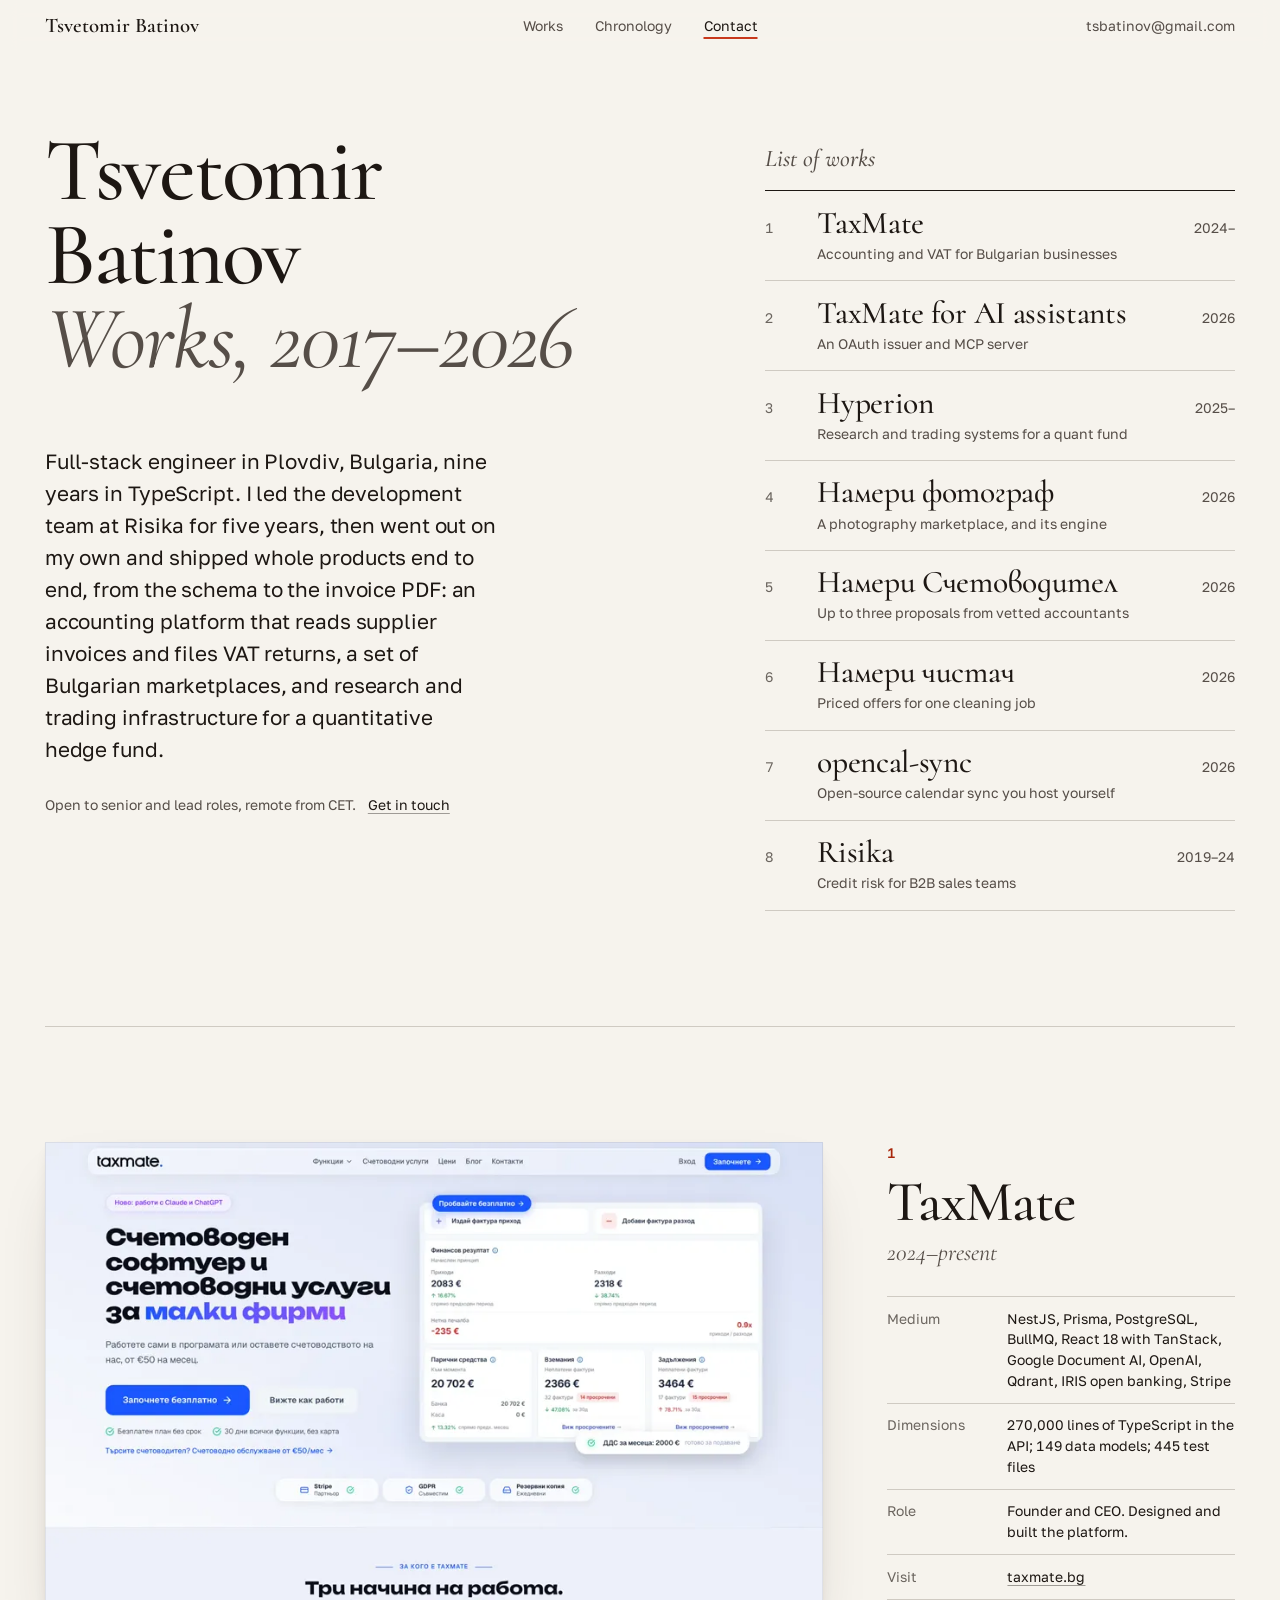
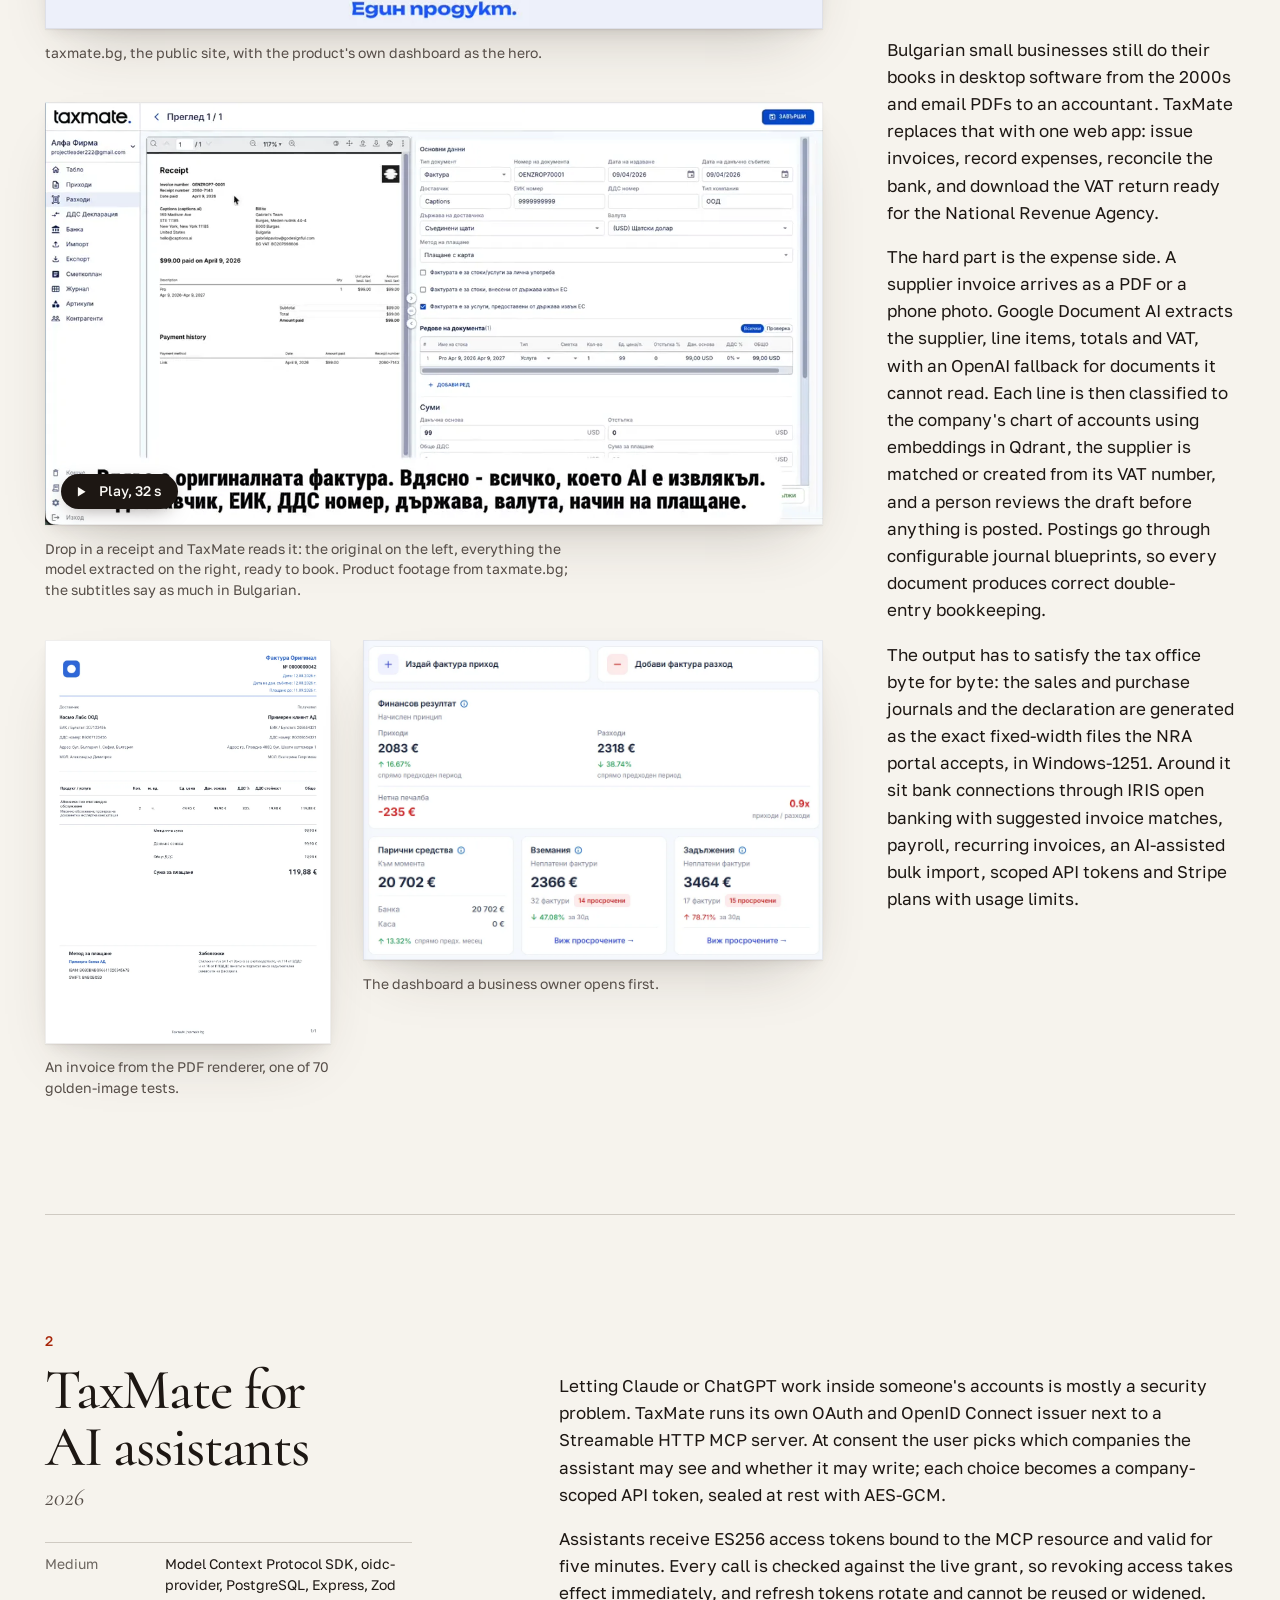
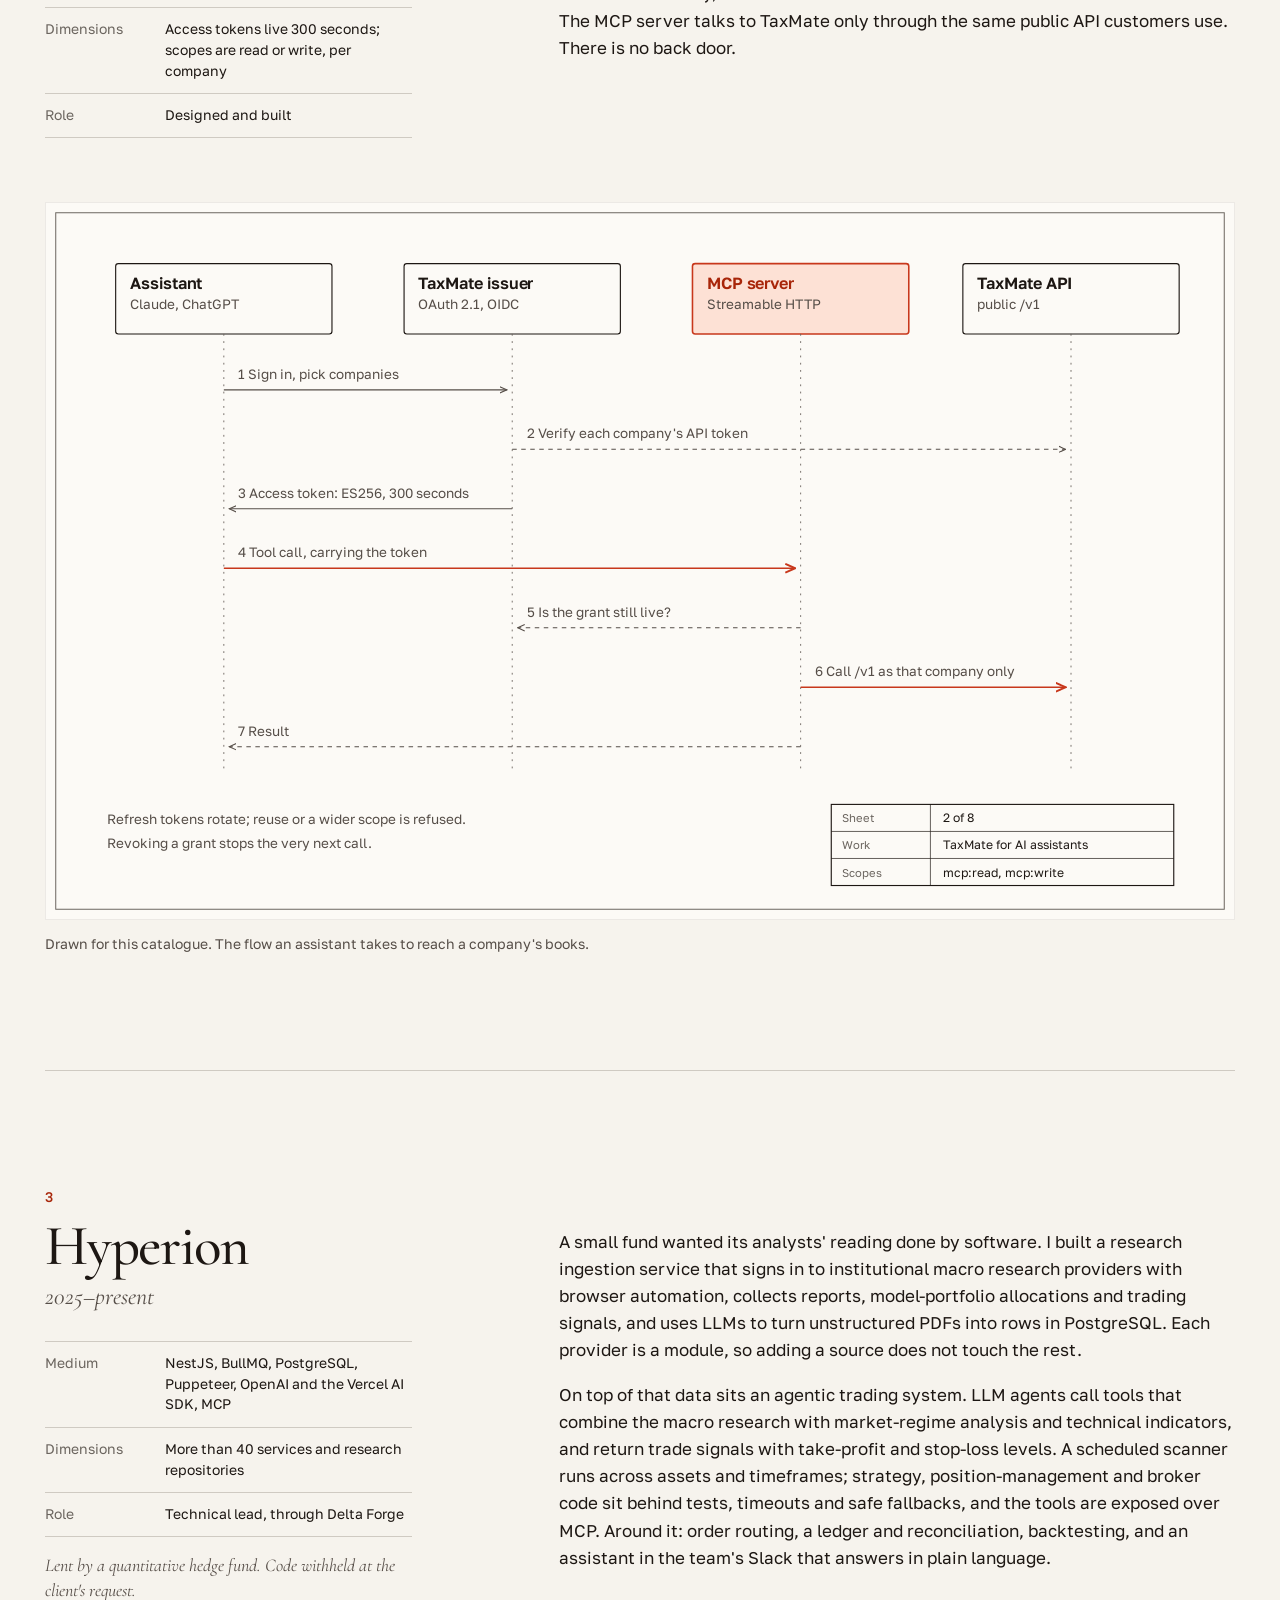
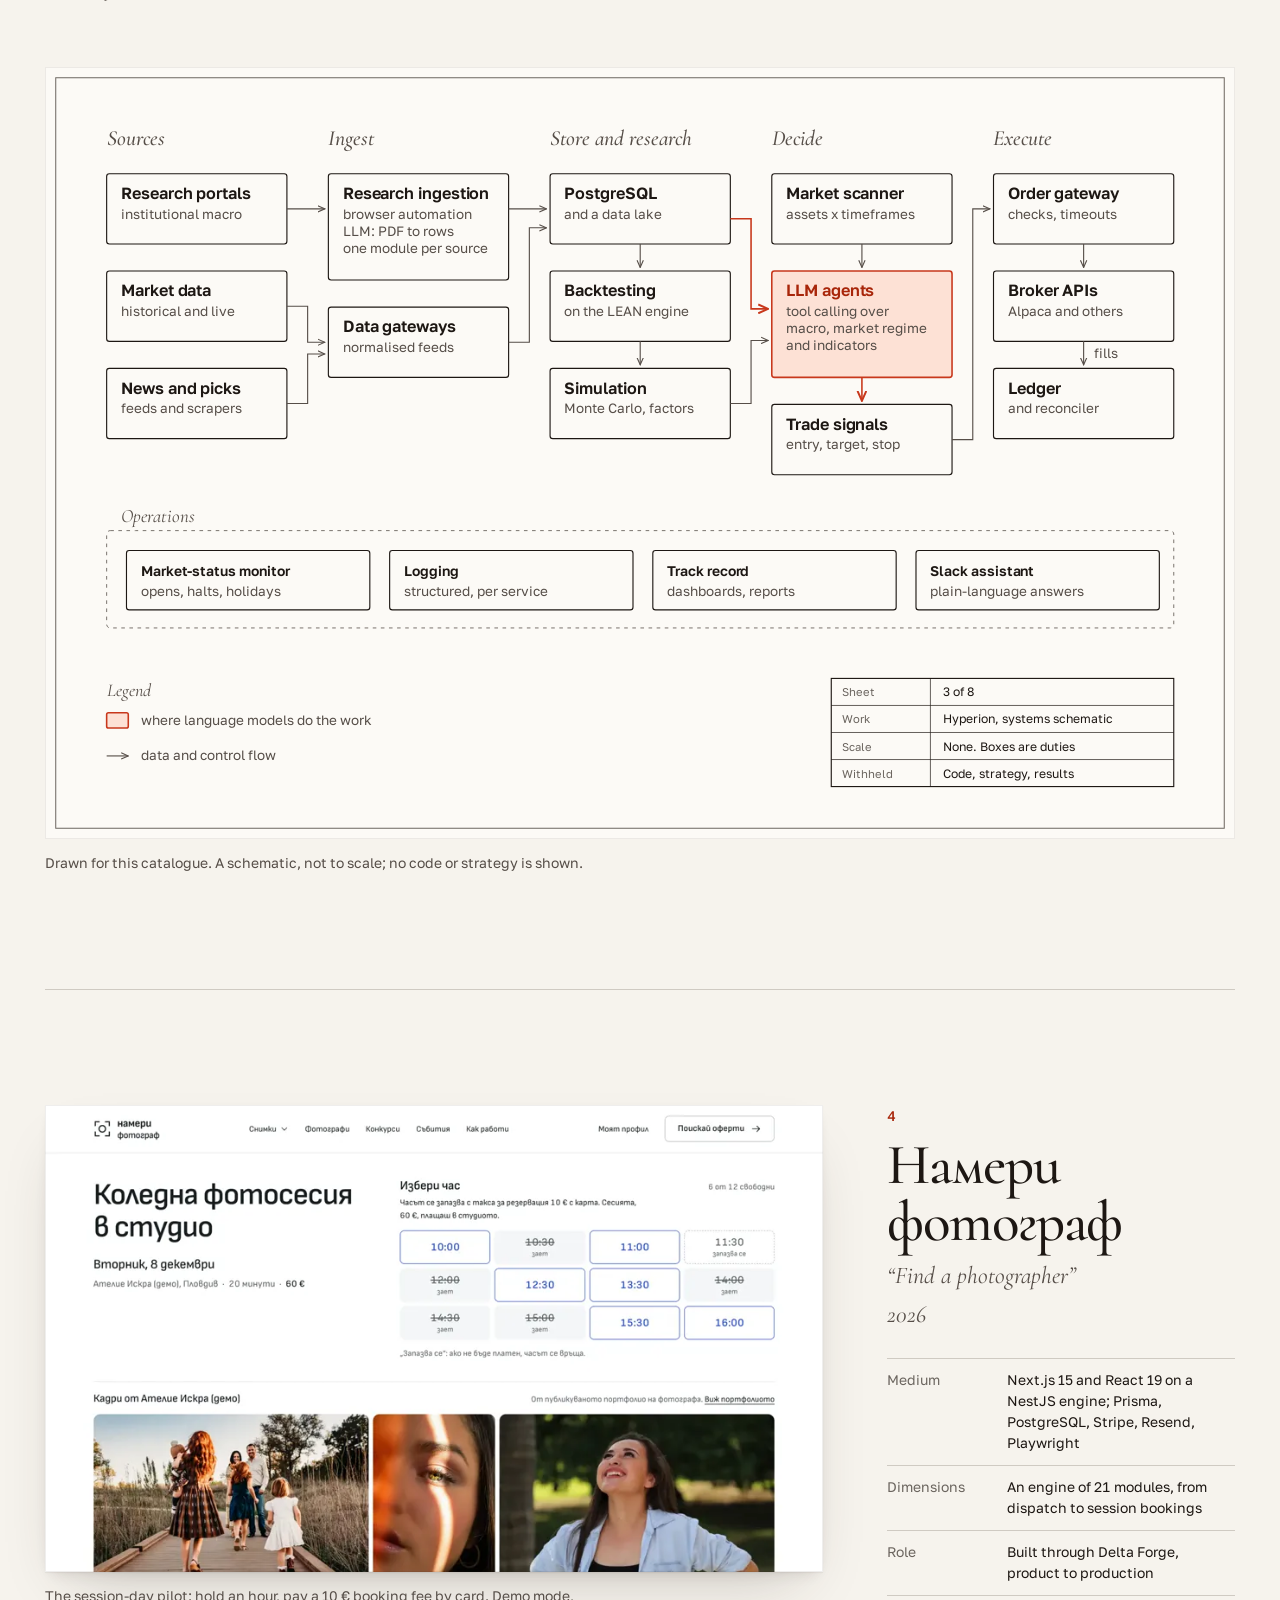
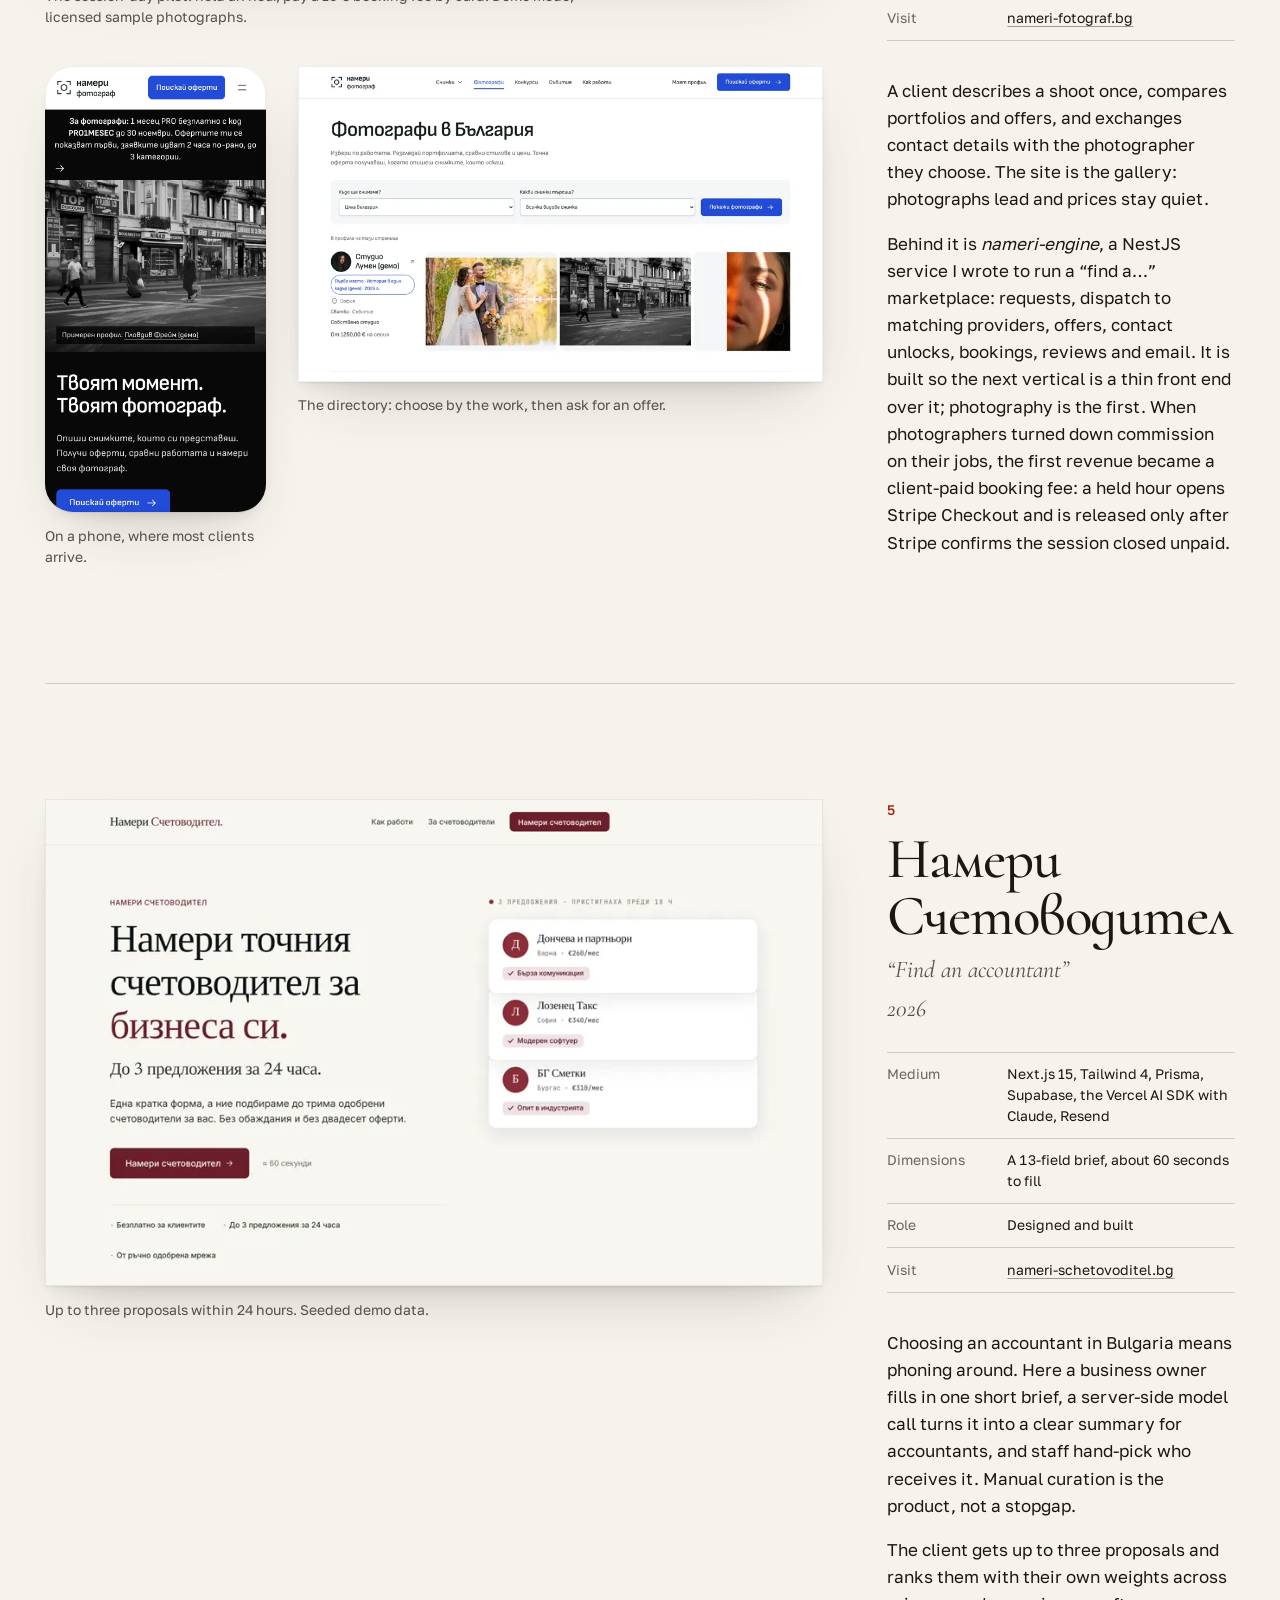
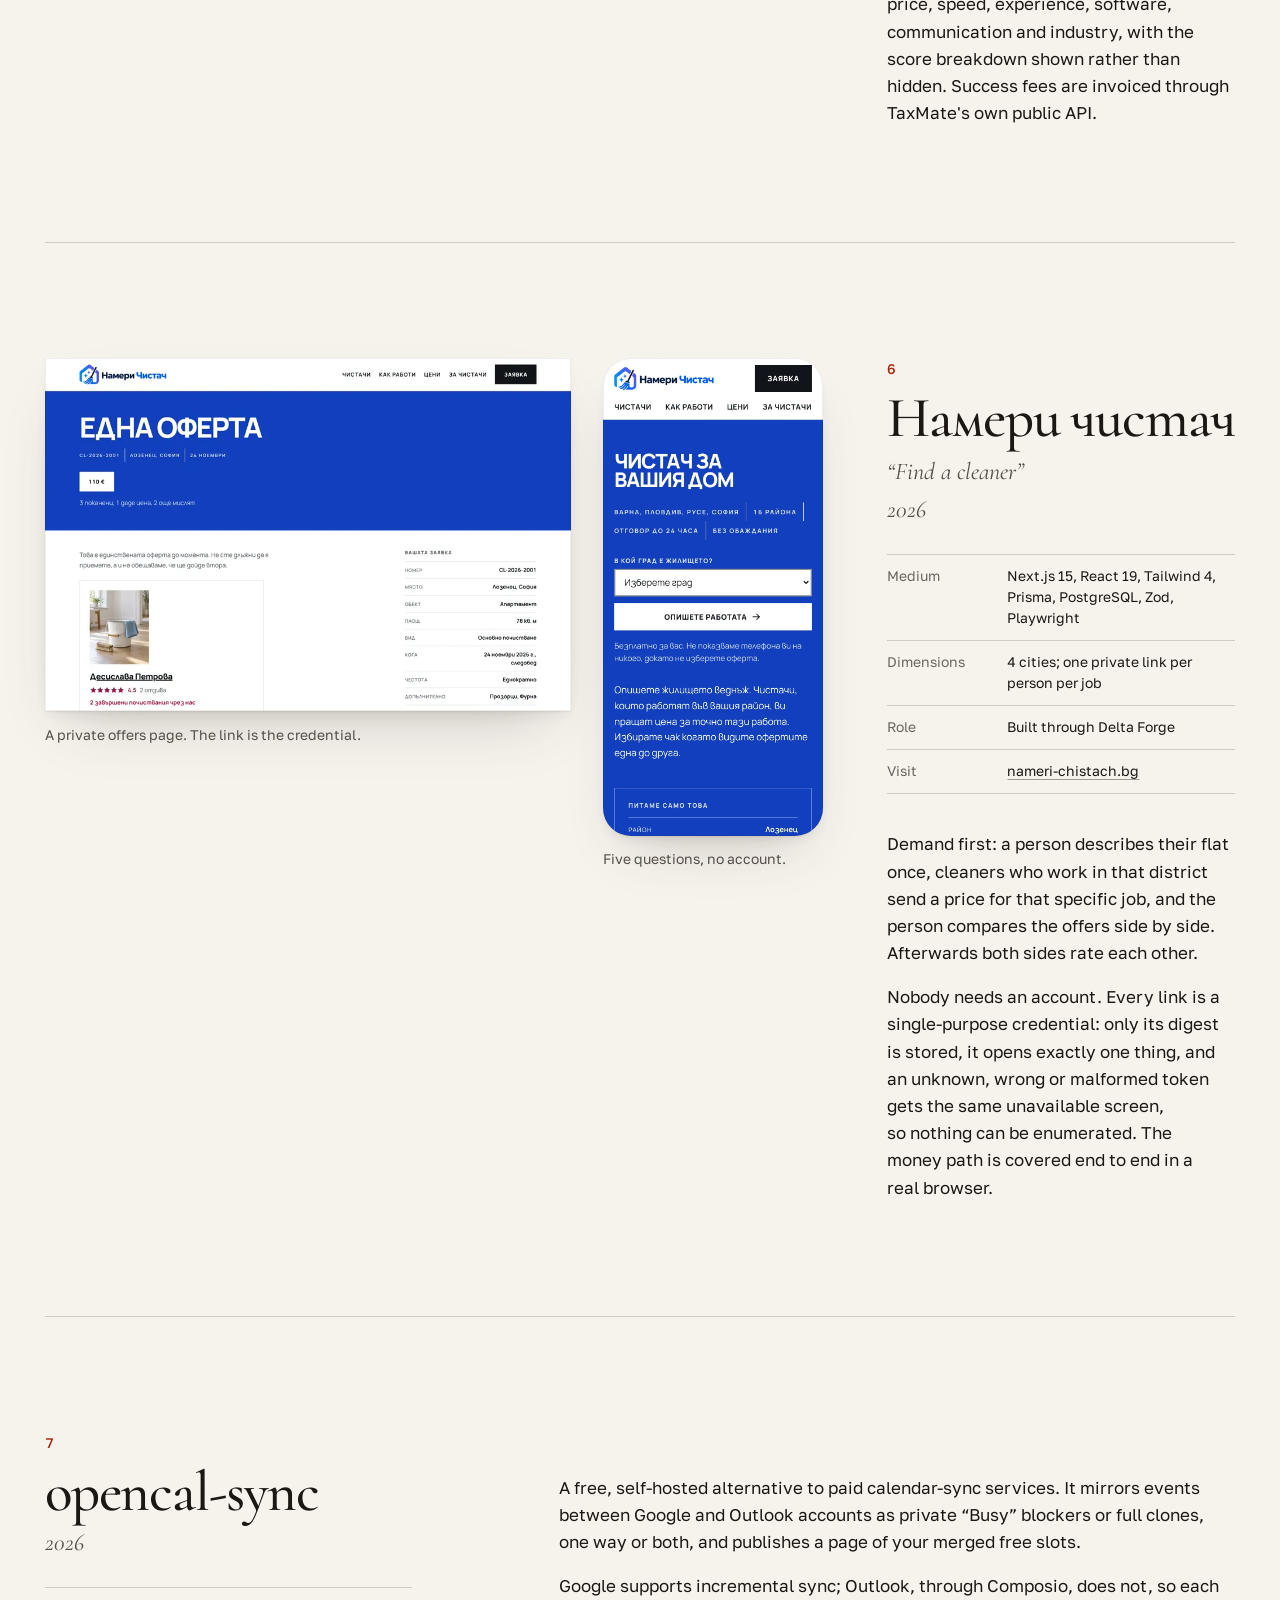
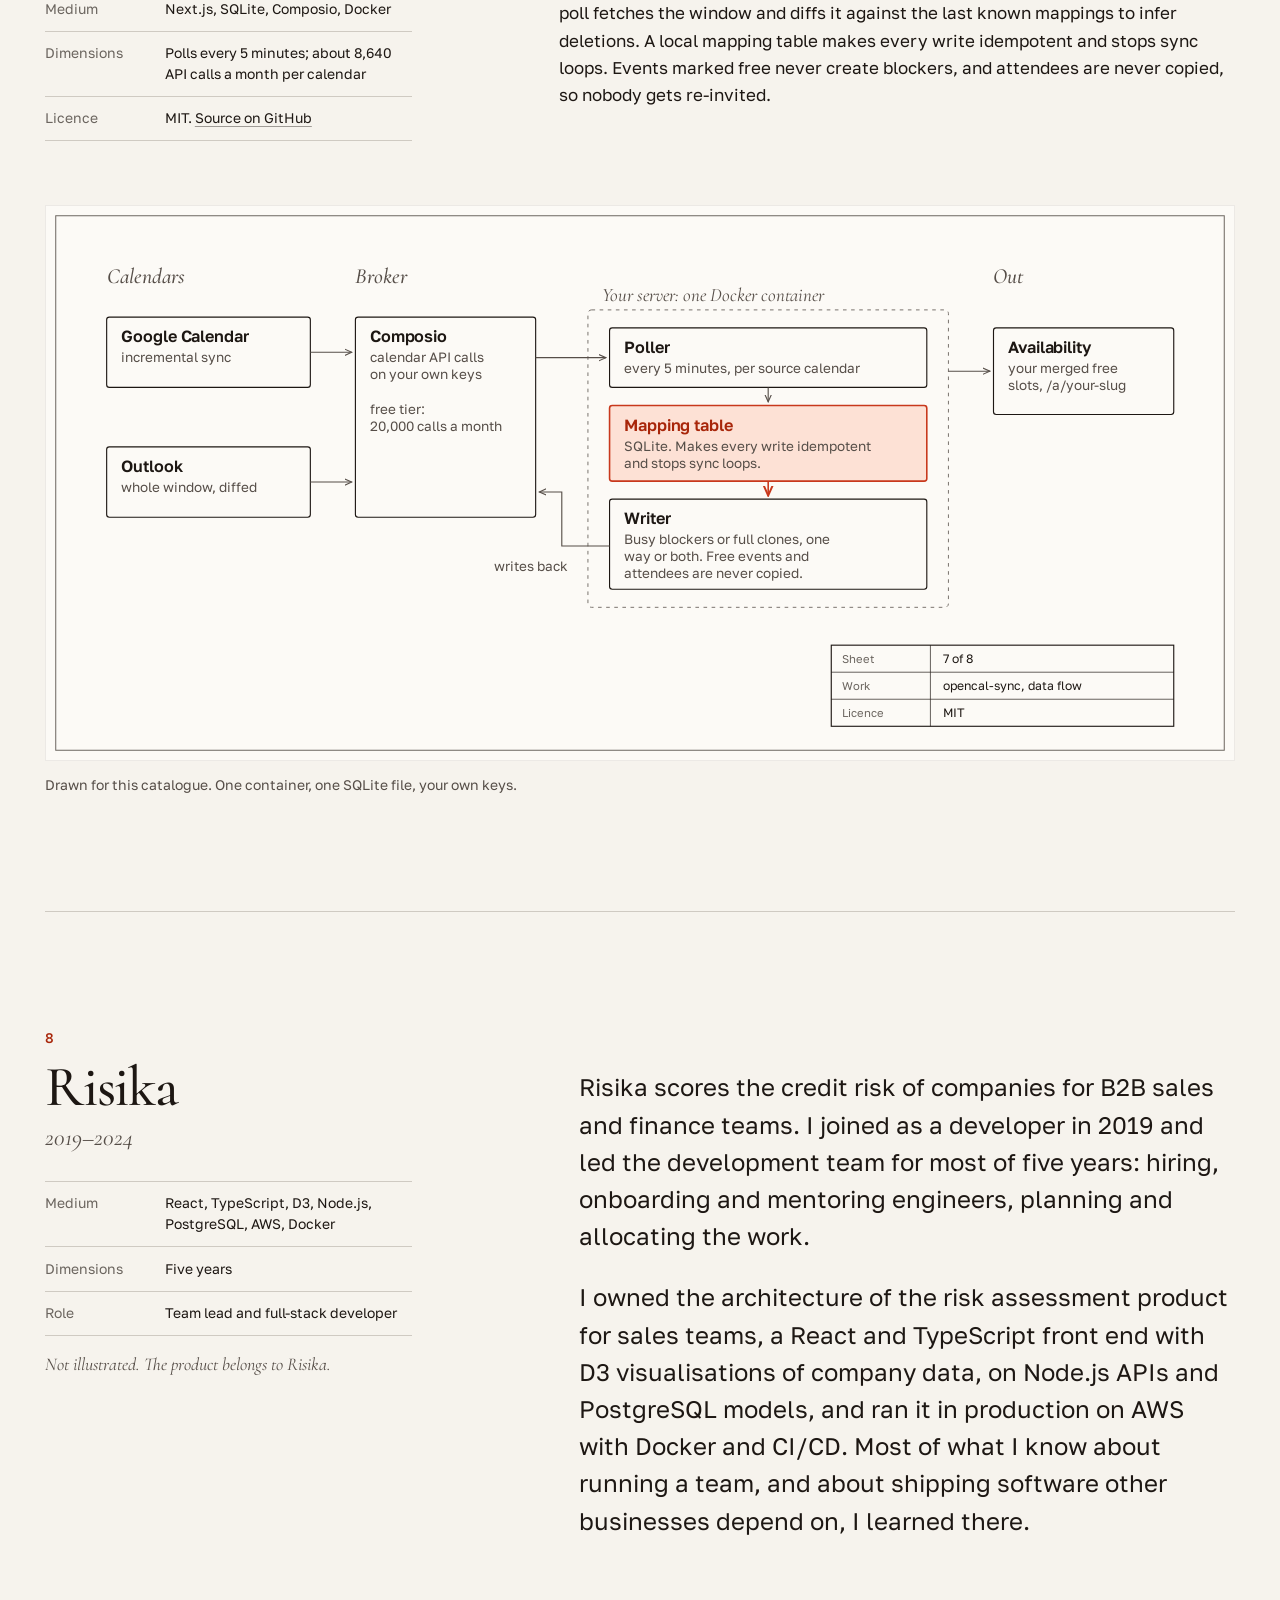
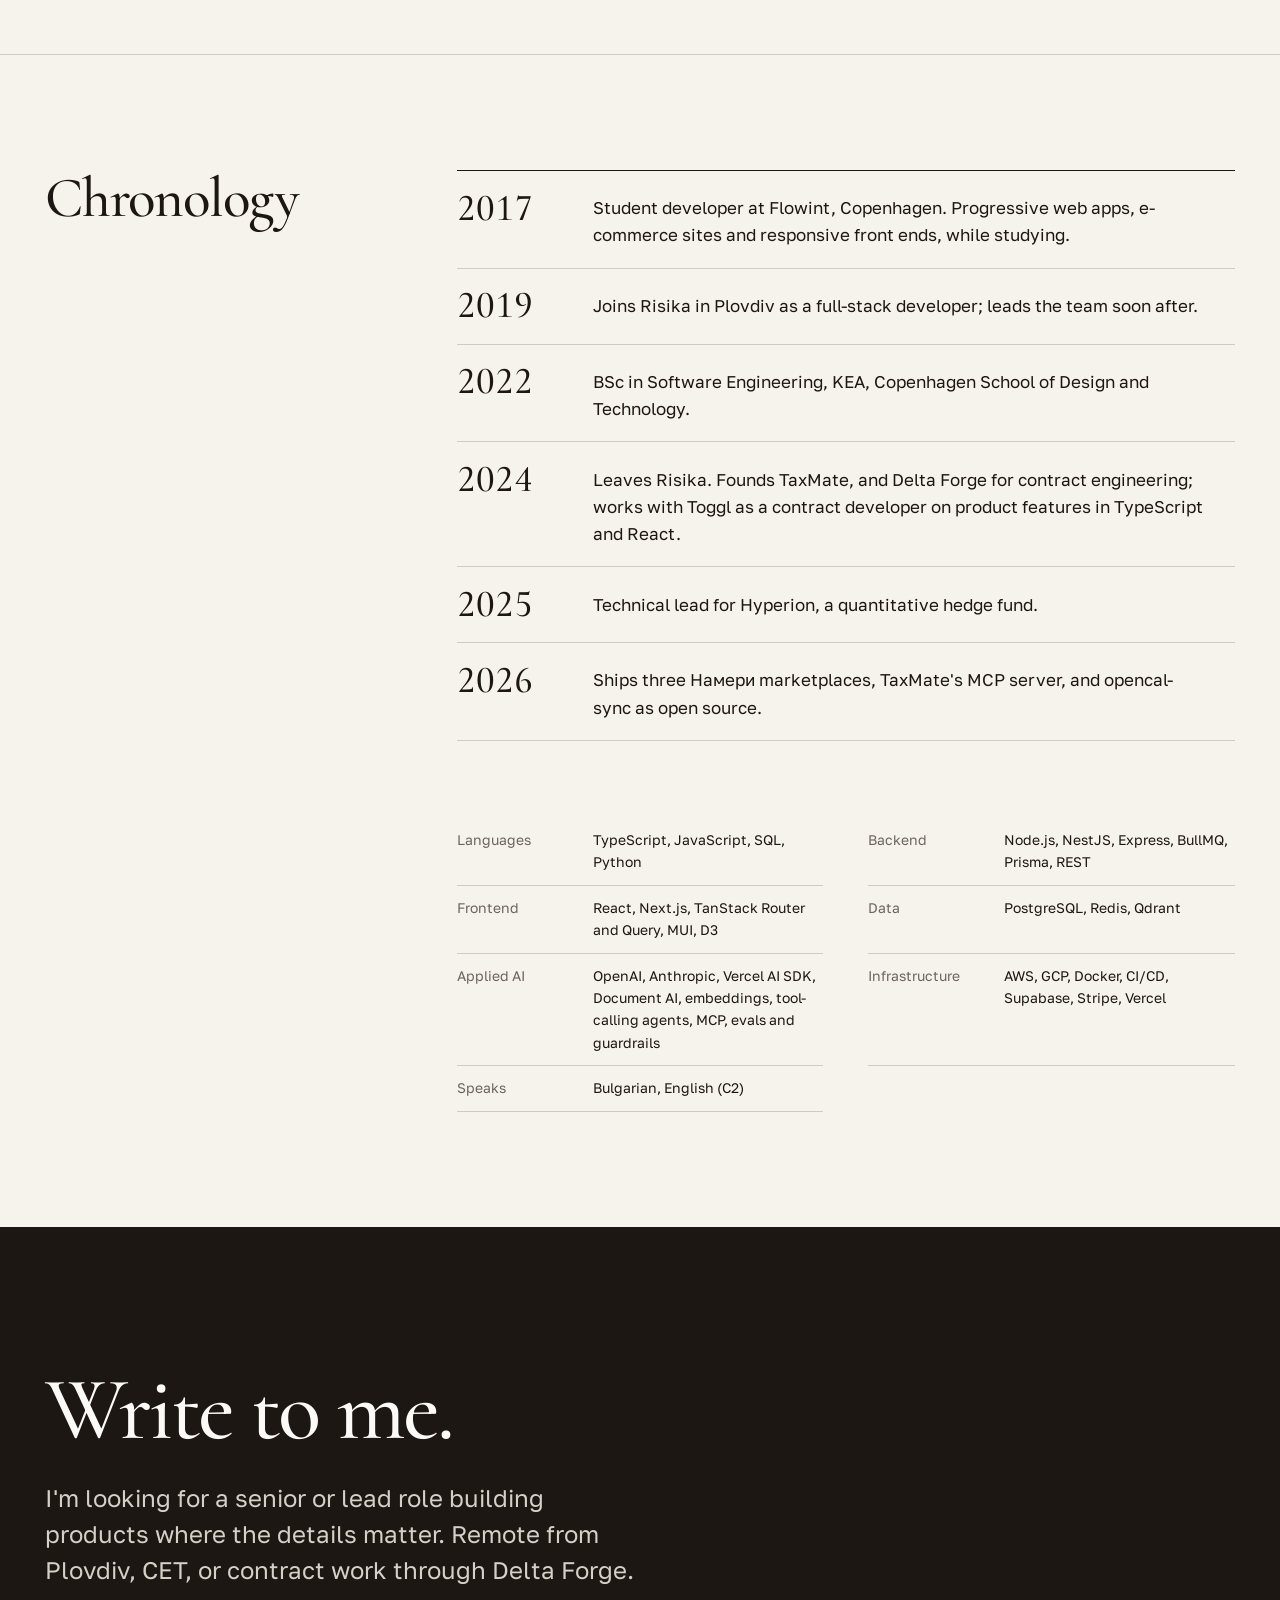
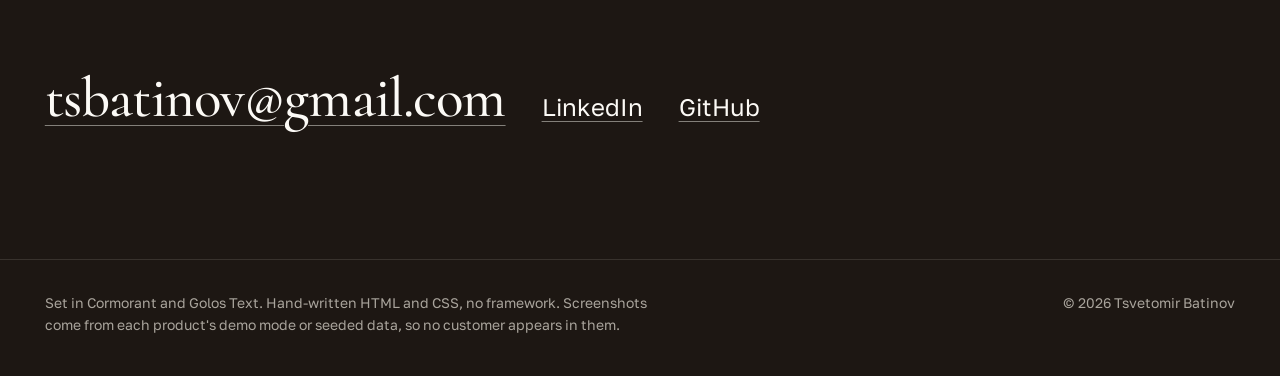
==== index.html @ bfa751a0 "Portfolio: exhibition catalogue for tsveto.com Static HTML/CSS/JS site describing TaxMate, TaxMate M" ====
<!doctype html>
<html lang="en">
<head>
<meta charset="utf-8">
<meta name="viewport" content="width=device-width, initial-scale=1">
<title>Tsvetomir Batinov · Works, 2017–2026</title>
<meta name="description" content="Tsvetomir (Tsveto) Batinov, full-stack and applied AI engineer in Plovdiv. TaxMate, Hyperion, the Намери marketplaces, opencal-sync and five years leading engineering at Risika.">
<meta name="theme-color" content="#f4f1ea">
<link rel="canonical" href="https://tsveto.com/">
<meta property="og:title" content="Tsvetomir Batinov · Works, 2017–2026">
<meta property="og:description" content="Nine years of shipping TypeScript systems end to end: an accounting platform that reads invoices and files VAT, marketplaces on a shared engine, and trading infrastructure for a hedge fund.">
<meta property="og:type" content="website">
<meta property="og:url" content="https://tsveto.com/">
<meta property="og:image" content="https://tsveto.com/assets/img/og.png">
<meta name="twitter:card" content="summary_large_image">
<link rel="icon" href="/assets/favicon.svg" type="image/svg+xml">
<link rel="preload" href="/assets/fonts/cormorant-latin-wght-normal.woff2" as="font" type="font/woff2" crossorigin>
<link rel="preload" href="/assets/fonts/golos-text-latin-wght-normal.woff2" as="font" type="font/woff2" crossorigin>
<link rel="stylesheet" href="/assets/styles.css">
<script type="application/ld+json">
{"@context":"https://schema.org","@type":"Person","name":"Tsvetomir Batinov","alternateName":"Tsveto","jobTitle":"Senior Full-Stack & Applied AI Engineer","address":{"@type":"PostalAddress","addressLocality":"Plovdiv","addressCountry":"BG"},"email":"mailto:tsbatinov@gmail.com","url":"https://tsveto.com/","sameAs":["https://www.linkedin.com/in/tsvetomirbatinov/","https://github.com/Sclipper"]}
</script>
</head>
<body>
<a class="skip" href="#works">Skip to the works</a>

<header class="masthead">
  <a class="masthead__name" href="#top">Tsvetomir Batinov</a>
  <nav class="masthead__nav" aria-label="Sections">
    <a href="#works">Works</a>
    <a href="#chronology">Chronology</a>
    <a href="#contact">Contact</a>
  </nav>
  <a class="masthead__mail" href="mailto:tsbatinov@gmail.com">tsbatinov@gmail.com</a>
</header>

<main id="top">

<!-- ============ COVER + LIST OF WORKS ============ -->
<section class="cover" aria-labelledby="cover-title">
  <div class="cover__title">
    <h1 id="cover-title">
      <span class="cover__name">Tsvetomir Batinov</span>
      <span class="cover__sub">Works, 2017–2026</span>
    </h1>
  </div>

  <div class="cover__wall">
    <p class="walltext walltext--lead">Full-stack engineer in Plovdiv, Bulgaria, nine years in TypeScript. I led the development team at Risika for five years, then went out on my own and shipped whole products end to end, from the schema to the invoice PDF: an accounting platform that reads supplier invoices and files VAT returns, a set of Bulgarian marketplaces, and research and trading infrastructure for a quantitative hedge fund.</p>
    <p class="cover__status">Open to senior and lead roles, remote from CET. <a href="#contact">Get in touch</a></p>
  </div>

  <div class="checklist" id="list">
    <h2 class="checklist__title">List of works</h2>
    <ol class="checklist__rows" role="list">
      <li><a class="row" href="#taxmate" data-preview="/assets/img/taxmate-dashboard.webp">
        <span class="row__no">1</span><span class="row__title">TaxMate</span><span class="row__gloss">Accounting and VAT for Bulgarian businesses</span><span class="row__year">2024–</span></a></li>
      <li><a class="row" href="#mcp" data-preview="/assets/img/preview-mcp.webp">
        <span class="row__no">2</span><span class="row__title">TaxMate for AI assistants</span><span class="row__gloss">An OAuth issuer and MCP server</span><span class="row__year">2026</span></a></li>
      <li><a class="row" href="#hyperion" data-preview="/assets/img/preview-hyperion.webp">
        <span class="row__no">3</span><span class="row__title">Hyperion</span><span class="row__gloss">Research and trading systems for a quant fund</span><span class="row__year">2025–</span></a></li>
      <li><a class="row" href="#fotograf" data-preview="/assets/img/fotograf-session.webp">
        <span class="row__no">4</span><span class="row__title" lang="bg">Намери фотограф</span><span class="row__gloss">A photography marketplace, and its engine</span><span class="row__year">2026</span></a></li>
      <li><a class="row" href="#schetovoditel" data-preview="/assets/img/schetovoditel.webp">
        <span class="row__no">5</span><span class="row__title" lang="bg">Намери Счетоводител</span><span class="row__gloss">Up to three proposals from vetted accountants</span><span class="row__year">2026</span></a></li>
      <li><a class="row" href="#chistach" data-preview="/assets/img/chistach.webp">
        <span class="row__no">6</span><span class="row__title" lang="bg">Намери чистач</span><span class="row__gloss">Priced offers for one cleaning job</span><span class="row__year">2026</span></a></li>
      <li><a class="row" href="#opencal" data-preview="/assets/img/preview-opencal.webp">
        <span class="row__no">7</span><span class="row__title">opencal-sync</span><span class="row__gloss">Open-source calendar sync you host yourself</span><span class="row__year">2026</span></a></li>
      <li><a class="row" href="#risika">
        <span class="row__no">8</span><span class="row__title">Risika</span><span class="row__gloss">Credit risk for B2B sales teams</span><span class="row__year">2019–24</span></a></li>
    </ol>
  </div>
  <figure class="preview" aria-hidden="true"><img alt="" src="[data-uri]" decoding="async"></figure>
</section>

<!-- ============ THE WORKS ============ -->
<div id="works" class="works">

<!-- 1 · TAXMATE -->
<article class="work" id="taxmate" aria-labelledby="w1">
  <div class="work__plates">
    <figure class="plate plate--hero">
      <img src="/assets/img/taxmate-site.webp" srcset="/assets/img/taxmate-site-900.webp 900w, /assets/img/taxmate-site.webp 1800w" sizes="(min-width: 1100px) 60vw, 100vw" width="1800" height="1125" loading="lazy" decoding="async"
           alt="The taxmate.bg homepage: a heading offering accounting software and services for small firms, beside a live dashboard with income, expenses, net result, cash, receivables and payables.">
      <figcaption>taxmate.bg, the public site, with the product's own dashboard as the hero.</figcaption>
    </figure>
    <figure class="plate plate--film">
        <div class="film">
          <video src="/assets/img/taxmate-ocr.mp4" poster="/assets/img/taxmate-ocr-poster.webp" muted playsinline loop controls preload="none" width="1200" height="652"
                 aria-label="Screen recording: a supplier receipt is dropped into TaxMate, parsed, and appears as a booked expense invoice."></video>
          <button class="film__play" type="button" aria-label="Play the screen recording"><svg viewBox="0 0 24 24" aria-hidden="true"><path d="M8 5.5v13l10.5-6.5z"/></svg><span>Play, 32 s</span></button>
        </div>
        <figcaption>Drop in a receipt and TaxMate reads it: the original on the left, everything the model extracted on the right, ready to book. Product footage from taxmate.bg; the subtitles say as much in Bulgarian.</figcaption>
      </figure>
    <div class="plate-pair plate-pair--paper">
      <figure class="plate plate--paper">
        <img src="/assets/img/taxmate-invoice.webp" width="893" height="1263" loading="lazy" decoding="async"
             alt="An invoice PDF generated by TaxMate, with supplier and recipient details, a line-item table with VAT, and the amount due, 119.88 euros.">
        <figcaption>An invoice from the PDF renderer, one of 70 golden-image tests.</figcaption>
      </figure>
      <figure class="plate">
        <img src="/assets/img/taxmate-dashboard.webp" width="1060" height="738" loading="lazy" decoding="async"
             alt="The TaxMate dashboard: income and expenses with change against the previous period, net result, cash in bank and till, and unpaid receivables and payables with overdue counts.">
        <figcaption>The dashboard a business owner opens first.</figcaption>
      </figure>
    </div>
  </div>

  <aside class="label">
    <p class="label__no">1</p>
    <h2 class="label__title" id="w1">TaxMate</h2>
    <p class="label__date">2024–present</p>
    <dl class="label__meta">
      <div><dt>Medium</dt><dd>NestJS, Prisma, PostgreSQL, BullMQ, React 18 with TanStack, Google Document AI, OpenAI, Qdrant, IRIS open banking, Stripe</dd></div>
      <div><dt>Dimensions</dt><dd><span class="num">270,000</span> lines of TypeScript in the API; <span class="num">149</span> data models; <span class="num">445</span> test files</dd></div>
      <div><dt>Role</dt><dd>Founder and CEO. Designed and built the platform.</dd></div>
      <div><dt>Visit</dt><dd><a href="https://taxmate.bg">taxmate.bg</a></dd></div>
    </dl>
  </aside>

  <div class="walltext work__text">
    <p>Bulgarian small businesses still do their books in desktop software from the 2000s and email PDFs to an accountant. TaxMate replaces that with one web app: issue invoices, record expenses, reconcile the bank, and download the VAT return ready for the National Revenue Agency.</p>
    <p>The hard part is the expense side. A supplier invoice arrives as a PDF or a phone photo. Google Document AI extracts the supplier, line items, totals and VAT, with an OpenAI fallback for documents it cannot read. Each line is then classified to the company's chart of accounts using embeddings in Qdrant, the supplier is matched or created from its VAT number, and a person reviews the draft before anything is posted. Postings go through configurable journal blueprints, so every document produces correct double-entry bookkeeping.</p>
    <p>The output has to satisfy the tax office byte for byte: the sales and purchase journals and the declaration are generated as the exact fixed-width files the NRA portal accepts, in Windows-1251. Around it sit bank connections through IRIS open banking with suggested invoice matches, payroll, recurring invoices, an AI-assisted bulk import, scoped API tokens and Stripe plans with usage limits.</p>
  </div>
</article>

<!-- 2 · MCP -->
<article class="work work--drawing" id="mcp" aria-labelledby="w2">
  <aside class="label">
    <p class="label__no">2</p>
    <h2 class="label__title" id="w2">TaxMate for AI assistants</h2>
    <p class="label__date">2026</p>
    <dl class="label__meta">
      <div><dt>Medium</dt><dd>Model Context Protocol SDK, oidc-provider, PostgreSQL, Express, Zod</dd></div>
      <div><dt>Dimensions</dt><dd>Access tokens live <span class="num">300</span> seconds; scopes are read or write, per company</dd></div>
      <div><dt>Role</dt><dd>Designed and built</dd></div>
    </dl>
  </aside>
  <div class="walltext work__text">
    <p>Letting Claude or ChatGPT work inside someone's accounts is mostly a security problem. TaxMate runs its own OAuth and OpenID Connect issuer next to a Streamable HTTP MCP server. At consent the user picks which companies the assistant may see and whether it may write; each choice becomes a company-scoped API token, sealed at rest with AES-GCM.</p>
    <p>Assistants receive ES256 access tokens bound to the MCP resource and valid for five minutes. Every call is checked against the live grant, so revoking access takes effect immediately, and refresh tokens rotate and cannot be reused or widened. The MCP server talks to TaxMate only through the same public API customers use. There is no back door.</p>
  </div>
<div class="work__plates">
    <figure class="plate plate--drawing">
      <div class="dg-scroll" tabindex="0" role="group" aria-label="Drawing, scrolls sideways on small screens"><svg class="dg" id="dg-mcp" viewBox="0 0 1264 740" role="img" aria-label="Schematic: Claude or ChatGPT connects to TaxMate&#x27;s OAuth issuer, where the user consents per company; the issuer hands out short-lived access tokens; the MCP server uses each company&#x27;s scoped API token to call TaxMate&#x27;s public API."><defs><marker id="h-mcp" viewBox="0 0 10 10" refX="9" refY="5" markerWidth="7" markerHeight="7" orient="auto-start-reverse"><path d="M0,1 L9,5 L0,9" class="hd"/></marker><marker id="ha-mcp" viewBox="0 0 10 10" refX="9" refY="5" markerWidth="7" markerHeight="7" orient="auto-start-reverse"><path d="M0,1 L9,5 L0,9" class="hd hd--accent"/></marker></defs><g class="n "><rect x="50" y="40" width="240" height="78" rx="3"/><text class="t" x="66" y="68">Assistant</text><text class="s" x="66" y="90">Claude, ChatGPT</text></g><line class="life" x1="170" y1="118" x2="170" y2="606"/><g class="n "><rect x="370" y="40" width="240" height="78" rx="3"/><text class="t" x="386" y="68">TaxMate issuer</text><text class="s" x="386" y="90">OAuth 2.1, OIDC</text></g><line class="life" x1="490" y1="118" x2="490" y2="606"/><g class="n n--accent "><rect x="690" y="40" width="240" height="78" rx="3"/><text class="t" x="706" y="68">MCP server</text><text class="s" x="706" y="90">Streamable HTTP</text></g><line class="life" x1="810" y1="118" x2="810" y2="606"/><g class="n "><rect x="990" y="40" width="240" height="78" rx="3"/><text class="t" x="1006" y="68">TaxMate API</text><text class="s" x="1006" y="90">public /v1</text></g><line class="life" x1="1110" y1="118" x2="1110" y2="606"/><path class="a" d="M170,180 L484,180" marker-end="url(#h-mcp)"/><text class="al" x="186" y="168">1  Sign in, pick companies</text><path class="a a--dash" d="M490,246 L1104,246" marker-end="url(#h-mcp)"/><text class="al" x="506" y="234">2  Verify each company's API token</text><path class="a" d="M490,312 L176,312" marker-end="url(#h-mcp)"/><text class="al" x="186" y="300">3  Access token: ES256, 300 seconds</text><path class="a a--accent" d="M170,378 L804,378" marker-end="url(#ha-mcp)"/><text class="al" x="186" y="366">4  Tool call, carrying the token</text><path class="a a--dash" d="M810,444 L496,444" marker-end="url(#h-mcp)"/><text class="al" x="506" y="432">5  Is the grant still live?</text><path class="a a--accent" d="M810,510 L1104,510" marker-end="url(#ha-mcp)"/><text class="al" x="826" y="498">6  Call /v1 as that company only</text><path class="a a--dash" d="M810,576 L176,576" marker-end="url(#h-mcp)"/><text class="al" x="186" y="564">7  Result</text><g class="tb"><rect x="844" y="640" width="380" height="90"/><line x1="954" y1="640" x2="954" y2="670"/><text class="tbk" x="856" y="660">Sheet</text><text class="tbv" x="968" y="660">2 of 8</text><line x1="844" y1="670" x2="1224" y2="670"/><line x1="954" y1="670" x2="954" y2="700"/><text class="tbk" x="856" y="690">Work</text><text class="tbv" x="968" y="690">TaxMate for AI assistants</text><line x1="844" y1="700" x2="1224" y2="700"/><line x1="954" y1="700" x2="954" y2="730"/><text class="tbk" x="856" y="720">Scopes</text><text class="tbv" x="968" y="720">mcp:read, mcp:write</text></g><text class="s" x="40" y="662">Refresh tokens rotate; reuse or a wider scope is refused.</text><text class="s" x="40" y="688">Revoking a grant stops the very next call.</text></svg></div>
      <figcaption>Drawn for this catalogue. The flow an assistant takes to reach a company's books.</figcaption>
    </figure>
  </div>
  </article>

<!-- 3 · HYPERION -->
<article class="work work--drawing" id="hyperion" aria-labelledby="w3">
  <aside class="label">
    <p class="label__no">3</p>
    <h2 class="label__title" id="w3">Hyperion</h2>
    <p class="label__date">2025–present</p>
    <dl class="label__meta">
      <div><dt>Medium</dt><dd>NestJS, BullMQ, PostgreSQL, Puppeteer, OpenAI and the Vercel AI SDK, MCP</dd></div>
      <div><dt>Dimensions</dt><dd>More than <span class="num">40</span> services and research repositories</dd></div>
      <div><dt>Role</dt><dd>Technical lead, through Delta Forge</dd></div>
    </dl>
    <p class="label__credit">Lent by a quantitative hedge fund. Code withheld at the client's request.</p>
  </aside>
  <div class="walltext work__text">
    <p>A small fund wanted its analysts' reading done by software. I built a research ingestion service that signs in to institutional macro research providers with browser automation, collects reports, model-portfolio allocations and trading signals, and uses LLMs to turn unstructured PDFs into rows in PostgreSQL. Each provider is a module, so adding a source does not touch the rest.</p>
    <p>On top of that data sits an agentic trading system. LLM agents call tools that combine the macro research with market-regime analysis and technical indicators, and return trade signals with take-profit and stop-loss levels. A scheduled scanner runs across assets and timeframes; strategy, position-management and broker code sit behind tests, timeouts and safe fallbacks, and the tools are exposed over MCP. Around it: order routing, a ledger and reconciliation, backtesting, and an assistant in the team's Slack that answers in plain language.</p>
  </div>
<div class="work__plates">
    <figure class="plate plate--drawing">
      <div class="dg-scroll" tabindex="0" role="group" aria-label="Drawing, scrolls sideways on small screens"><svg class="dg" id="dg-hyperion" viewBox="0 0 1264 800" role="img" aria-label="Schematic of the fund&#x27;s systems, left to right: research portals, market data and news feeds flow into ingestion services and a data store; research tools for backtesting and simulation; LLM agents that produce trade signals; an order gateway to broker APIs, with an order ledger and a reconciler. An operations band below covers monitoring, logging and a Slack assistant."><defs><marker id="h-hyperion" viewBox="0 0 10 10" refX="9" refY="5" markerWidth="7" markerHeight="7" orient="auto-start-reverse"><path d="M0,1 L9,5 L0,9" class="hd"/></marker><marker id="ha-hyperion" viewBox="0 0 10 10" refX="9" refY="5" markerWidth="7" markerHeight="7" orient="auto-start-reverse"><path d="M0,1 L9,5 L0,9" class="hd hd--accent"/></marker></defs><text class="col" x="40" y="58">Sources</text><text class="col" x="286" y="58">Ingest</text><text class="col" x="532" y="58">Store and research</text><text class="col" x="778" y="58">Decide</text><text class="col" x="1024" y="58">Execute</text><g class="n "><rect x="40" y="90" width="200" height="78" rx="3"/><text class="t" x="56" y="118">Research portals</text><text class="s" x="56" y="140">institutional macro</text></g><g class="n "><rect x="40" y="198" width="200" height="78" rx="3"/><text class="t" x="56" y="226">Market data</text><text class="s" x="56" y="248">historical and live</text></g><g class="n "><rect x="40" y="306" width="200" height="78" rx="3"/><text class="t" x="56" y="334">News and picks</text><text class="s" x="56" y="356">feeds and scrapers</text></g><g class="n "><rect x="286" y="90" width="200" height="118" rx="3"/><text class="t" x="302" y="118">Research ingestion</text><text class="s" x="302" y="140">browser automation</text><text class="s" x="302" y="159">LLM: PDF to rows</text><text class="s" x="302" y="178">one module per source</text></g><g class="n "><rect x="286" y="238" width="200" height="78" rx="3"/><text class="t" x="302" y="266">Data gateways</text><text class="s" x="302" y="288">normalised feeds</text></g><g class="n "><rect x="532" y="90" width="200" height="78" rx="3"/><text class="t" x="548" y="118">PostgreSQL</text><text class="s" x="548" y="140">and a data lake</text></g><g class="n "><rect x="532" y="198" width="200" height="78" rx="3"/><text class="t" x="548" y="226">Backtesting</text><text class="s" x="548" y="248">on the LEAN engine</text></g><g class="n "><rect x="532" y="306" width="200" height="78" rx="3"/><text class="t" x="548" y="334">Simulation</text><text class="s" x="548" y="356">Monte Carlo, factors</text></g><g class="n "><rect x="778" y="90" width="200" height="78" rx="3"/><text class="t" x="794" y="118">Market scanner</text><text class="s" x="794" y="140">assets x timeframes</text></g><g class="n n--accent "><rect x="778" y="198" width="200" height="118" rx="3"/><text class="t" x="794" y="226">LLM agents</text><text class="s" x="794" y="248">tool calling over</text><text class="s" x="794" y="267">macro, market regime</text><text class="s" x="794" y="286">and indicators</text></g><g class="n "><rect x="778" y="346" width="200" height="78" rx="3"/><text class="t" x="794" y="374">Trade signals</text><text class="s" x="794" y="396">entry, target, stop</text></g><g class="n "><rect x="1024" y="90" width="200" height="78" rx="3"/><text class="t" x="1040" y="118">Order gateway</text><text class="s" x="1040" y="140">checks, timeouts</text></g><g class="n "><rect x="1024" y="198" width="200" height="78" rx="3"/><text class="t" x="1040" y="226">Broker APIs</text><text class="s" x="1040" y="248">Alpaca and others</text></g><g class="n "><rect x="1024" y="306" width="200" height="78" rx="3"/><text class="t" x="1040" y="334">Ledger</text><text class="s" x="1040" y="356">and reconciler</text></g><path class="a" d="M240,129 L282,129" marker-end="url(#h-hyperion)"/><path class="a" d="M240,237 L263,237 L263,277 L282,277" marker-end="url(#h-hyperion)"/><path class="a" d="M240,345 L263,345 L263,290 L282,290" marker-end="url(#h-hyperion)"/><path class="a" d="M486,129 L528,129" marker-end="url(#h-hyperion)"/><path class="a" d="M486,277 L509,277 L509,150 L528,150" marker-end="url(#h-hyperion)"/><path class="a" d="M632.0,168 L632.0,194" marker-end="url(#h-hyperion)"/><path class="a" d="M632.0,276 L632.0,302" marker-end="url(#h-hyperion)"/><path class="a a--accent" d="M732,140 L755,140 L755,240 L774,240" marker-end="url(#ha-hyperion)"/><path class="a" d="M732,345 L755,345 L755,275 L774,275" marker-end="url(#h-hyperion)"/><path class="a" d="M878.0,168 L878.0,194" marker-end="url(#h-hyperion)"/><path class="a a--accent" d="M878.0,316 L878.0,342" marker-end="url(#ha-hyperion)"/><path class="a" d="M978,385 L1001,385 L1001,129 L1020,129" marker-end="url(#h-hyperion)"/><path class="a" d="M1124.0,168 L1124.0,194" marker-end="url(#h-hyperion)"/><path class="a" d="M1124.0,276 L1124.0,302" marker-end="url(#h-hyperion)"/><text class="al" x="1136.0" y="294">fills</text><g class="z"><rect x="40" y="486" width="1184" height="108" rx="4"/><text class="zl" x="56" y="476">Operations</text></g><g class="n n--small"><rect x="62" y="508" width="270" height="66" rx="3"/><text class="t" x="78" y="536">Market-status monitor</text><text class="s" x="78" y="558">opens, halts, holidays</text></g><g class="n n--small"><rect x="354" y="508" width="270" height="66" rx="3"/><text class="t" x="370" y="536">Logging</text><text class="s" x="370" y="558">structured, per service</text></g><g class="n n--small"><rect x="646" y="508" width="270" height="66" rx="3"/><text class="t" x="662" y="536">Track record</text><text class="s" x="662" y="558">dashboards, reports</text></g><g class="n n--small"><rect x="938" y="508" width="270" height="66" rx="3"/><text class="t" x="954" y="536">Slack assistant</text><text class="s" x="954" y="558">plain-language answers</text></g><g class="tb"><rect x="844" y="650" width="380" height="120"/><line x1="954" y1="650" x2="954" y2="680"/><text class="tbk" x="856" y="670">Sheet</text><text class="tbv" x="968" y="670">3 of 8</text><line x1="844" y1="680" x2="1224" y2="680"/><line x1="954" y1="680" x2="954" y2="710"/><text class="tbk" x="856" y="700">Work</text><text class="tbv" x="968" y="700">Hyperion, systems schematic</text><line x1="844" y1="710" x2="1224" y2="710"/><line x1="954" y1="710" x2="954" y2="740"/><text class="tbk" x="856" y="730">Scale</text><text class="tbv" x="968" y="730">None. Boxes are duties</text><line x1="844" y1="740" x2="1224" y2="740"/><line x1="954" y1="740" x2="954" y2="770"/><text class="tbk" x="856" y="760">Withheld</text><text class="tbv" x="968" y="760">Code, strategy, results</text></g><text class="lg" x="40" y="670">Legend</text><rect class="n--accent lgbox" x="40" y="688" width="24" height="17" rx="2"/><text class="s" x="78" y="702">where language models do the work</text><path class="a" d="M40,736 L64,736" marker-end="url(#h-hyperion)"/><text class="s" x="78" y="741">data and control flow</text></svg></div>
      <figcaption>Drawn for this catalogue. A schematic, not to scale; no code or strategy is shown.</figcaption>
    </figure>
  </div>
  </article>

<!-- 4 · НАМЕРИ ФОТОГРАФ -->
<article class="work" id="fotograf" aria-labelledby="w4">
  <div class="work__plates">
    <figure class="plate plate--hero">
      <img src="/assets/img/fotograf-session.webp" srcset="/assets/img/fotograf-session-900.webp 900w, /assets/img/fotograf-session.webp 1800w" sizes="(min-width: 1100px) 60vw, 100vw" width="1800" height="1080" loading="lazy" decoding="async"
           alt="Намери фотограф's studio session day page: twelve half-hour slots, some taken and one being held, next to frames from the photographer's portfolio.">
      <figcaption>The session-day pilot: hold an hour, pay a 10 € booking fee by card. Demo mode, licensed sample photographs.</figcaption>
    </figure>
    <div class="plate-pair plate-pair--phone">
      <figure class="plate plate--phone">
        <img src="/assets/img/fotograf-mobile.webp" width="780" height="1576" loading="lazy" decoding="async"
             alt="The Намери фотограф homepage on a phone: a black and white street photograph under the heading 'Your moment. Your photographer.'">
        <figcaption>On a phone, where most clients arrive.</figcaption>
      </figure>
      <figure class="plate">
        <img src="/assets/img/fotograf-directory.webp" srcset="/assets/img/fotograf-directory-900.webp 900w, /assets/img/fotograf-directory.webp 1800w" sizes="(min-width: 1100px) 60vw, 100vw" width="1800" height="1080" loading="lazy" decoding="async"
             alt="The Намери фотограф directory: filters for place and type of shoot, and a photographer's profile row with a contest badge, city, specialities, starting price and three portfolio photographs.">
        <figcaption>The directory: choose by the work, then ask for an offer.</figcaption>
      </figure>
    </div>
  </div>
  <aside class="label">
    <p class="label__no">4</p>
    <h2 class="label__title" id="w4"><span lang="bg">Намери фотограф</span></h2>
    <p class="label__gloss">“Find a photographer”</p>
    <p class="label__date">2026</p>
    <dl class="label__meta">
      <div><dt>Medium</dt><dd>Next.js 15 and React 19 on a NestJS engine; Prisma, PostgreSQL, Stripe, Resend, Playwright</dd></div>
      <div><dt>Dimensions</dt><dd>An engine of <span class="num">21</span> modules, from dispatch to session bookings</dd></div>
      <div><dt>Role</dt><dd>Built through Delta Forge, product to production</dd></div>
      <div><dt>Visit</dt><dd><a href="https://nameri-fotograf.bg">nameri-fotograf.bg</a></dd></div>
    </dl>
  </aside>
  <div class="walltext work__text">
    <p>A client describes a shoot once, compares portfolios and offers, and exchanges contact details with the photographer they choose. The site is the gallery: photographs lead and prices stay quiet.</p>
    <p>Behind it is <em>nameri-engine</em>, a NestJS service I wrote to run a “find a…” marketplace: requests, dispatch to matching providers, offers, contact unlocks, bookings, reviews and email. It is built so the next vertical is a thin front end over it; photography is the first. When photographers turned down commission on their jobs, the first revenue became a client-paid booking fee: a held hour opens Stripe Checkout and is released only after Stripe confirms the session closed unpaid.</p>
  </div>
</article>

<!-- 5 · НАМЕРИ СЧЕТОВОДИТЕЛ -->
<article class="work" id="schetovoditel" aria-labelledby="w5">
  <div class="work__plates">
    <figure class="plate plate--hero">
      <img src="/assets/img/schetovoditel.webp" srcset="/assets/img/schetovoditel-900.webp 900w, /assets/img/schetovoditel.webp 1800w" sizes="(min-width: 1100px) 60vw, 100vw" width="1800" height="1125" loading="lazy" decoding="async"
           alt="Намери Счетоводител's homepage: a serif headline about finding the right accountant, a promise of up to three proposals within 24 hours, and three example proposals stacked beside it.">
      <figcaption>Up to three proposals within 24 hours. Seeded demo data.</figcaption>
    </figure>
  </div>
  <aside class="label">
    <p class="label__no">5</p>
    <h2 class="label__title" id="w5"><span lang="bg">Намери Счетоводител</span></h2>
    <p class="label__gloss">“Find an accountant”</p>
    <p class="label__date">2026</p>
    <dl class="label__meta">
      <div><dt>Medium</dt><dd>Next.js 15, Tailwind 4, Prisma, Supabase, the Vercel AI SDK with Claude, Resend</dd></div>
      <div><dt>Dimensions</dt><dd>A <span class="num">13</span>-field brief, about <span class="num">60</span> seconds to fill</dd></div>
      <div><dt>Role</dt><dd>Designed and built</dd></div>
      <div><dt>Visit</dt><dd><a href="https://nameri-schetovoditel.bg">nameri-schetovoditel.bg</a></dd></div>
    </dl>
  </aside>
  <div class="walltext work__text">
    <p>Choosing an accountant in Bulgaria means phoning around. Here a business owner fills in one short brief, a server-side model call turns it into a clear summary for accountants, and staff hand-pick who receives it. Manual curation is the product, not a stopgap.</p>
    <p>The client gets up to three proposals and ranks them with their own weights across price, speed, experience, software, communication and industry, with the score breakdown shown rather than hidden. Success fees are invoiced through TaxMate's own public API.</p>
  </div>
</article>

<!-- 6 · НАМЕРИ ЧИСТАЧ -->
<article class="work" id="chistach" aria-labelledby="w6">
  <div class="work__plates">
    <div class="plate-pair plate-pair--phone plate-pair--flip">
      <figure class="plate">
        <img src="/assets/img/chistach-offer.webp" srcset="/assets/img/chistach-offer-900.webp 900w, /assets/img/chistach-offer.webp 1800w" sizes="(min-width: 1100px) 60vw, 100vw" width="1800" height="1209" loading="lazy" decoding="async"
             alt="A client's private offers page on Намери чистач: one offer of 110 euros so far, from a cleaner rated 4.5, next to the details of the request.">
        <figcaption>A private offers page. The link is the credential.</figcaption>
      </figure>
      <figure class="plate plate--phone">
        <img src="/assets/img/chistach-mobile.webp" width="780" height="1688" loading="lazy" decoding="async"
             alt="The Намери чистач homepage on a phone: a blue panel with the heading 'A cleaner for your home' and a city picker.">
        <figcaption>Five questions, no account.</figcaption>
      </figure>
    </div>
  </div>
  <aside class="label">
    <p class="label__no">6</p>
    <h2 class="label__title" id="w6"><span lang="bg">Намери чистач</span></h2>
    <p class="label__gloss">“Find a cleaner”</p>
    <p class="label__date">2026</p>
    <dl class="label__meta">
      <div><dt>Medium</dt><dd>Next.js 15, React 19, Tailwind 4, Prisma, PostgreSQL, Zod, Playwright</dd></div>
      <div><dt>Dimensions</dt><dd><span class="num">4</span> cities; one private link per person per job</dd></div>
      <div><dt>Role</dt><dd>Built through Delta Forge</dd></div>
      <div><dt>Visit</dt><dd><a href="https://nameri-chistach.bg">nameri-chistach.bg</a></dd></div>
    </dl>
  </aside>
  <div class="walltext work__text">
    <p>Demand first: a person describes their flat once, cleaners who work in that district send a price for that specific job, and the person compares the offers side by side. Afterwards both sides rate each other.</p>
    <p>Nobody needs an account. Every link is a single-purpose credential: only its digest is stored, it opens exactly one thing, and an unknown, wrong or malformed token gets the same unavailable screen, so nothing can be enumerated. The money path is covered end to end in a real browser.</p>
  </div>
</article>

<!-- 7 · OPENCAL-SYNC -->
<article class="work work--drawing" id="opencal" aria-labelledby="w7">
  <aside class="label">
    <p class="label__no">7</p>
    <h2 class="label__title" id="w7">opencal-sync</h2>
    <p class="label__date">2026</p>
    <dl class="label__meta">
      <div><dt>Medium</dt><dd>Next.js, SQLite, Composio, Docker</dd></div>
      <div><dt>Dimensions</dt><dd>Polls every <span class="num">5</span> minutes; about <span class="num">8,640</span> API calls a month per calendar</dd></div>
      <div><dt>Licence</dt><dd>MIT. <a href="https://github.com/Sclipper/opencal-sync">Source on GitHub</a></dd></div>
    </dl>
  </aside>
  <div class="walltext work__text">
    <p>A free, self-hosted alternative to paid calendar-sync services. It mirrors events between Google and Outlook accounts as private “Busy” blockers or full clones, one way or both, and publishes a page of your merged free slots.</p>
    <p>Google supports incremental sync; Outlook, through Composio, does not, so each poll fetches the window and diffs it against the last known mappings to infer deletions. A local mapping table makes every write idempotent and stops sync loops. Events marked free never create blockers, and attendees are never copied, so nobody gets re-invited.</p>
  </div>
<div class="work__plates">
    <figure class="plate plate--drawing">
      <div class="dg-scroll" tabindex="0" role="group" aria-label="Drawing, scrolls sideways on small screens"><svg class="dg" id="dg-opencal" viewBox="0 0 1264 560" role="img" aria-label="Schematic: Google Calendar and Outlook connect through Composio to opencal-sync, a single Docker container that polls every five minutes, keeps a mapping table in SQLite, and writes busy blockers or clones back; it also serves a public page of free slots."><defs><marker id="h-opencal" viewBox="0 0 10 10" refX="9" refY="5" markerWidth="7" markerHeight="7" orient="auto-start-reverse"><path d="M0,1 L9,5 L0,9" class="hd"/></marker><marker id="ha-opencal" viewBox="0 0 10 10" refX="9" refY="5" markerWidth="7" markerHeight="7" orient="auto-start-reverse"><path d="M0,1 L9,5 L0,9" class="hd hd--accent"/></marker></defs><text class="col" x="40" y="58">Calendars</text><text class="col" x="316" y="58">Broker</text><text class="col" x="1024" y="58">Out</text><g class="n "><rect x="40" y="96" width="226" height="78" rx="3"/><text class="t" x="56" y="124">Google Calendar</text><text class="s" x="56" y="146">incremental sync</text></g><g class="n "><rect x="40" y="240" width="226" height="78" rx="3"/><text class="t" x="56" y="268">Outlook</text><text class="s" x="56" y="290">whole window, diffed</text></g><g class="n "><rect x="316" y="96" width="200" height="222" rx="3"/><text class="t" x="332" y="124">Composio</text><text class="s" x="332" y="146">calendar API calls</text><text class="s" x="332" y="165">on your own keys</text><text class="s" x="332" y="184"></text><text class="s" x="332" y="203">free tier:</text><text class="s" x="332" y="222">20,000 calls a month</text></g><g class="z"><rect x="574" y="88" width="400" height="330" rx="4"/><text class="zl" x="590" y="78">Your server: one Docker container</text></g><g class="n "><rect x="598" y="108" width="352" height="66" rx="3"/><text class="t" x="614" y="136">Poller</text><text class="s" x="614" y="158">every 5 minutes, per source calendar</text></g><g class="n n--accent "><rect x="598" y="194" width="352" height="84" rx="3"/><text class="t" x="614" y="222">Mapping table</text><text class="s" x="614" y="244">SQLite. Makes every write idempotent</text><text class="s" x="614" y="263">and stops sync loops.</text></g><g class="n "><rect x="598" y="298" width="352" height="100" rx="3"/><text class="t" x="614" y="326">Writer</text><text class="s" x="614" y="348">Busy blockers or full clones, one</text><text class="s" x="614" y="367">way or both. Free events and</text><text class="s" x="614" y="386">attendees are never copied.</text></g><g class="n "><rect x="1024" y="108" width="200" height="96" rx="3"/><text class="t" x="1040" y="136">Availability</text><text class="s" x="1040" y="158">your merged free</text><text class="s" x="1040" y="177">slots, /a/your-slug</text></g><path class="a" d="M266,135 L312,135" marker-end="url(#h-opencal)"/><path class="a" d="M266,279 L312,279" marker-end="url(#h-opencal)"/><path class="a" d="M516,141 L594,141" marker-end="url(#h-opencal)"/><path class="a" d="M774,174 L774,190" marker-end="url(#h-opencal)"/><path class="a a--accent" d="M774,278 L774,294" marker-end="url(#ha-opencal)"/><path class="a" d="M598,350 L545,350 L545,290 L520,290" marker-end="url(#h-opencal)"/><text class="al" x="470" y="378">writes back</text><path class="a" d="M974,156 L1020,156" marker-end="url(#h-opencal)"/><g class="tb"><rect x="844" y="460" width="380" height="90"/><line x1="954" y1="460" x2="954" y2="490"/><text class="tbk" x="856" y="480">Sheet</text><text class="tbv" x="968" y="480">7 of 8</text><line x1="844" y1="490" x2="1224" y2="490"/><line x1="954" y1="490" x2="954" y2="520"/><text class="tbk" x="856" y="510">Work</text><text class="tbv" x="968" y="510">opencal-sync, data flow</text><line x1="844" y1="520" x2="1224" y2="520"/><line x1="954" y1="520" x2="954" y2="550"/><text class="tbk" x="856" y="540">Licence</text><text class="tbv" x="968" y="540">MIT</text></g></svg></div>
      <figcaption>Drawn for this catalogue. One container, one SQLite file, your own keys.</figcaption>
    </figure>
  </div>
  </article>

<!-- 8 · RISIKA -->
<article class="work work--text" id="risika" aria-labelledby="w8">
  <aside class="label">
    <p class="label__no">8</p>
    <h2 class="label__title" id="w8">Risika</h2>
    <p class="label__date">2019–2024</p>
    <dl class="label__meta">
      <div><dt>Medium</dt><dd>React, TypeScript, D3, Node.js, PostgreSQL, AWS, Docker</dd></div>
      <div><dt>Dimensions</dt><dd>Five years</dd></div>
      <div><dt>Role</dt><dd>Team lead and full-stack developer</dd></div>
    </dl>
    <p class="label__credit">Not illustrated. The product belongs to Risika.</p>
  </aside>
  <div class="walltext work__text">
    <p>Risika scores the credit risk of companies for B2B sales and finance teams. I joined as a developer in 2019 and led the development team for most of five years: hiring, onboarding and mentoring engineers, planning and allocating the work.</p>
    <p>I owned the architecture of the risk assessment product for sales teams, a React and TypeScript front end with D3 visualisations of company data, on Node.js APIs and PostgreSQL models, and ran it in production on AWS with Docker and CI/CD. Most of what I know about running a team, and about shipping software other businesses depend on, I learned there.</p>
  </div>
</article>

</div>

<!-- ============ CHRONOLOGY ============ -->
<section class="chronology" id="chronology" aria-labelledby="chron-title">
  <h2 class="section-title" id="chron-title">Chronology</h2>
  <ol class="chron" role="list">
    <li><span class="chron__year">2017</span><p>Student developer at Flowint, Copenhagen. Progressive web apps, e-commerce sites and responsive front ends, while studying.</p></li>
    <li><span class="chron__year">2019</span><p>Joins Risika in Plovdiv as a full-stack developer; leads the team soon after.</p></li>
    <li><span class="chron__year">2022</span><p>BSc in Software Engineering, KEA, Copenhagen School of Design and Technology.</p></li>
    <li><span class="chron__year">2024</span><p>Leaves Risika. Founds TaxMate, and Delta Forge for contract engineering; works with Toggl as a contract developer on product features in TypeScript and React.</p></li>
    <li><span class="chron__year">2025</span><p>Technical lead for Hyperion, a quantitative hedge fund.</p></li>
    <li><span class="chron__year">2026</span><p>Ships three Намери marketplaces, TaxMate's MCP server, and opencal-sync as open source.</p></li>
  </ol>
  <dl class="facts">
    <div><dt>Languages</dt><dd>TypeScript, JavaScript, SQL, Python</dd></div>
    <div><dt>Backend</dt><dd>Node.js, NestJS, Express, BullMQ, Prisma, REST</dd></div>
    <div><dt>Frontend</dt><dd>React, Next.js, TanStack Router and Query, MUI, D3</dd></div>
    <div><dt>Data</dt><dd>PostgreSQL, Redis, Qdrant</dd></div>
    <div><dt>Applied AI</dt><dd>OpenAI, Anthropic, Vercel AI SDK, Document AI, embeddings, tool-calling agents, MCP, evals and guardrails</dd></div>
    <div><dt>Infrastructure</dt><dd>AWS, GCP, Docker, CI/CD, Supabase, Stripe, Vercel</dd></div>
    <div><dt>Speaks</dt><dd>Bulgarian, English (C2)</dd></div>
  </dl>
</section>

<!-- ============ CONTACT ============ -->
<section class="contact" id="contact" aria-labelledby="contact-title">
 <div class="contact__inner">
  <h2 class="contact__title" id="contact-title">Write to me.</h2>
  <p class="contact__line">I'm looking for a senior or lead role building products where the details matter. Remote from Plovdiv, CET, or contract work through Delta Forge.</p>
  <ul class="contact__links" role="list">
    <li><a class="contact__mail" href="mailto:tsbatinov@gmail.com">tsbatinov@gmail.com</a></li>
    <li><a href="https://www.linkedin.com/in/tsvetomirbatinov/">LinkedIn</a></li>
    <li><a href="https://github.com/Sclipper">GitHub</a></li>
  </ul>
 </div>
</section>

</main>

<footer class="colophon">
  <p>Set in Cormorant and Golos Text. Hand-written HTML and CSS, no framework. Screenshots come from each product's demo mode or seeded data, so no customer appears in them.</p>
  <p>© 2026 Tsvetomir Batinov</p>
</footer>

<script src="/assets/main.js" defer></script>
</body>
</html>
---- assets/styles.css ----
/* ==========================================================
   Tsvetomir Batinov · Works, 2017–2026
   An exhibition catalogue: wall, plates, labels.
   ========================================================== */

@font-face { font-family: "Cormorant"; src: url("/assets/fonts/cormorant-latin-wght-normal.woff2") format("woff2"); font-weight: 300 700; font-style: normal; font-display: swap; unicode-range: U+0000-00FF, U+0131, U+0152-0153, U+02BB-02BC, U+02C6, U+02DA, U+02DC, U+0304, U+0308, U+0329, U+2000-206F, U+20AC, U+2122, U+2191, U+2193, U+2212, U+2215, U+FEFF, U+FFFD; }
@font-face { font-family: "Cormorant"; src: url("/assets/fonts/cormorant-cyrillic-wght-normal.woff2") format("woff2"); font-weight: 300 700; font-style: normal; font-display: swap; unicode-range: U+0301, U+0400-045F, U+0490-0491, U+04B0-04B1, U+2116; }
@font-face { font-family: "Cormorant"; src: url("/assets/fonts/cormorant-latin-wght-italic.woff2") format("woff2"); font-weight: 300 700; font-style: italic; font-display: swap; unicode-range: U+0000-00FF, U+0131, U+0152-0153, U+02BB-02BC, U+02C6, U+02DA, U+02DC, U+0304, U+0308, U+0329, U+2000-206F, U+20AC, U+2122, U+2191, U+2193, U+2212, U+2215, U+FEFF, U+FFFD; }
@font-face { font-family: "Cormorant"; src: url("/assets/fonts/cormorant-cyrillic-wght-italic.woff2") format("woff2"); font-weight: 300 700; font-style: italic; font-display: swap; unicode-range: U+0301, U+0400-045F, U+0490-0491, U+04B0-04B1, U+2116; }
@font-face { font-family: "Golos Text"; src: url("/assets/fonts/golos-text-latin-wght-normal.woff2") format("woff2"); font-weight: 400 900; font-style: normal; font-display: swap; unicode-range: U+0000-00FF, U+0131, U+0152-0153, U+02BB-02BC, U+02C6, U+02DA, U+02DC, U+0304, U+0308, U+0329, U+2000-206F, U+20AC, U+2122, U+2191, U+2193, U+2212, U+2215, U+FEFF, U+FFFD; }
@font-face { font-family: "Golos Text"; src: url("/assets/fonts/golos-text-cyrillic-wght-normal.woff2") format("woff2"); font-weight: 400 900; font-style: normal; font-display: swap; unicode-range: U+0301, U+0400-045F, U+0490-0491, U+04B0-04B1, U+2116; }

:root {
  color-scheme: light;

  /* The wall */
  --wall:   oklch(0.965 0.009 85);
  --wall-2: oklch(0.94 0.011 82);
  --mat:    oklch(0.915 0.012 80);
  --paper:  oklch(0.985 0.006 90);

  /* Ink */
  --ink:    oklch(0.21 0.012 60);
  --ink-2:  oklch(0.43 0.014 60);
  --ink-3:  oklch(0.51 0.012 65);
  --rule:   oklch(0.84 0.012 78);
  --rule-2: oklch(0.89 0.01 80);

  /* The one colour: catalogue vermilion */
  --accent:      oklch(0.555 0.185 33);
  --accent-ink:  oklch(0.48 0.17 33);
  --accent-wash: oklch(0.93 0.035 45);

  /* Type */
  --serif: "Cormorant", "Cormorant Garamond", Georgia, serif;
  --sans:  "Golos Text", system-ui, -apple-system, "Segoe UI", sans-serif;

  --step--1: clamp(0.8125rem, 0.79rem + 0.1vw, 0.875rem);
  --step-0:  clamp(1rem, 0.96rem + 0.18vw, 1.0625rem);
  --step-1:  clamp(1.25rem, 1.15rem + 0.45vw, 1.5rem);
  --step-2:  clamp(1.75rem, 1.5rem + 1.1vw, 2.5rem);
  --step-3:  clamp(2.25rem, 1.8rem + 2.2vw, 3.75rem);
  --step-4:  clamp(2.875rem, 1.9rem + 4.6vw, 6rem);

  --gutter: clamp(1rem, 0.4rem + 3vw, 3.5rem);
  --measure: 66ch;
  --ease-out: cubic-bezier(0.16, 1, 0.3, 1);

  --hang: 0 1px 1px oklch(0.3 0.02 60 / 0.06), 0 6px 14px -6px oklch(0.3 0.02 60 / 0.14), 0 28px 60px -28px oklch(0.3 0.02 60 / 0.28);
}

/* ---------- Base ---------- */
*, *::before, *::after { box-sizing: border-box; }
html { -webkit-text-size-adjust: 100%; text-size-adjust: 100%; scroll-behavior: smooth; scroll-padding-top: 5rem; }
@media (prefers-reduced-motion: reduce) { html { scroll-behavior: auto; } }

body {
  margin: 0;
  background: var(--wall);
  color: var(--ink);
  font-family: var(--sans);
  font-size: var(--step-0);
  line-height: 1.6;
  font-feature-settings: "kern", "liga";
  -webkit-font-smoothing: antialiased;
  text-rendering: optimizeLegibility;
  caret-color: var(--accent);
}

::selection { background: var(--accent); color: var(--paper); }

html { scrollbar-color: var(--ink-3) var(--wall); scrollbar-width: thin; }
::-webkit-scrollbar { width: 10px; height: 10px; }
::-webkit-scrollbar-track { background: var(--wall); }
::-webkit-scrollbar-thumb { background: var(--rule); border: 3px solid var(--wall); border-radius: 10px; }
::-webkit-scrollbar-thumb:hover { background: var(--ink-3); }

img, video, svg { display: block; max-width: 100%; height: auto; }
h1, h2, h3, p, figure, dl, dd, ol, ul { margin: 0; }
ol, ul { padding: 0; list-style: none; }

a { color: inherit; text-decoration-thickness: 1px; text-underline-offset: 0.22em; text-decoration-color: color-mix(in oklch, currentColor 40%, transparent); transition: color 0.2s, text-decoration-color 0.2s; }
a:hover { color: var(--accent-ink); text-decoration-color: currentColor; }
:focus-visible { outline: 2px solid var(--accent); outline-offset: 3px; border-radius: 2px; }

em { font-style: italic; }
.num { font-variant-numeric: tabular-nums lining-nums; }

.skip { position: absolute; left: var(--gutter); top: -4rem; z-index: 50; background: var(--ink); color: var(--paper); padding: 0.6rem 1rem; text-decoration: none; }
.skip:focus { top: 0.75rem; }

/* ---------- Masthead ---------- */
.masthead {
  position: sticky; top: 0; z-index: 20;
  display: grid; grid-template-columns: 1fr auto 1fr; align-items: center; gap: 1rem;
  padding: 0.95rem var(--gutter);
  background: color-mix(in oklch, var(--wall) 88%, transparent);
  -webkit-backdrop-filter: saturate(1.2) blur(10px);
  backdrop-filter: saturate(1.2) blur(10px);
  border-bottom: 1px solid transparent;
  transition: border-color 0.3s;
  font-size: var(--step--1);
}
.masthead.is-scrolled { border-bottom-color: var(--rule-2); }
.masthead a { text-decoration: none; }
.masthead__name { font-family: var(--serif); font-size: 1.3rem; font-weight: 600; letter-spacing: 0.005em; line-height: 1; }
.masthead__nav { display: flex; gap: clamp(1rem, 2.5vw, 2.25rem); }
.masthead__nav a { color: var(--ink-2); }
.masthead__nav a:hover, .masthead__nav a[aria-current="true"] { color: var(--ink); }
.masthead__nav a[aria-current="true"] { text-decoration: underline; text-decoration-color: var(--accent); text-underline-offset: 0.45em; text-decoration-thickness: 1.5px; }
.masthead__mail { justify-self: end; color: var(--ink-2); }

@media (max-width: 760px) {
  .masthead { grid-template-columns: 1fr auto; }
  .masthead__mail { display: none; }
  .masthead__nav { gap: 1.1rem; }
}

/* ---------- Cover ---------- */
.cover {
  display: grid;
  grid-template-columns: repeat(12, minmax(0, 1fr));
  column-gap: var(--gutter);
  grid-template-rows: auto 1fr;
  padding: clamp(2.5rem, 6vw, 5.5rem) var(--gutter) clamp(4rem, 9vw, 8rem);
  max-width: 1600px; margin-inline: auto;
}
.cover__title { grid-column: 1 / span 6; grid-row: 1; }
.cover h1 { font-family: var(--serif); font-weight: 500; font-size: var(--step-4); line-height: 0.94; letter-spacing: -0.025em; }
.cover__name { display: block; text-wrap: balance; }
.cover__sub { display: block; font-style: italic; font-weight: 400; color: var(--ink-2); letter-spacing: -0.02em; }

.cover__wall { grid-column: 1 / span 5; grid-row: 2; margin-top: clamp(2.5rem, 5vw, 4rem); }
.walltext--lead { font-size: clamp(1.125rem, 1.05rem + 0.3vw, 1.3rem); line-height: 1.55; max-width: 38ch; letter-spacing: -0.005em; color: var(--ink); text-wrap: pretty; }
.cover__status { margin-top: 1.75rem; display: flex; flex-wrap: wrap; align-items: center; gap: 0.5rem 0.75rem; font-size: var(--step--1); color: var(--ink-2); }
.cover__status a { color: var(--ink); }

/* The checklist: a catalogue's list of works */
.checklist { grid-column: 8 / -1; grid-row: 1 / span 2; align-self: start; padding-top: 0.6rem; }
.checklist__title { font-family: var(--serif); font-style: italic; font-weight: 500; font-size: var(--step-1); color: var(--ink-2); padding-bottom: 0.75rem; border-bottom: 1px solid var(--ink); }
.row {
  display: grid;
  grid-template-columns: 2.25rem minmax(0, 1fr) auto;
  grid-template-areas: "no title year" "no gloss year";
  column-gap: 1rem; align-items: baseline;
  padding: 0.9rem 0 0.95rem;
  border-bottom: 1px solid var(--rule);
  text-decoration: none;
  transition: padding 0.45s var(--ease-out), background-color 0.3s;
}
.row__no { grid-area: no; font-size: var(--step--1); color: var(--ink-3); font-variant-numeric: tabular-nums; transition: color 0.2s; }
.row__title { grid-area: title; font-family: var(--serif); font-weight: 500; font-size: clamp(1.5rem, 1.25rem + 0.9vw, 2.1rem); line-height: 1.1; letter-spacing: -0.01em; }
.row__gloss { grid-area: gloss; font-size: var(--step--1); color: var(--ink-2); margin-top: 0.15rem; }
.row__year { grid-area: year; font-size: var(--step--1); color: var(--ink-2); font-variant-numeric: tabular-nums; white-space: nowrap; }
.row:hover, .row:focus-visible { color: var(--ink); padding-left: 0.75rem; }
.row:hover .row__no, .row:focus-visible .row__no { color: var(--accent); }
.row:focus-visible { outline-offset: -2px; }

/* Floating plate preview (signature) */
.preview {
  position: fixed; left: 0; top: 0; z-index: 30;
  width: clamp(14rem, 20vw, 21rem);
  pointer-events: none;
  opacity: 0; transform: translate3d(-200px, -200px, 0);
  clip-path: inset(0 0 100% 0);
  transition: opacity 0.25s, clip-path 0.55s var(--ease-out);
  background: var(--paper);
  box-shadow: var(--hang);
}
.preview img { width: 100%; height: auto; max-height: 70vh; object-fit: cover; object-position: top left; }
.preview.is-on { opacity: 1; clip-path: inset(0 0 0 0); }
@media (hover: none), (pointer: coarse) { .preview { display: none; } }

@media (max-width: 1099px) {
  .cover__title, .cover__wall { grid-column: 1 / -1; }
  .checklist { grid-column: 1 / -1; grid-row: 3; margin-top: clamp(3rem, 6vw, 4.5rem); padding-top: 0; }
}

/* ---------- Works ---------- */
.works { max-width: 1600px; margin-inline: auto; padding-inline: var(--gutter); }

.work {
  display: grid;
  grid-template-columns: repeat(12, minmax(0, 1fr));
  grid-template-areas:
    "p p p p p p p p . l l l"
    "p p p p p p p p . t t t";
  grid-template-rows: auto 1fr;
  column-gap: var(--gutter);
  padding-block: clamp(4.5rem, 9vw, 9rem);
  border-top: 1px solid var(--rule);
}
.work__plates { grid-area: p; display: grid; gap: clamp(1.5rem, 3vw, 2.75rem); align-content: start; }
.label { grid-area: l; }
.work__text { grid-area: t; margin-top: 2.25rem; }

/* Labels hang beside the work and stay at eye level */
@media (min-width: 1100px) {
  .work { grid-template-areas: "p p p p p p p p l l l l" "p p p p p p p p t t t t"; }
  .label, .work__text { padding-left: clamp(0rem, 1.5vw, 1.5rem); }
}

.label__no { font-size: var(--step--1); color: var(--accent-ink); font-variant-numeric: tabular-nums; font-weight: 500; }
.label__title { font-family: var(--serif); font-weight: 500; font-size: var(--step-3); line-height: 1; letter-spacing: -0.02em; margin-top: 0.6rem; text-wrap: balance; }
.label__gloss { font-family: var(--serif); font-style: italic; font-size: var(--step-1); color: var(--ink-2); margin-top: 0.4rem; }
.label__date { font-family: var(--serif); font-style: italic; font-size: var(--step-1); color: var(--ink-2); margin-top: 0.2rem; }
.label__gloss + .label__date { margin-top: 0; }
.label__meta { margin-top: 1.5rem; border-top: 1px solid var(--rule); }
.label__meta > div { display: grid; grid-template-columns: 6.5rem 1fr; gap: 1rem; padding: 0.7rem 0; border-bottom: 1px solid var(--rule); font-size: var(--step--1); line-height: 1.5; }
.label__meta dt { color: var(--ink-3); }
.label__meta dd { color: var(--ink); }
.label__credit { margin-top: 1rem; font-family: var(--serif); font-style: italic; font-size: 1.125rem; line-height: 1.4; color: var(--ink-2); }

.walltext p { max-width: var(--measure); text-wrap: pretty; hyphens: manual; }
.walltext p + p { margin-top: 1em; }
.work__text { font-size: var(--step-0); color: var(--ink); }

/* Plates */
.plate { position: relative; }
.plate > img, .film { background: var(--paper); box-shadow: var(--hang); outline: 1px solid oklch(0.3 0.02 60 / 0.08); outline-offset: -1px; }
.plate figcaption { margin-top: 0.85rem; font-size: var(--step--1); color: var(--ink-2); max-width: 60ch; line-height: 1.5; }

.plate-pair { display: grid; grid-template-columns: 1.15fr 1fr; gap: clamp(1rem, 2.5vw, 2.25rem); align-items: start; }
.plate-pair--phone { grid-template-columns: minmax(0, 0.42fr) minmax(0, 1fr); align-items: start; }
.plate-pair--flip { grid-template-columns: minmax(0, 1fr) minmax(0, 0.42fr); }
.plate--phone > img { border-radius: clamp(1rem, 2.4vw, 1.75rem); outline-offset: -1px; }
.plate--paper > img { background: #fff; }

/* Drawings sit on paper with a thin frame */
.plate--drawing > img { background: var(--paper); padding: clamp(0.5rem, 1.5vw, 1.5rem); }

/* Film plate */
.film { position: relative; overflow: hidden; }
.film video { width: 100%; aspect-ratio: 1200 / 652; object-fit: cover; background: var(--mat); cursor: pointer; }
.film__play {
  position: absolute; inset: auto auto 1rem 1rem;
  display: inline-flex; align-items: center; gap: 0.6rem;
  padding: 0.55rem 1rem 0.55rem 0.7rem;
  border: 0; border-radius: 999px;
  background: var(--ink); color: var(--paper);
  font: 500 var(--step--1) / 1 var(--sans);
  cursor: pointer;
  box-shadow: 0 6px 20px -8px oklch(0.2 0.02 60 / 0.5);
  transition: transform 0.4s var(--ease-out), background-color 0.2s, opacity 0.3s;
}
.film__play svg { width: 1.1rem; height: 1.1rem; fill: currentColor; }
.film__play:hover { background: var(--accent-ink); transform: translateY(-1px); }
.film.is-playing .film__play { opacity: 0; pointer-events: none; transform: translateY(6px); }

/* Text-only work */
.work--text { grid-template-areas: "l l l l . t t t t t t t"; grid-template-rows: auto; }
.work--text .work__text { margin-top: 0; padding-top: 2.6rem; font-size: var(--step-1); line-height: 1.55; }
.work--text .work__text p { max-width: 52ch; }
@media (min-width: 1100px) { .work--text { grid-template-areas: "l l l l . t t t t t t t"; } .work--text .label { padding-left: 0; } }

@media (min-width: 1100px) {
  .label { position: sticky; top: 6rem; align-self: start; }
  .work__text { position: relative; }
}

@media (max-width: 1099px) {
  .work, .work--text { grid-template-areas: "p" "l" "t"; grid-template-columns: minmax(0, 1fr); }
  .work--text { grid-template-areas: "l" "t"; }
  .label { margin-top: clamp(2.25rem, 5vw, 3rem); max-width: 34rem; }
  .work--text .label { margin-top: 0; }
  .work__text { max-width: var(--measure); }
  .work--text .work__text { padding-top: 0; margin-top: 2rem; }
}
@media (max-width: 640px) {
  .plate-pair, .plate-pair--flip { grid-template-columns: minmax(0, 1fr); }
  .plate-pair--phone { grid-template-columns: minmax(0, 0.55fr) minmax(0, 1fr); }
  .plate-pair--flip.plate-pair--phone { grid-template-columns: minmax(0, 1fr); }
  .plate-pair--flip .plate--phone { max-width: 62%; }
  .label__meta > div { grid-template-columns: 5.5rem 1fr; }
}

/* ---------- Chronology ---------- */
.section-title { font-family: var(--serif); font-weight: 500; font-size: var(--step-3); line-height: 1; letter-spacing: -0.02em; }
.chronology {
  max-width: 1600px; margin-inline: auto;
  padding: clamp(4.5rem, 9vw, 9rem) var(--gutter);
  border-top: 1px solid var(--rule);
  display: grid; grid-template-columns: repeat(12, minmax(0, 1fr)); column-gap: var(--gutter);
}
.chronology .section-title { grid-column: 1 / span 4; }
.chron { grid-column: 5 / -1; border-top: 1px solid var(--ink); }
.chron li { display: grid; grid-template-columns: 7rem minmax(0, 1fr); gap: 1.5rem; padding: 1.1rem 0 1.2rem; border-bottom: 1px solid var(--rule); }
.chron__year { font-family: var(--serif); font-size: var(--step-2); line-height: 1; font-weight: 500; font-variant-numeric: lining-nums tabular-nums; color: var(--ink); }
.chron p { max-width: 56ch; padding-top: 0.35rem; }

.facts { grid-column: 5 / -1; margin-top: clamp(3rem, 6vw, 5rem); display: grid; grid-template-columns: repeat(2, minmax(0, 1fr)); gap: 0 var(--gutter); }
.facts > div { display: grid; grid-template-columns: 7.5rem 1fr; gap: 1rem; padding: 0.7rem 0; border-bottom: 1px solid var(--rule); font-size: var(--step--1); }
.facts dt { color: var(--ink-3); }

@media (max-width: 960px) {
  .chronology .section-title, .chron, .facts { grid-column: 1 / -1; }
  .chron { margin-top: 2rem; }
  .facts { grid-template-columns: minmax(0, 1fr); }
  .chron li { grid-template-columns: 4.75rem minmax(0, 1fr); gap: 1rem; }
}

/* ---------- Contact ---------- */
.contact {
  background: var(--ink); color: var(--paper);
  padding: clamp(5rem, 11vw, 10rem) var(--gutter) clamp(4.5rem, 9vw, 8rem);
}
.contact__inner { max-width: 1600px; margin-inline: auto; }
.contact ::selection { background: var(--accent); color: var(--paper); }
.contact__title { font-family: var(--serif); font-weight: 500; font-size: var(--step-4); line-height: 0.95; letter-spacing: -0.03em; }
.contact__line { margin-top: 1.75rem; font-size: var(--step-1); line-height: 1.5; max-width: 40ch; color: oklch(0.86 0.012 80); }
.contact__links { display: flex; flex-wrap: wrap; align-items: baseline; gap: 1rem 2.25rem; margin-top: clamp(2.5rem, 5vw, 4rem); }
.contact__links a { color: var(--paper); font-size: var(--step-1); text-decoration-color: oklch(0.6 0.01 80); }
.contact__links a:hover { color: oklch(0.8 0.12 40); text-decoration-color: currentColor; }
.contact__links .contact__mail { font-family: var(--serif); font-size: var(--step-3); font-weight: 500; letter-spacing: -0.015em; text-decoration-thickness: 1px; text-underline-offset: 0.16em; }
.contact :focus-visible { outline-color: oklch(0.8 0.12 40); }

/* ---------- Colophon ---------- */
.colophon {
  background: var(--ink); color: oklch(0.72 0.012 80);
  padding: 2rem var(--gutter) 2.5rem;
  border-top: 1px solid oklch(0.32 0.012 60);
  font-size: var(--step--1);
  display: flex; flex-wrap: wrap; justify-content: space-between; gap: 0.75rem 2rem;
}
.colophon p:first-child { max-width: 70ch; }

/* ---------- Print: it is a catalogue ---------- */
@media print {
  .masthead, .preview, .film__play, .skip { display: none !important; }
  body { background: #fff; }
  .work { break-inside: avoid; }
  .contact, .colophon { background: #fff; color: #000; }
  .contact__links a { color: #000; }
}

/* ---------- Schematic drawings ---------- */
.plate--drawing .dg {
  width: 100%; height: auto;
  background: var(--paper);
  padding: clamp(1rem, 2vw, 2.25rem);
  outline: 1px solid oklch(0.3 0.02 60 / 0.08); outline-offset: -1px;
  /* a drawing sheet: trimmed edge, then a ruled border inset */
  box-shadow: var(--hang), inset 0 0 0 clamp(6px, 0.8vw, 12px) var(--paper), inset 0 0 0 calc(clamp(6px, 0.8vw, 12px) + 1px) var(--ink-3);
}
.dg text { font-family: var(--sans); fill: var(--ink); }
.dg .col { font-family: var(--serif); font-style: italic; font-size: 24px; font-weight: 500; fill: var(--ink-2); }
.dg .n rect { fill: var(--paper); stroke: var(--ink); stroke-width: 1.25; }
.dg .n--accent rect, .dg rect.n--accent { fill: var(--accent-wash); stroke: var(--accent); stroke-width: 1.75; }
.dg .life { stroke: var(--ink-3); stroke-width: 1; stroke-dasharray: 2 6; }
.dg .t { font-size: 18px; font-weight: 600; letter-spacing: -0.005em; }
.dg .s { font-size: 15px; fill: var(--ink-2); }
.dg .n--accent .t { fill: var(--accent-ink); }
.dg .n--small .t { font-size: 15.5px; }
.dg .z rect { fill: none; stroke: var(--ink-3); stroke-width: 1; stroke-dasharray: 4 5; }
.dg .zl { font-family: var(--serif); font-style: italic; font-size: 21px; fill: var(--ink-2); paint-order: stroke; stroke: var(--paper); stroke-width: 8px; }
.dg .a { fill: none; stroke: var(--ink-2); stroke-width: 1.25; }
.dg .a--accent { stroke: var(--accent); stroke-width: 1.75; }
.dg .a--dash { stroke-dasharray: 5 5; }
.dg .hd { fill: none; stroke: var(--ink-2); stroke-width: 1.4; }
.dg .hd--accent { stroke: var(--accent); stroke-width: 1.8; }
.dg .al { font-size: 15px; fill: var(--ink-2); paint-order: stroke; stroke: var(--paper); stroke-width: 6px; }
.dg .tb rect { fill: var(--paper); stroke: var(--ink); stroke-width: 1.25; }
.dg .tb line { stroke: var(--ink); stroke-width: 0.75; }
.dg .tbk { font-size: 12.5px; fill: var(--ink-3); }
.dg .tbv { font-size: 13.5px; fill: var(--ink); }
.dg .lg { font-family: var(--serif); font-style: italic; font-size: 20px; fill: var(--ink-2); }

/* Drawings hang wide, with the label and wall text beneath */
@media (min-width: 1100px) {
  .work--drawing { grid-template-areas: "l l l l . t t t t t t t" "p p p p p p p p p p p p"; grid-template-rows: auto auto; }
  .work--drawing .label { position: static; padding-left: 0; }
  .work--drawing .work__text { margin-top: 0; padding-top: 2.6rem; padding-left: 0; }
  .work--drawing .work__plates { margin-top: clamp(3rem, 5vw, 4.5rem); }
  .work--drawing .plate figcaption { max-width: none; }
}
@media (max-width: 1099px) {
  .work--drawing { grid-template-areas: "l" "p" "t"; }
  .work--drawing .label { margin-top: 0; }
  .work--drawing .work__plates { margin-top: 2.25rem; }
}

/* ---------- Round 4 ---------- */
.masthead__name { justify-self: start; white-space: nowrap; }
@media (max-width: 420px) { .masthead__name { font-size: 1.15rem; } .masthead__nav { gap: 0.9rem; font-size: 0.8125rem; } }

/* TaxMate: invoice beside the dashboard */
.plate-pair--paper { grid-template-columns: minmax(0, 0.62fr) minmax(0, 1fr); align-items: start; }
@media (max-width: 640px) { .plate-pair--paper { grid-template-columns: minmax(0, 1fr); } .plate-pair--paper .plate--paper { max-width: 75%; } }

/* Every work reads label first on narrow screens */
@media (max-width: 1099px) {
  .work { grid-template-areas: "l" "p" "t"; }
  .work .label { margin-top: 0; }
  .work .work__plates { margin-top: 2.25rem; }
}

/* Drawings keep a legible size; on small screens they scroll sideways */
.dg-scroll { overflow-x: auto; overscroll-behavior-x: contain; scrollbar-width: thin; }
.dg-scroll:focus-visible { outline-offset: 4px; }
@media (max-width: 899px) {
  .dg-scroll .dg { width: 900px; max-width: none; }
  .dg-scroll { margin-inline: calc(var(--gutter) * -1); padding: 0 var(--gutter) 1.25rem; }
  .plate--drawing figcaption::before { content: "Drag sideways to read the drawing. "; color: var(--ink); }
}

/* Native controls stay until the script takes over */
.film.is-enhanced video { cursor: pointer; }
.film:not(.is-enhanced) .film__play { display: none; }
.work__plates { grid-template-columns: minmax(0, 1fr); } .plate { min-width: 0; }
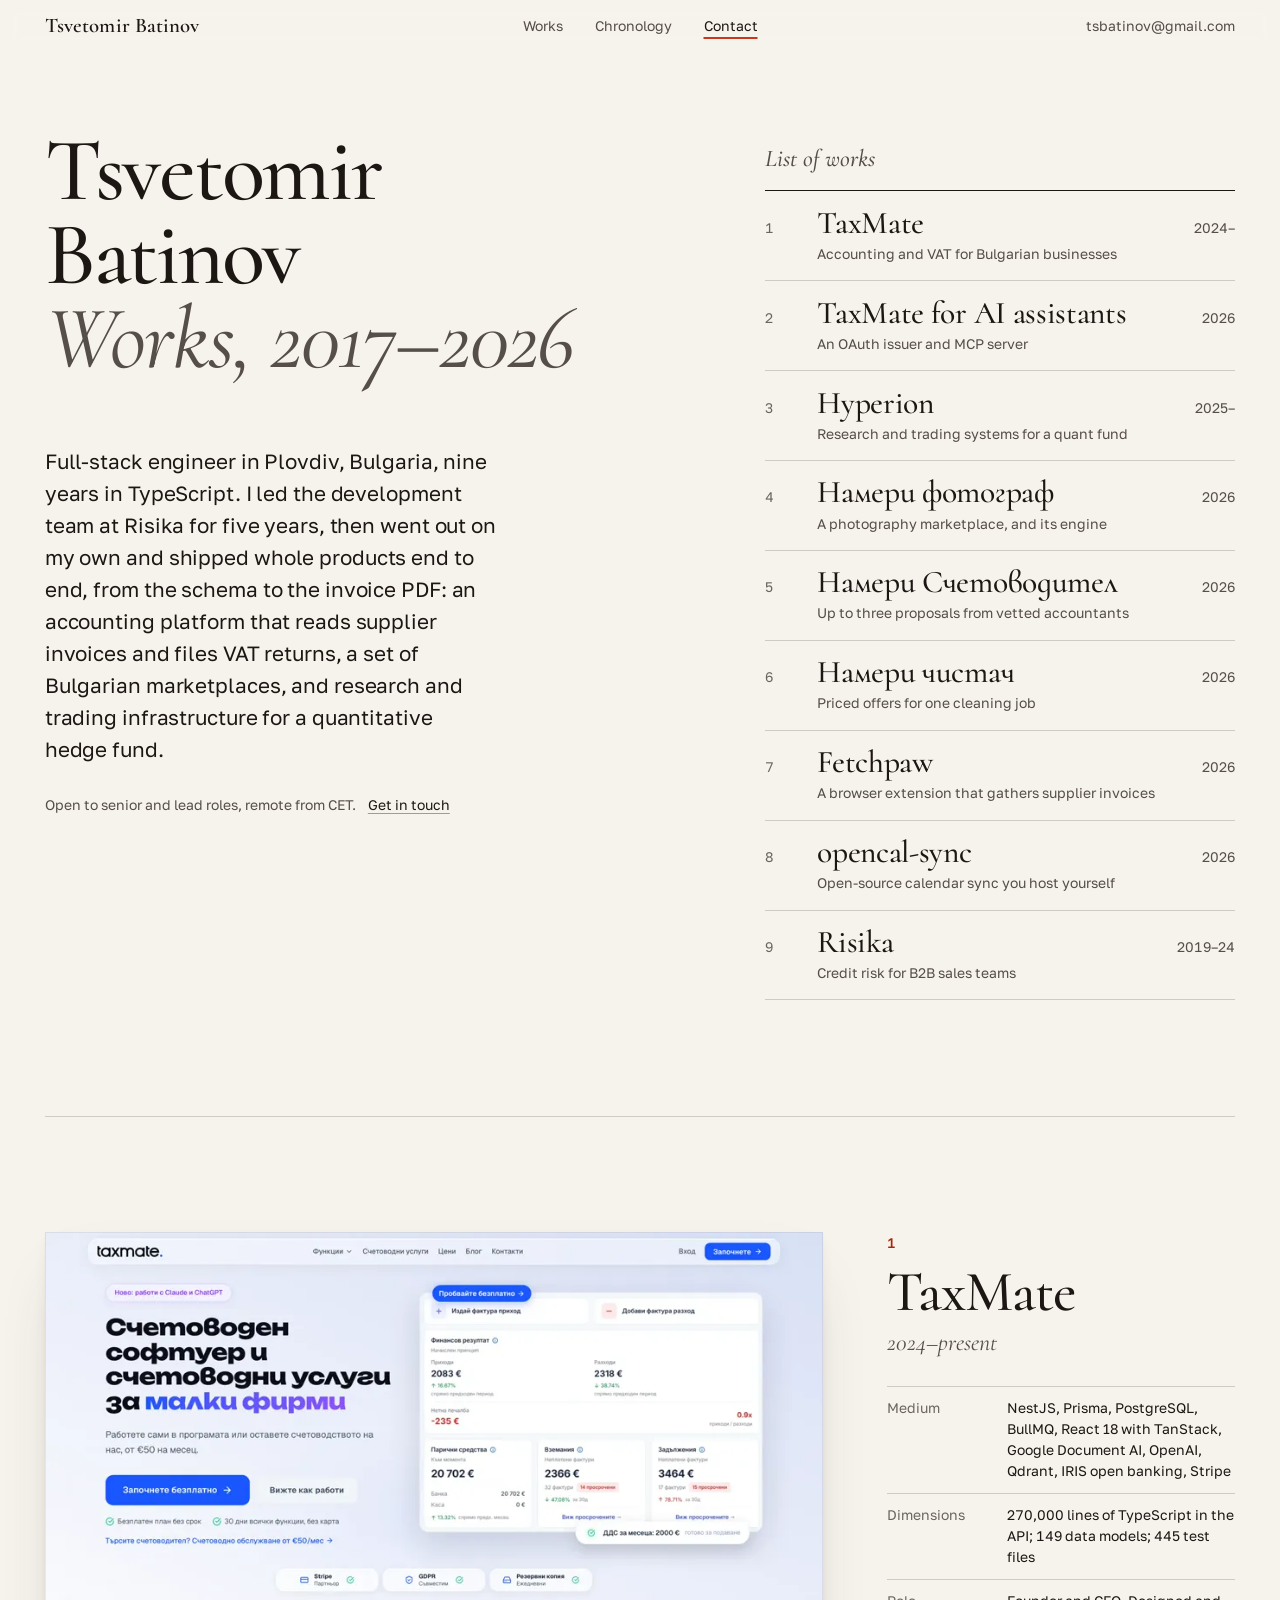
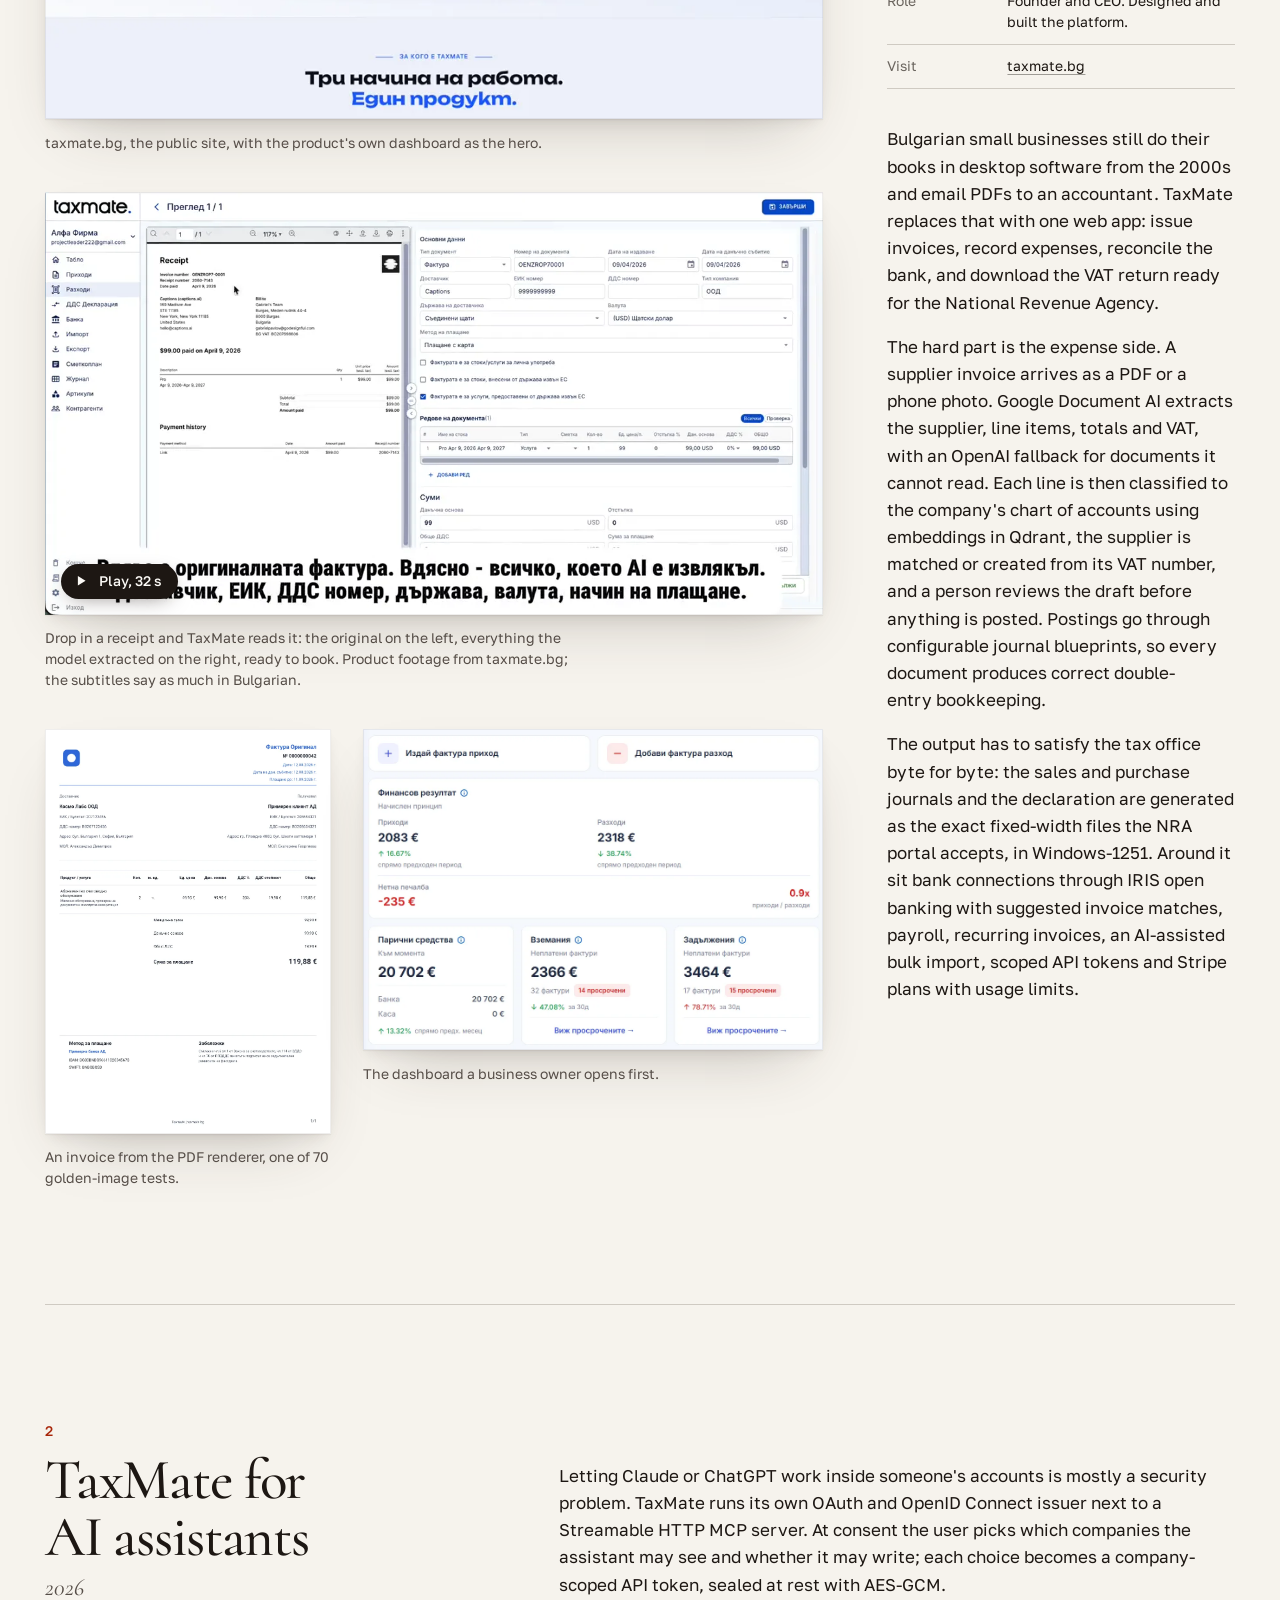
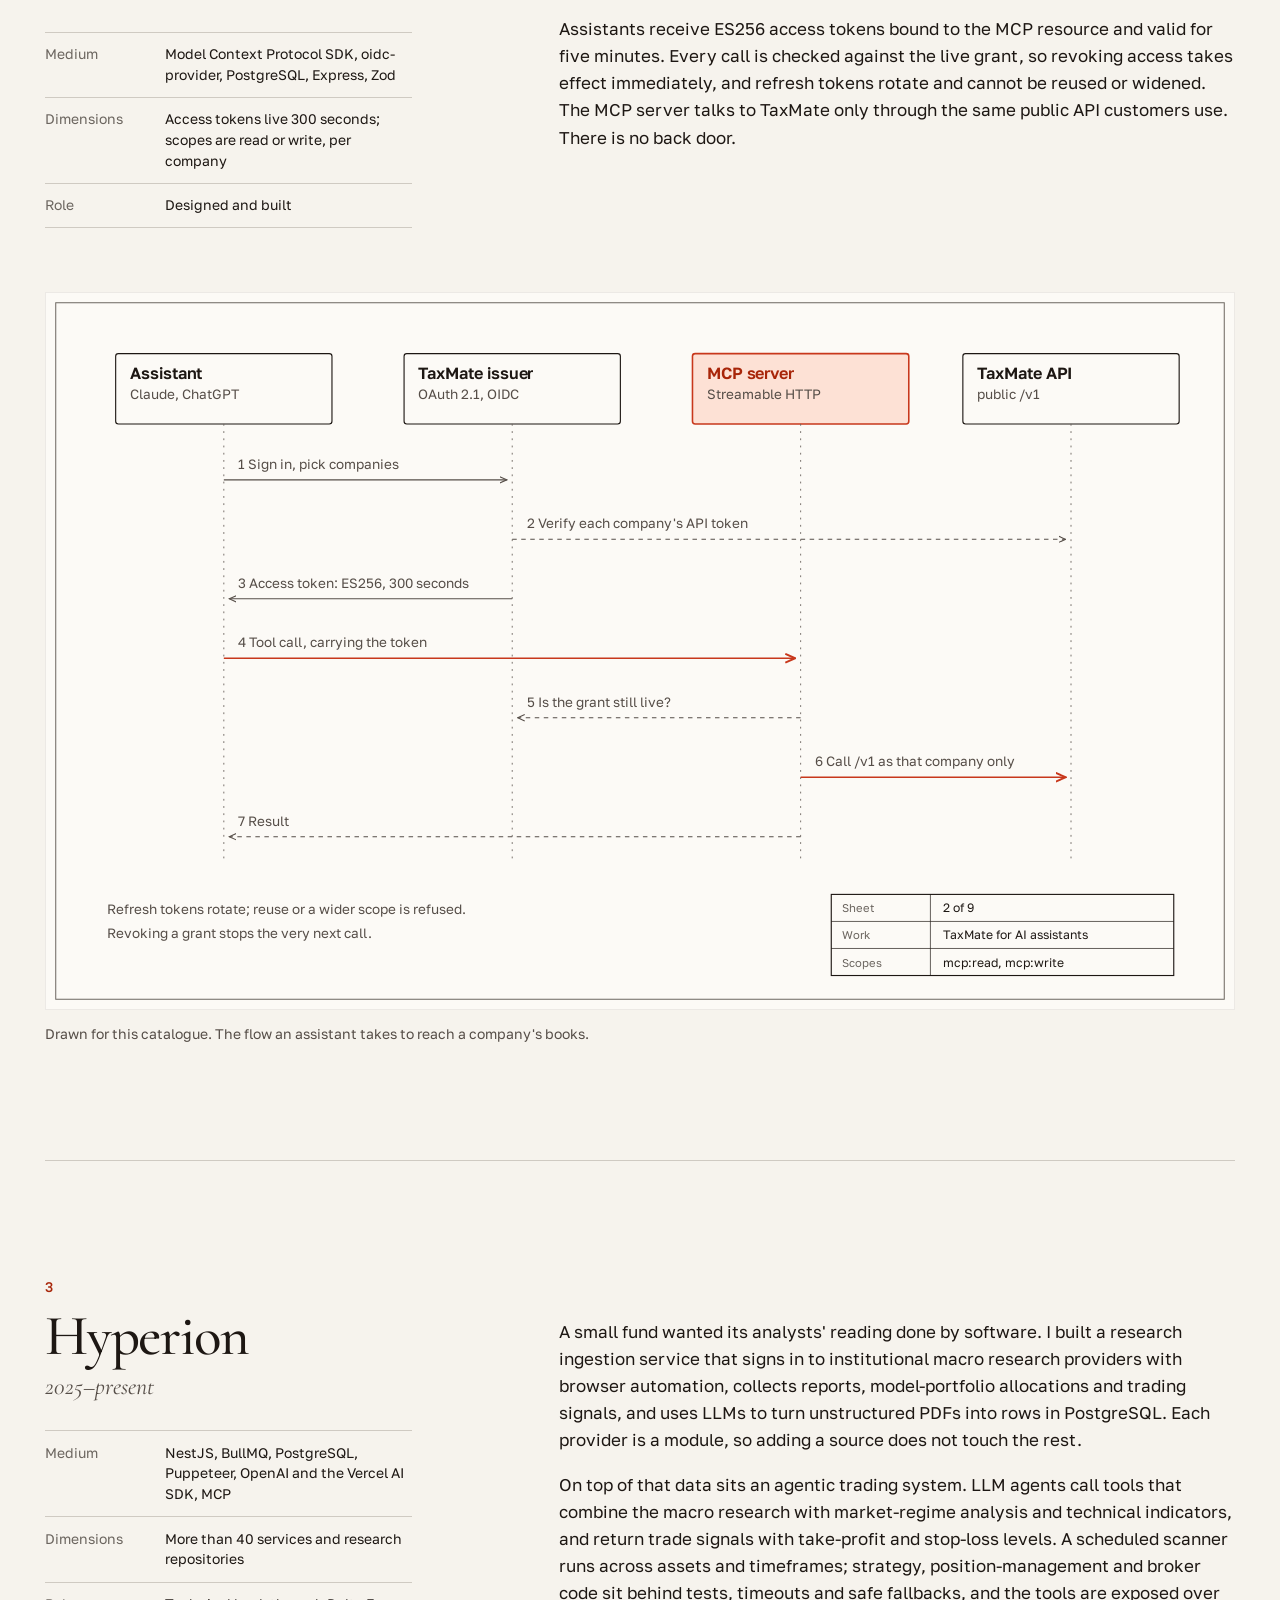
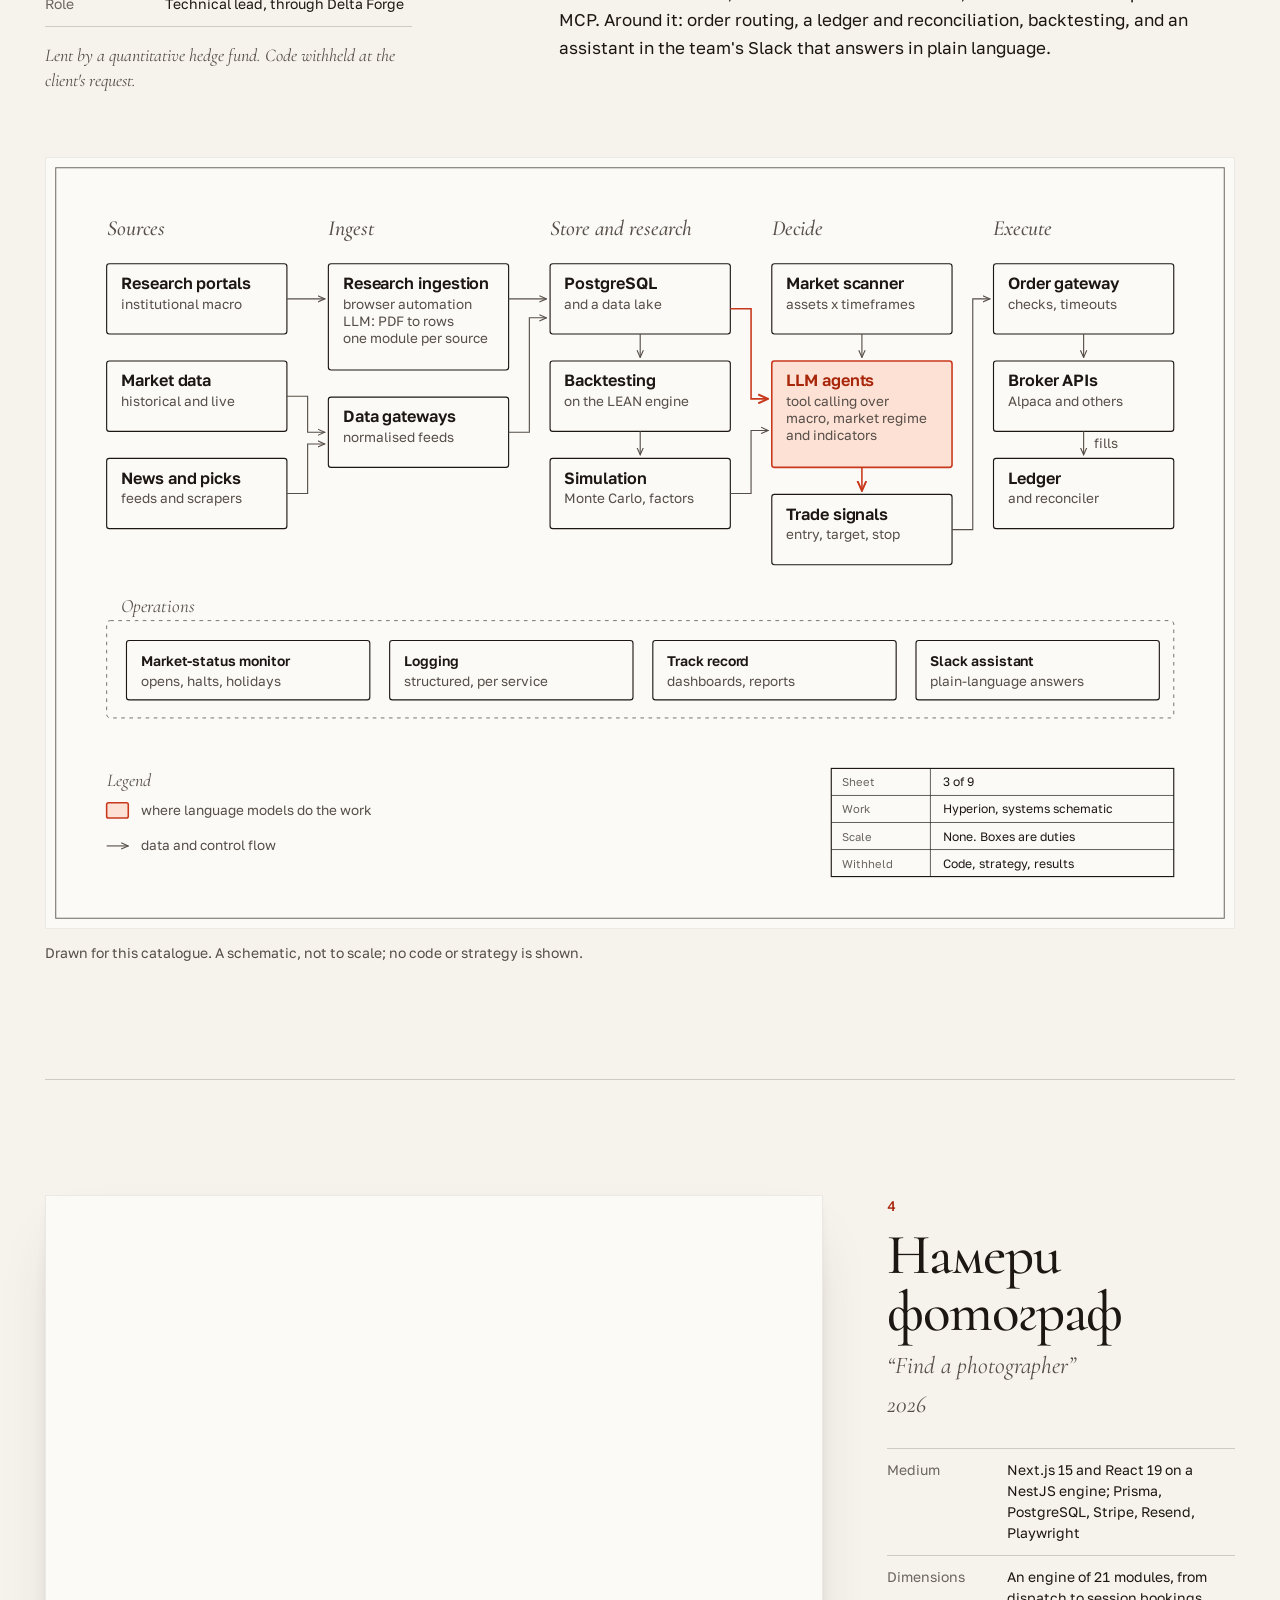
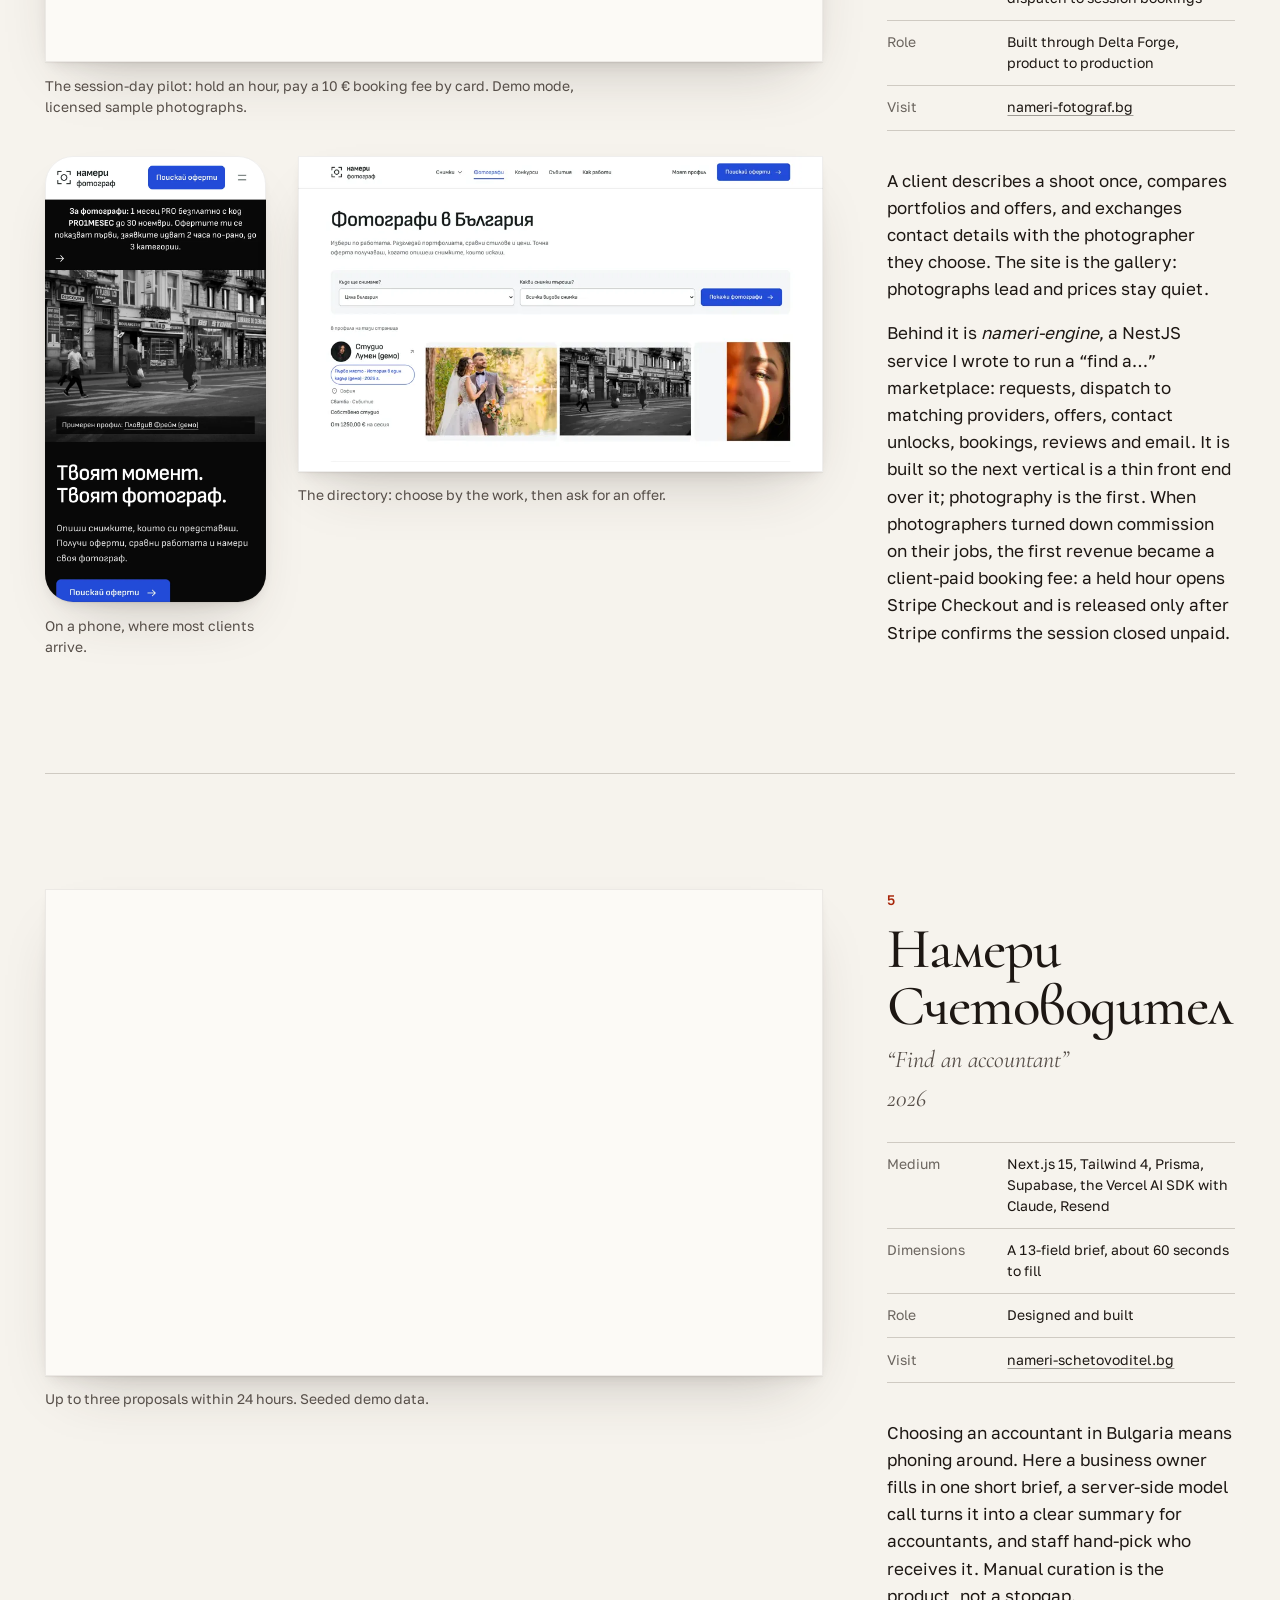
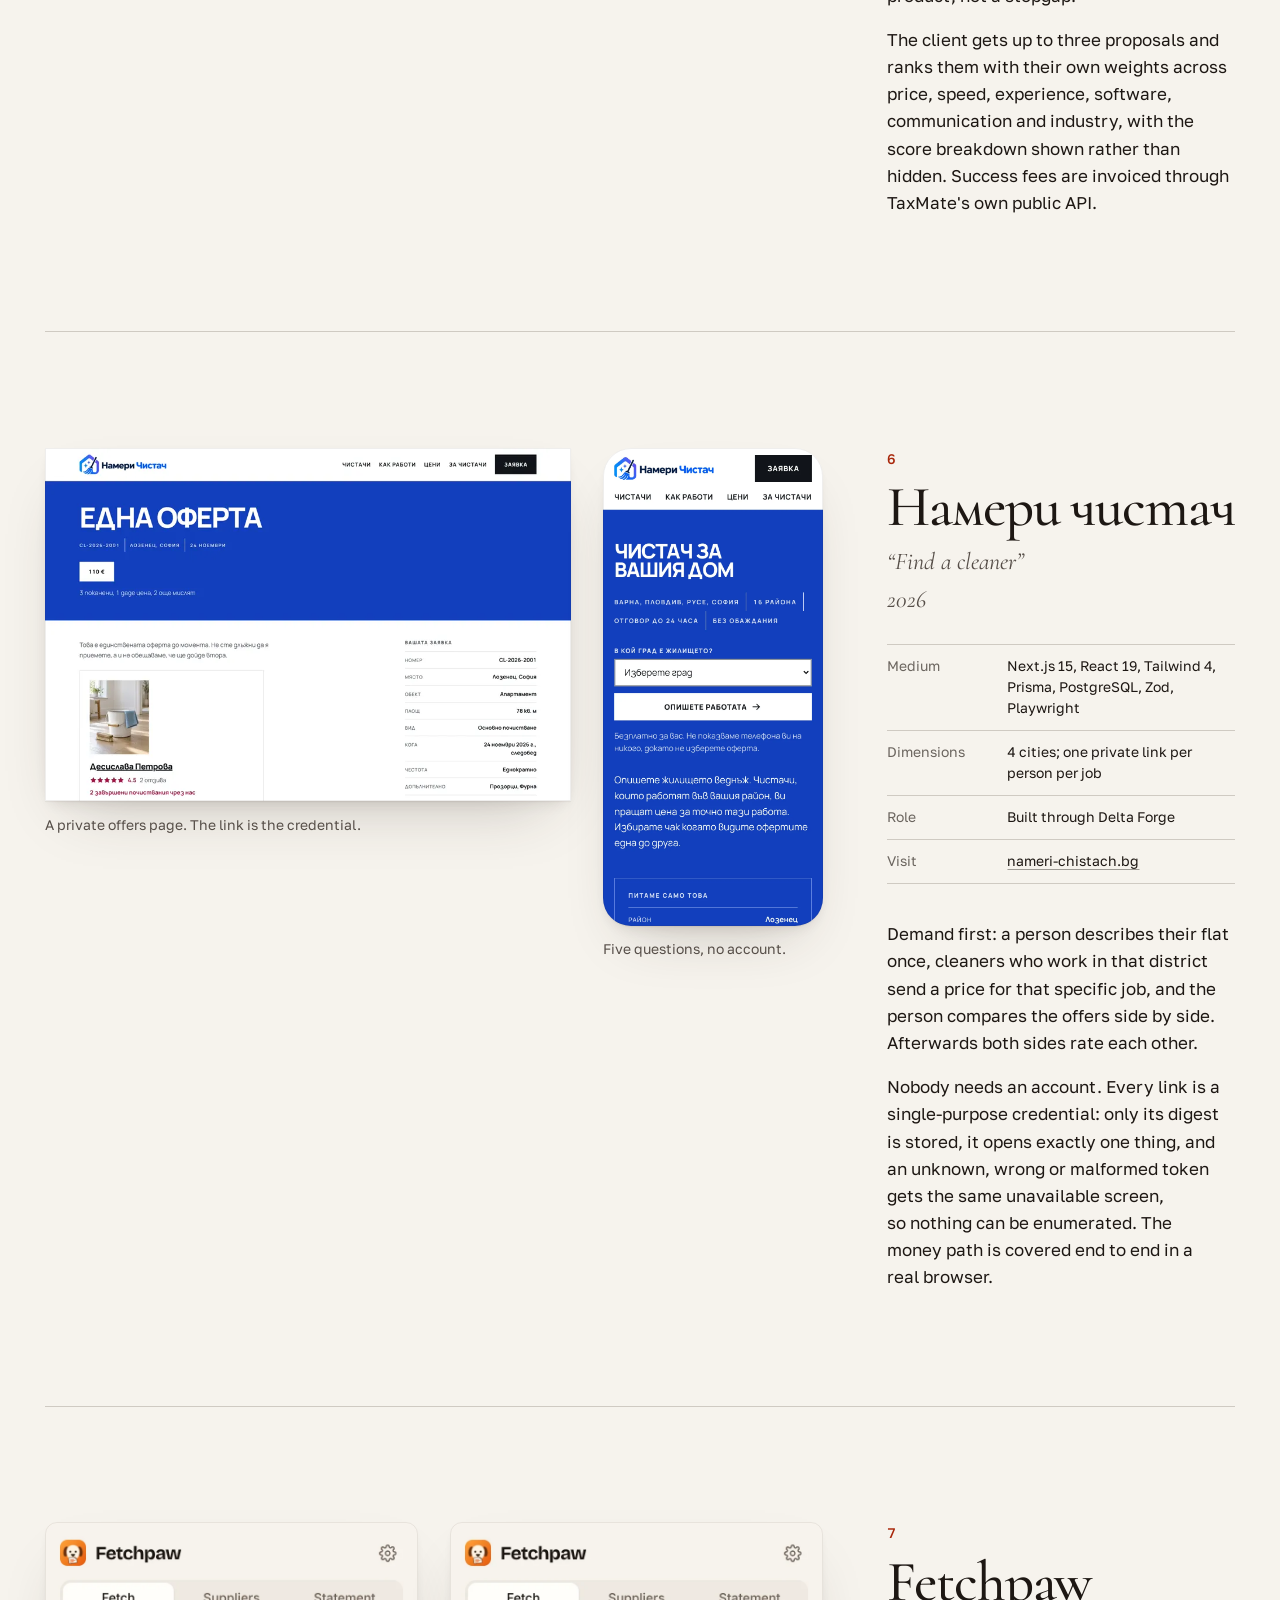
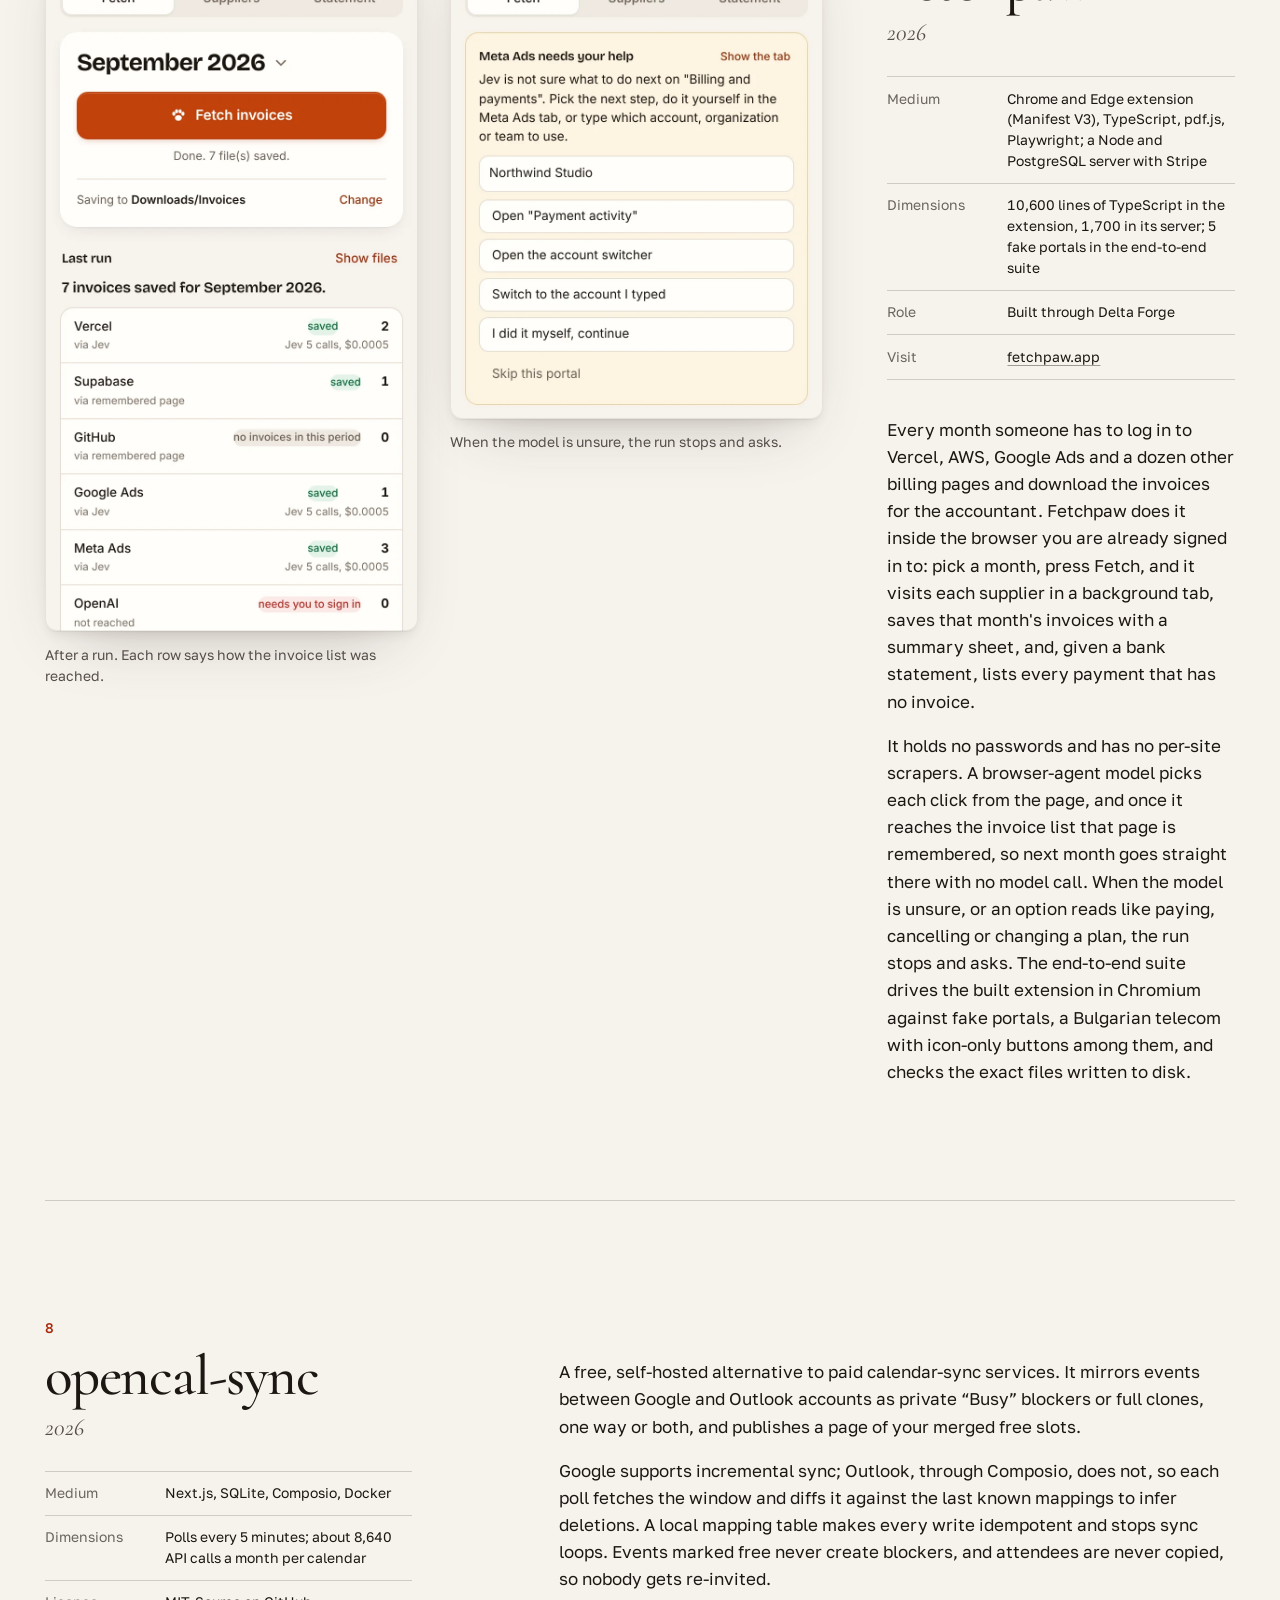
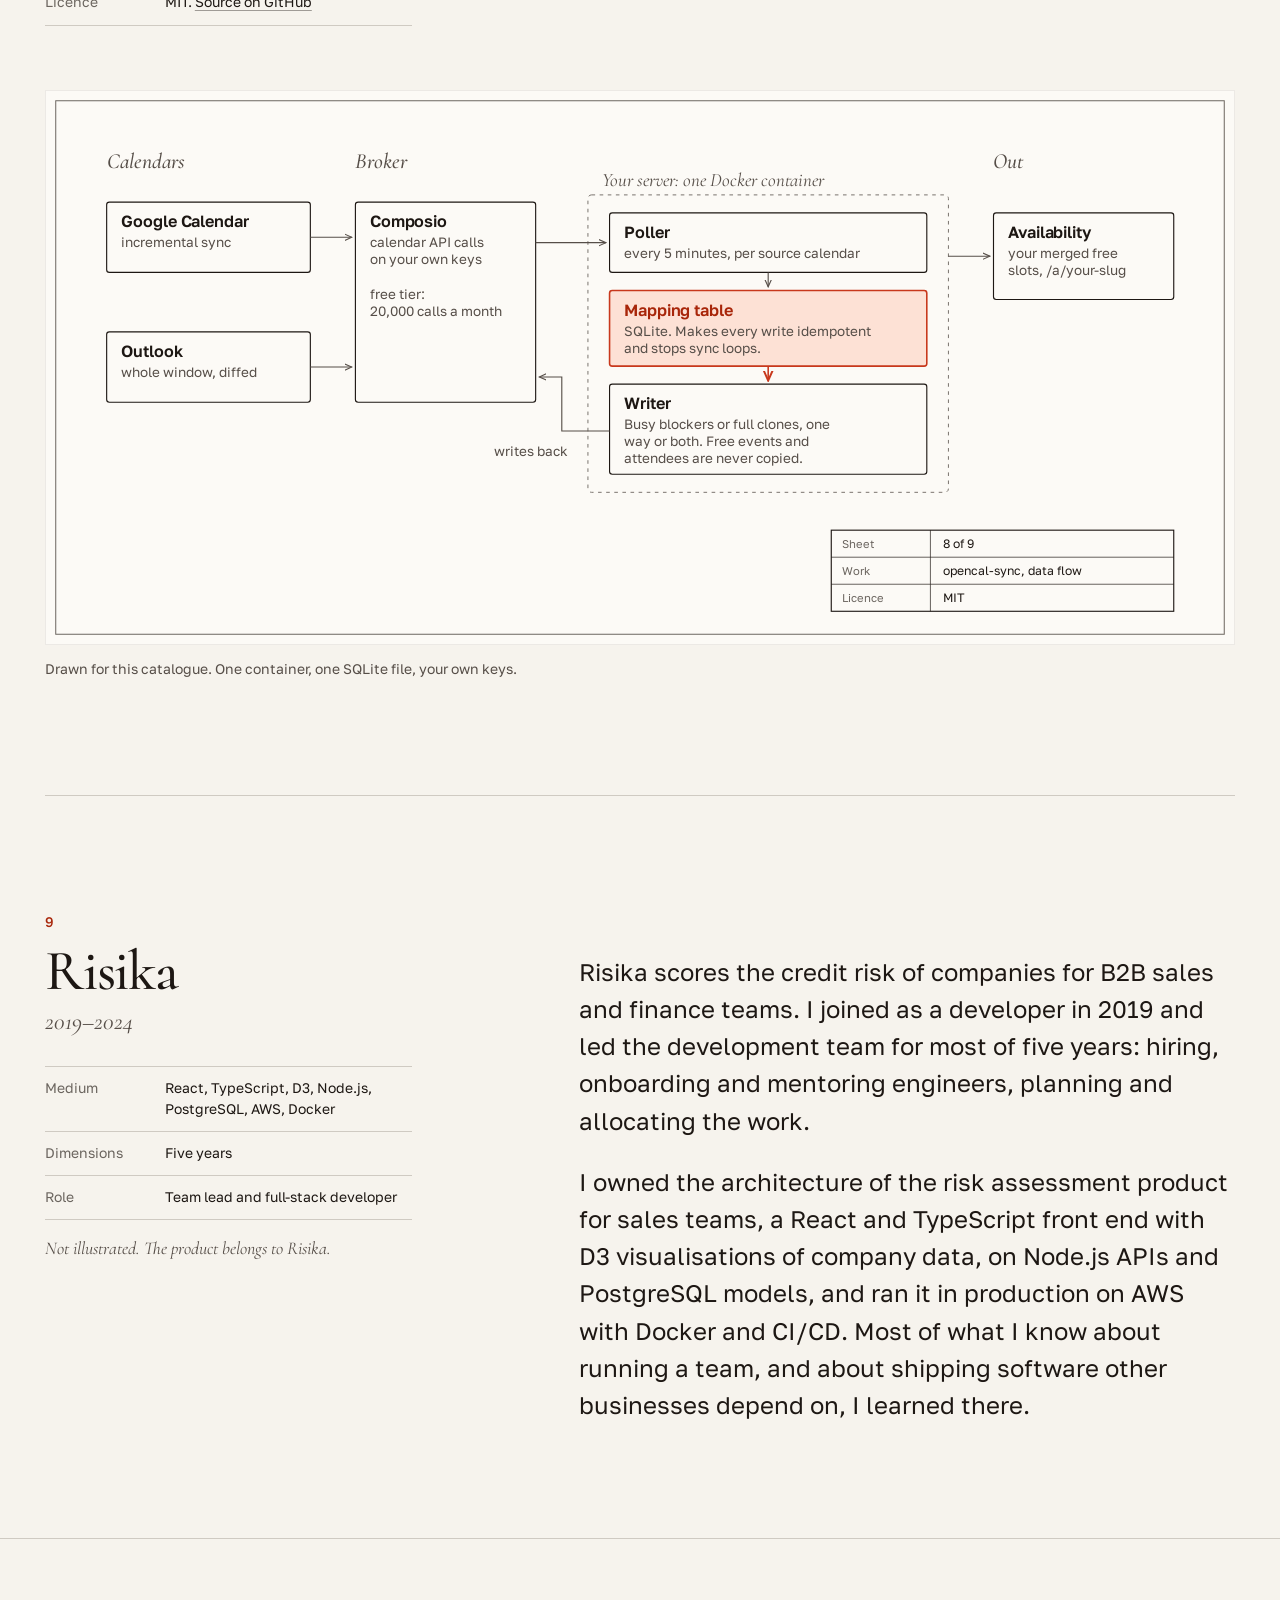
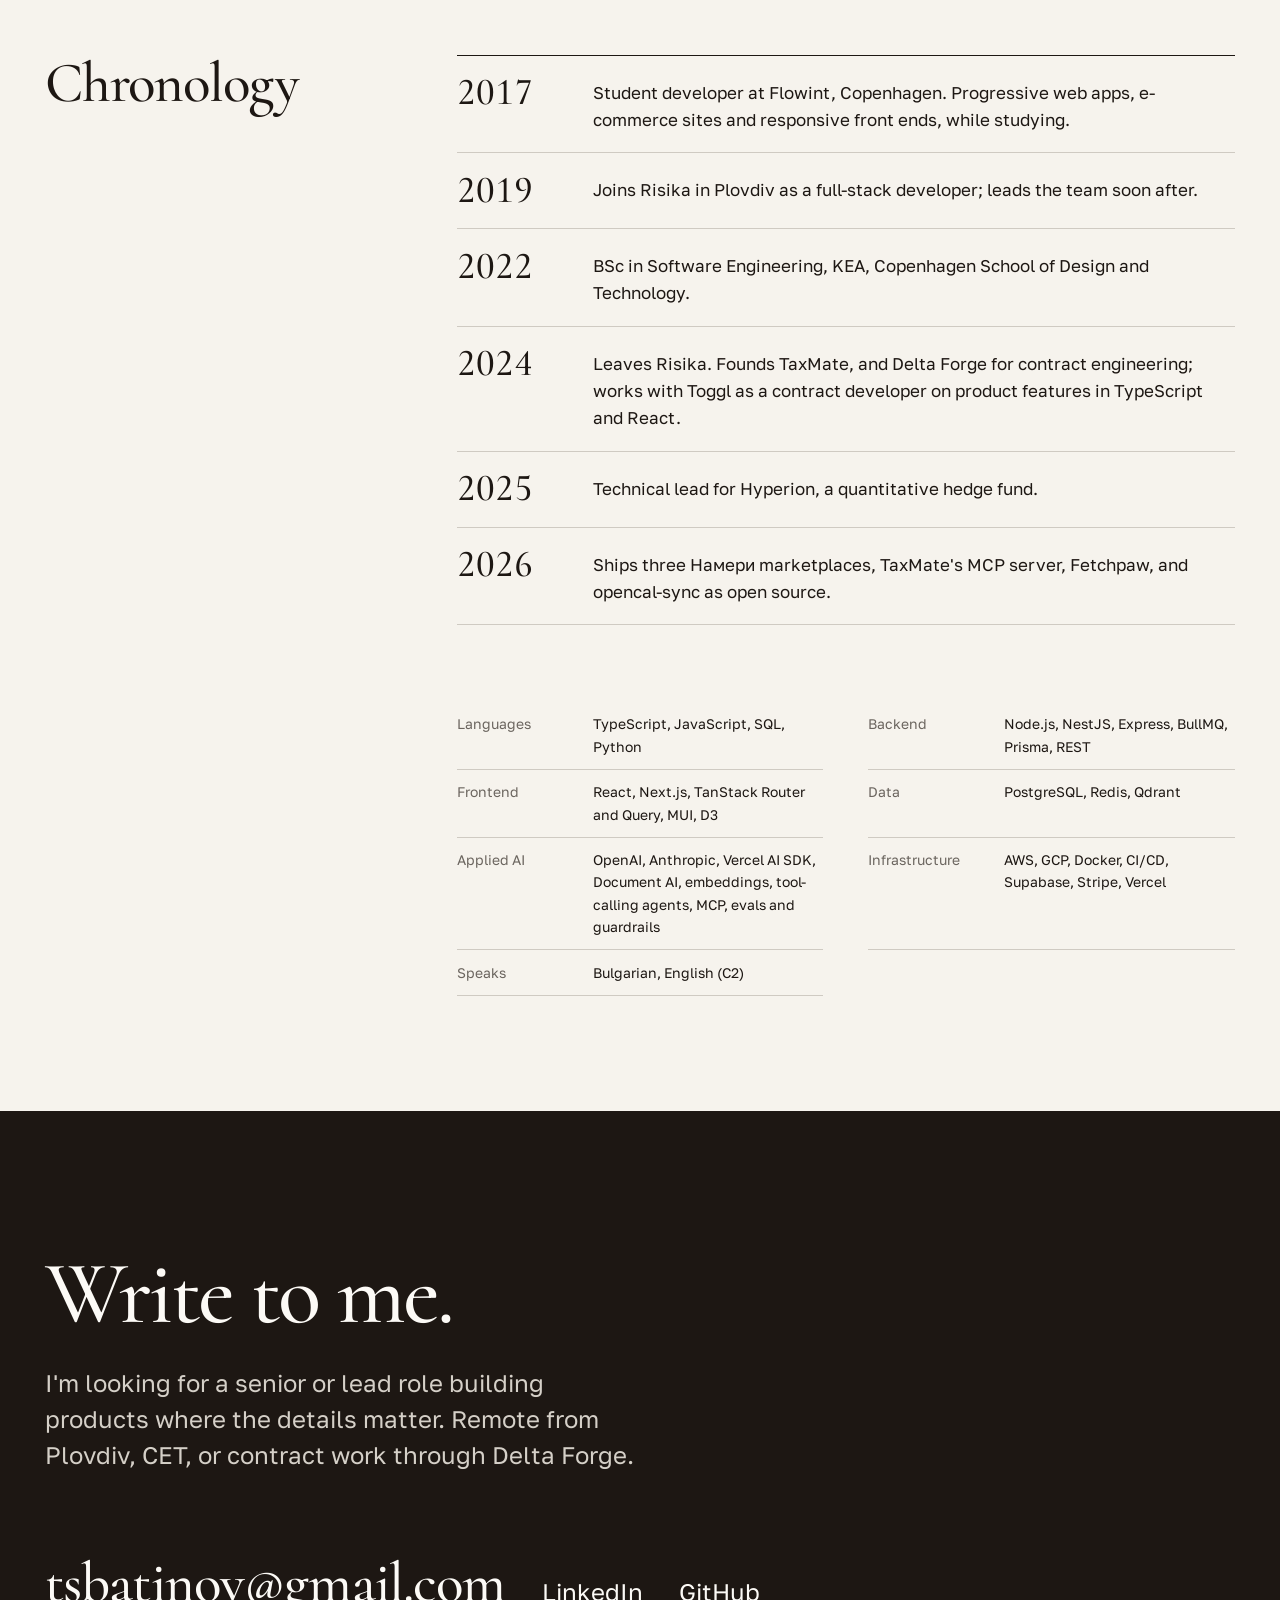
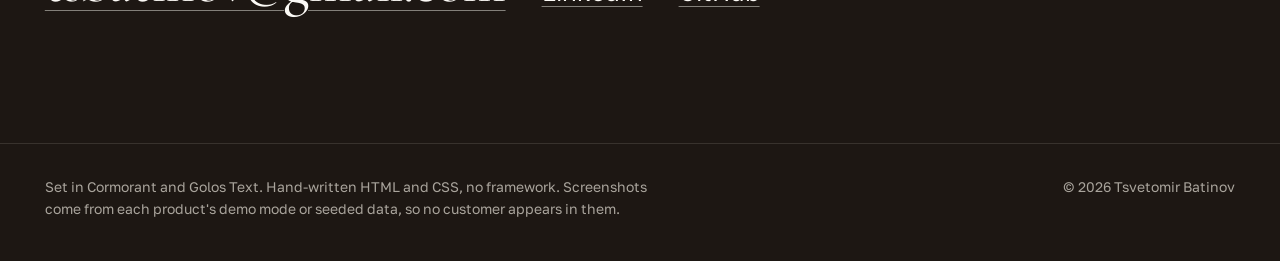
==== commit 0fe58d5b: "Add Fetchpaw as work 7; renumber opencal-sync and Risika Co-Authored-By: Claude Opus 5.5 <noreply@an" ====
--- a/index.html
+++ b/index.html
@@ -65,10 +65,12 @@
         <span class="row__no">5</span><span class="row__title" lang="bg">Намери Счетоводител</span><span class="row__gloss">Up to three proposals from vetted accountants</span><span class="row__year">2026</span></a></li>
       <li><a class="row" href="#chistach" data-preview="/assets/img/chistach.webp">
         <span class="row__no">6</span><span class="row__title" lang="bg">Намери чистач</span><span class="row__gloss">Priced offers for one cleaning job</span><span class="row__year">2026</span></a></li>
+      <li><a class="row" href="#fetchpaw" data-preview="/assets/img/preview-fetchpaw.webp">
+        <span class="row__no">7</span><span class="row__title">Fetchpaw</span><span class="row__gloss">A browser extension that gathers supplier invoices</span><span class="row__year">2026</span></a></li>
       <li><a class="row" href="#opencal" data-preview="/assets/img/preview-opencal.webp">
-        <span class="row__no">7</span><span class="row__title">opencal-sync</span><span class="row__gloss">Open-source calendar sync you host yourself</span><span class="row__year">2026</span></a></li>
+        <span class="row__no">8</span><span class="row__title">opencal-sync</span><span class="row__gloss">Open-source calendar sync you host yourself</span><span class="row__year">2026</span></a></li>
       <li><a class="row" href="#risika">
-        <span class="row__no">8</span><span class="row__title">Risika</span><span class="row__gloss">Credit risk for B2B sales teams</span><span class="row__year">2019–24</span></a></li>
+        <span class="row__no">9</span><span class="row__title">Risika</span><span class="row__gloss">Credit risk for B2B sales teams</span><span class="row__year">2019–24</span></a></li>
     </ol>
   </div>
   <figure class="preview" aria-hidden="true"><img alt="" src="[data-uri]" decoding="async"></figure>
@@ -144,7 +146,7 @@
   </div>
 <div class="work__plates">
     <figure class="plate plate--drawing">
-      <div class="dg-scroll" tabindex="0" role="group" aria-label="Drawing, scrolls sideways on small screens"><svg class="dg" id="dg-mcp" viewBox="0 0 1264 740" role="img" aria-label="Schematic: Claude or ChatGPT connects to TaxMate&#x27;s OAuth issuer, where the user consents per company; the issuer hands out short-lived access tokens; the MCP server uses each company&#x27;s scoped API token to call TaxMate&#x27;s public API."><defs><marker id="h-mcp" viewBox="0 0 10 10" refX="9" refY="5" markerWidth="7" markerHeight="7" orient="auto-start-reverse"><path d="M0,1 L9,5 L0,9" class="hd"/></marker><marker id="ha-mcp" viewBox="0 0 10 10" refX="9" refY="5" markerWidth="7" markerHeight="7" orient="auto-start-reverse"><path d="M0,1 L9,5 L0,9" class="hd hd--accent"/></marker></defs><g class="n "><rect x="50" y="40" width="240" height="78" rx="3"/><text class="t" x="66" y="68">Assistant</text><text class="s" x="66" y="90">Claude, ChatGPT</text></g><line class="life" x1="170" y1="118" x2="170" y2="606"/><g class="n "><rect x="370" y="40" width="240" height="78" rx="3"/><text class="t" x="386" y="68">TaxMate issuer</text><text class="s" x="386" y="90">OAuth 2.1, OIDC</text></g><line class="life" x1="490" y1="118" x2="490" y2="606"/><g class="n n--accent "><rect x="690" y="40" width="240" height="78" rx="3"/><text class="t" x="706" y="68">MCP server</text><text class="s" x="706" y="90">Streamable HTTP</text></g><line class="life" x1="810" y1="118" x2="810" y2="606"/><g class="n "><rect x="990" y="40" width="240" height="78" rx="3"/><text class="t" x="1006" y="68">TaxMate API</text><text class="s" x="1006" y="90">public /v1</text></g><line class="life" x1="1110" y1="118" x2="1110" y2="606"/><path class="a" d="M170,180 L484,180" marker-end="url(#h-mcp)"/><text class="al" x="186" y="168">1  Sign in, pick companies</text><path class="a a--dash" d="M490,246 L1104,246" marker-end="url(#h-mcp)"/><text class="al" x="506" y="234">2  Verify each company's API token</text><path class="a" d="M490,312 L176,312" marker-end="url(#h-mcp)"/><text class="al" x="186" y="300">3  Access token: ES256, 300 seconds</text><path class="a a--accent" d="M170,378 L804,378" marker-end="url(#ha-mcp)"/><text class="al" x="186" y="366">4  Tool call, carrying the token</text><path class="a a--dash" d="M810,444 L496,444" marker-end="url(#h-mcp)"/><text class="al" x="506" y="432">5  Is the grant still live?</text><path class="a a--accent" d="M810,510 L1104,510" marker-end="url(#ha-mcp)"/><text class="al" x="826" y="498">6  Call /v1 as that company only</text><path class="a a--dash" d="M810,576 L176,576" marker-end="url(#h-mcp)"/><text class="al" x="186" y="564">7  Result</text><g class="tb"><rect x="844" y="640" width="380" height="90"/><line x1="954" y1="640" x2="954" y2="670"/><text class="tbk" x="856" y="660">Sheet</text><text class="tbv" x="968" y="660">2 of 8</text><line x1="844" y1="670" x2="1224" y2="670"/><line x1="954" y1="670" x2="954" y2="700"/><text class="tbk" x="856" y="690">Work</text><text class="tbv" x="968" y="690">TaxMate for AI assistants</text><line x1="844" y1="700" x2="1224" y2="700"/><line x1="954" y1="700" x2="954" y2="730"/><text class="tbk" x="856" y="720">Scopes</text><text class="tbv" x="968" y="720">mcp:read, mcp:write</text></g><text class="s" x="40" y="662">Refresh tokens rotate; reuse or a wider scope is refused.</text><text class="s" x="40" y="688">Revoking a grant stops the very next call.</text></svg></div>
+      <div class="dg-scroll" tabindex="0" role="group" aria-label="Drawing, scrolls sideways on small screens"><svg class="dg" id="dg-mcp" viewBox="0 0 1264 740" role="img" aria-label="Schematic: Claude or ChatGPT connects to TaxMate&#x27;s OAuth issuer, where the user consents per company; the issuer hands out short-lived access tokens; the MCP server uses each company&#x27;s scoped API token to call TaxMate&#x27;s public API."><defs><marker id="h-mcp" viewBox="0 0 10 10" refX="9" refY="5" markerWidth="7" markerHeight="7" orient="auto-start-reverse"><path d="M0,1 L9,5 L0,9" class="hd"/></marker><marker id="ha-mcp" viewBox="0 0 10 10" refX="9" refY="5" markerWidth="7" markerHeight="7" orient="auto-start-reverse"><path d="M0,1 L9,5 L0,9" class="hd hd--accent"/></marker></defs><g class="n "><rect x="50" y="40" width="240" height="78" rx="3"/><text class="t" x="66" y="68">Assistant</text><text class="s" x="66" y="90">Claude, ChatGPT</text></g><line class="life" x1="170" y1="118" x2="170" y2="606"/><g class="n "><rect x="370" y="40" width="240" height="78" rx="3"/><text class="t" x="386" y="68">TaxMate issuer</text><text class="s" x="386" y="90">OAuth 2.1, OIDC</text></g><line class="life" x1="490" y1="118" x2="490" y2="606"/><g class="n n--accent "><rect x="690" y="40" width="240" height="78" rx="3"/><text class="t" x="706" y="68">MCP server</text><text class="s" x="706" y="90">Streamable HTTP</text></g><line class="life" x1="810" y1="118" x2="810" y2="606"/><g class="n "><rect x="990" y="40" width="240" height="78" rx="3"/><text class="t" x="1006" y="68">TaxMate API</text><text class="s" x="1006" y="90">public /v1</text></g><line class="life" x1="1110" y1="118" x2="1110" y2="606"/><path class="a" d="M170,180 L484,180" marker-end="url(#h-mcp)"/><text class="al" x="186" y="168">1  Sign in, pick companies</text><path class="a a--dash" d="M490,246 L1104,246" marker-end="url(#h-mcp)"/><text class="al" x="506" y="234">2  Verify each company's API token</text><path class="a" d="M490,312 L176,312" marker-end="url(#h-mcp)"/><text class="al" x="186" y="300">3  Access token: ES256, 300 seconds</text><path class="a a--accent" d="M170,378 L804,378" marker-end="url(#ha-mcp)"/><text class="al" x="186" y="366">4  Tool call, carrying the token</text><path class="a a--dash" d="M810,444 L496,444" marker-end="url(#h-mcp)"/><text class="al" x="506" y="432">5  Is the grant still live?</text><path class="a a--accent" d="M810,510 L1104,510" marker-end="url(#ha-mcp)"/><text class="al" x="826" y="498">6  Call /v1 as that company only</text><path class="a a--dash" d="M810,576 L176,576" marker-end="url(#h-mcp)"/><text class="al" x="186" y="564">7  Result</text><g class="tb"><rect x="844" y="640" width="380" height="90"/><line x1="954" y1="640" x2="954" y2="670"/><text class="tbk" x="856" y="660">Sheet</text><text class="tbv" x="968" y="660">2 of 9</text><line x1="844" y1="670" x2="1224" y2="670"/><line x1="954" y1="670" x2="954" y2="700"/><text class="tbk" x="856" y="690">Work</text><text class="tbv" x="968" y="690">TaxMate for AI assistants</text><line x1="844" y1="700" x2="1224" y2="700"/><line x1="954" y1="700" x2="954" y2="730"/><text class="tbk" x="856" y="720">Scopes</text><text class="tbv" x="968" y="720">mcp:read, mcp:write</text></g><text class="s" x="40" y="662">Refresh tokens rotate; reuse or a wider scope is refused.</text><text class="s" x="40" y="688">Revoking a grant stops the very next call.</text></svg></div>
       <figcaption>Drawn for this catalogue. The flow an assistant takes to reach a company's books.</figcaption>
     </figure>
   </div>
@@ -169,7 +171,7 @@
   </div>
 <div class="work__plates">
     <figure class="plate plate--drawing">
-      <div class="dg-scroll" tabindex="0" role="group" aria-label="Drawing, scrolls sideways on small screens"><svg class="dg" id="dg-hyperion" viewBox="0 0 1264 800" role="img" aria-label="Schematic of the fund&#x27;s systems, left to right: research portals, market data and news feeds flow into ingestion services and a data store; research tools for backtesting and simulation; LLM agents that produce trade signals; an order gateway to broker APIs, with an order ledger and a reconciler. An operations band below covers monitoring, logging and a Slack assistant."><defs><marker id="h-hyperion" viewBox="0 0 10 10" refX="9" refY="5" markerWidth="7" markerHeight="7" orient="auto-start-reverse"><path d="M0,1 L9,5 L0,9" class="hd"/></marker><marker id="ha-hyperion" viewBox="0 0 10 10" refX="9" refY="5" markerWidth="7" markerHeight="7" orient="auto-start-reverse"><path d="M0,1 L9,5 L0,9" class="hd hd--accent"/></marker></defs><text class="col" x="40" y="58">Sources</text><text class="col" x="286" y="58">Ingest</text><text class="col" x="532" y="58">Store and research</text><text class="col" x="778" y="58">Decide</text><text class="col" x="1024" y="58">Execute</text><g class="n "><rect x="40" y="90" width="200" height="78" rx="3"/><text class="t" x="56" y="118">Research portals</text><text class="s" x="56" y="140">institutional macro</text></g><g class="n "><rect x="40" y="198" width="200" height="78" rx="3"/><text class="t" x="56" y="226">Market data</text><text class="s" x="56" y="248">historical and live</text></g><g class="n "><rect x="40" y="306" width="200" height="78" rx="3"/><text class="t" x="56" y="334">News and picks</text><text class="s" x="56" y="356">feeds and scrapers</text></g><g class="n "><rect x="286" y="90" width="200" height="118" rx="3"/><text class="t" x="302" y="118">Research ingestion</text><text class="s" x="302" y="140">browser automation</text><text class="s" x="302" y="159">LLM: PDF to rows</text><text class="s" x="302" y="178">one module per source</text></g><g class="n "><rect x="286" y="238" width="200" height="78" rx="3"/><text class="t" x="302" y="266">Data gateways</text><text class="s" x="302" y="288">normalised feeds</text></g><g class="n "><rect x="532" y="90" width="200" height="78" rx="3"/><text class="t" x="548" y="118">PostgreSQL</text><text class="s" x="548" y="140">and a data lake</text></g><g class="n "><rect x="532" y="198" width="200" height="78" rx="3"/><text class="t" x="548" y="226">Backtesting</text><text class="s" x="548" y="248">on the LEAN engine</text></g><g class="n "><rect x="532" y="306" width="200" height="78" rx="3"/><text class="t" x="548" y="334">Simulation</text><text class="s" x="548" y="356">Monte Carlo, factors</text></g><g class="n "><rect x="778" y="90" width="200" height="78" rx="3"/><text class="t" x="794" y="118">Market scanner</text><text class="s" x="794" y="140">assets x timeframes</text></g><g class="n n--accent "><rect x="778" y="198" width="200" height="118" rx="3"/><text class="t" x="794" y="226">LLM agents</text><text class="s" x="794" y="248">tool calling over</text><text class="s" x="794" y="267">macro, market regime</text><text class="s" x="794" y="286">and indicators</text></g><g class="n "><rect x="778" y="346" width="200" height="78" rx="3"/><text class="t" x="794" y="374">Trade signals</text><text class="s" x="794" y="396">entry, target, stop</text></g><g class="n "><rect x="1024" y="90" width="200" height="78" rx="3"/><text class="t" x="1040" y="118">Order gateway</text><text class="s" x="1040" y="140">checks, timeouts</text></g><g class="n "><rect x="1024" y="198" width="200" height="78" rx="3"/><text class="t" x="1040" y="226">Broker APIs</text><text class="s" x="1040" y="248">Alpaca and others</text></g><g class="n "><rect x="1024" y="306" width="200" height="78" rx="3"/><text class="t" x="1040" y="334">Ledger</text><text class="s" x="1040" y="356">and reconciler</text></g><path class="a" d="M240,129 L282,129" marker-end="url(#h-hyperion)"/><path class="a" d="M240,237 L263,237 L263,277 L282,277" marker-end="url(#h-hyperion)"/><path class="a" d="M240,345 L263,345 L263,290 L282,290" marker-end="url(#h-hyperion)"/><path class="a" d="M486,129 L528,129" marker-end="url(#h-hyperion)"/><path class="a" d="M486,277 L509,277 L509,150 L528,150" marker-end="url(#h-hyperion)"/><path class="a" d="M632.0,168 L632.0,194" marker-end="url(#h-hyperion)"/><path class="a" d="M632.0,276 L632.0,302" marker-end="url(#h-hyperion)"/><path class="a a--accent" d="M732,140 L755,140 L755,240 L774,240" marker-end="url(#ha-hyperion)"/><path class="a" d="M732,345 L755,345 L755,275 L774,275" marker-end="url(#h-hyperion)"/><path class="a" d="M878.0,168 L878.0,194" marker-end="url(#h-hyperion)"/><path class="a a--accent" d="M878.0,316 L878.0,342" marker-end="url(#ha-hyperion)"/><path class="a" d="M978,385 L1001,385 L1001,129 L1020,129" marker-end="url(#h-hyperion)"/><path class="a" d="M1124.0,168 L1124.0,194" marker-end="url(#h-hyperion)"/><path class="a" d="M1124.0,276 L1124.0,302" marker-end="url(#h-hyperion)"/><text class="al" x="1136.0" y="294">fills</text><g class="z"><rect x="40" y="486" width="1184" height="108" rx="4"/><text class="zl" x="56" y="476">Operations</text></g><g class="n n--small"><rect x="62" y="508" width="270" height="66" rx="3"/><text class="t" x="78" y="536">Market-status monitor</text><text class="s" x="78" y="558">opens, halts, holidays</text></g><g class="n n--small"><rect x="354" y="508" width="270" height="66" rx="3"/><text class="t" x="370" y="536">Logging</text><text class="s" x="370" y="558">structured, per service</text></g><g class="n n--small"><rect x="646" y="508" width="270" height="66" rx="3"/><text class="t" x="662" y="536">Track record</text><text class="s" x="662" y="558">dashboards, reports</text></g><g class="n n--small"><rect x="938" y="508" width="270" height="66" rx="3"/><text class="t" x="954" y="536">Slack assistant</text><text class="s" x="954" y="558">plain-language answers</text></g><g class="tb"><rect x="844" y="650" width="380" height="120"/><line x1="954" y1="650" x2="954" y2="680"/><text class="tbk" x="856" y="670">Sheet</text><text class="tbv" x="968" y="670">3 of 8</text><line x1="844" y1="680" x2="1224" y2="680"/><line x1="954" y1="680" x2="954" y2="710"/><text class="tbk" x="856" y="700">Work</text><text class="tbv" x="968" y="700">Hyperion, systems schematic</text><line x1="844" y1="710" x2="1224" y2="710"/><line x1="954" y1="710" x2="954" y2="740"/><text class="tbk" x="856" y="730">Scale</text><text class="tbv" x="968" y="730">None. Boxes are duties</text><line x1="844" y1="740" x2="1224" y2="740"/><line x1="954" y1="740" x2="954" y2="770"/><text class="tbk" x="856" y="760">Withheld</text><text class="tbv" x="968" y="760">Code, strategy, results</text></g><text class="lg" x="40" y="670">Legend</text><rect class="n--accent lgbox" x="40" y="688" width="24" height="17" rx="2"/><text class="s" x="78" y="702">where language models do the work</text><path class="a" d="M40,736 L64,736" marker-end="url(#h-hyperion)"/><text class="s" x="78" y="741">data and control flow</text></svg></div>
+      <div class="dg-scroll" tabindex="0" role="group" aria-label="Drawing, scrolls sideways on small screens"><svg class="dg" id="dg-hyperion" viewBox="0 0 1264 800" role="img" aria-label="Schematic of the fund&#x27;s systems, left to right: research portals, market data and news feeds flow into ingestion services and a data store; research tools for backtesting and simulation; LLM agents that produce trade signals; an order gateway to broker APIs, with an order ledger and a reconciler. An operations band below covers monitoring, logging and a Slack assistant."><defs><marker id="h-hyperion" viewBox="0 0 10 10" refX="9" refY="5" markerWidth="7" markerHeight="7" orient="auto-start-reverse"><path d="M0,1 L9,5 L0,9" class="hd"/></marker><marker id="ha-hyperion" viewBox="0 0 10 10" refX="9" refY="5" markerWidth="7" markerHeight="7" orient="auto-start-reverse"><path d="M0,1 L9,5 L0,9" class="hd hd--accent"/></marker></defs><text class="col" x="40" y="58">Sources</text><text class="col" x="286" y="58">Ingest</text><text class="col" x="532" y="58">Store and research</text><text class="col" x="778" y="58">Decide</text><text class="col" x="1024" y="58">Execute</text><g class="n "><rect x="40" y="90" width="200" height="78" rx="3"/><text class="t" x="56" y="118">Research portals</text><text class="s" x="56" y="140">institutional macro</text></g><g class="n "><rect x="40" y="198" width="200" height="78" rx="3"/><text class="t" x="56" y="226">Market data</text><text class="s" x="56" y="248">historical and live</text></g><g class="n "><rect x="40" y="306" width="200" height="78" rx="3"/><text class="t" x="56" y="334">News and picks</text><text class="s" x="56" y="356">feeds and scrapers</text></g><g class="n "><rect x="286" y="90" width="200" height="118" rx="3"/><text class="t" x="302" y="118">Research ingestion</text><text class="s" x="302" y="140">browser automation</text><text class="s" x="302" y="159">LLM: PDF to rows</text><text class="s" x="302" y="178">one module per source</text></g><g class="n "><rect x="286" y="238" width="200" height="78" rx="3"/><text class="t" x="302" y="266">Data gateways</text><text class="s" x="302" y="288">normalised feeds</text></g><g class="n "><rect x="532" y="90" width="200" height="78" rx="3"/><text class="t" x="548" y="118">PostgreSQL</text><text class="s" x="548" y="140">and a data lake</text></g><g class="n "><rect x="532" y="198" width="200" height="78" rx="3"/><text class="t" x="548" y="226">Backtesting</text><text class="s" x="548" y="248">on the LEAN engine</text></g><g class="n "><rect x="532" y="306" width="200" height="78" rx="3"/><text class="t" x="548" y="334">Simulation</text><text class="s" x="548" y="356">Monte Carlo, factors</text></g><g class="n "><rect x="778" y="90" width="200" height="78" rx="3"/><text class="t" x="794" y="118">Market scanner</text><text class="s" x="794" y="140">assets x timeframes</text></g><g class="n n--accent "><rect x="778" y="198" width="200" height="118" rx="3"/><text class="t" x="794" y="226">LLM agents</text><text class="s" x="794" y="248">tool calling over</text><text class="s" x="794" y="267">macro, market regime</text><text class="s" x="794" y="286">and indicators</text></g><g class="n "><rect x="778" y="346" width="200" height="78" rx="3"/><text class="t" x="794" y="374">Trade signals</text><text class="s" x="794" y="396">entry, target, stop</text></g><g class="n "><rect x="1024" y="90" width="200" height="78" rx="3"/><text class="t" x="1040" y="118">Order gateway</text><text class="s" x="1040" y="140">checks, timeouts</text></g><g class="n "><rect x="1024" y="198" width="200" height="78" rx="3"/><text class="t" x="1040" y="226">Broker APIs</text><text class="s" x="1040" y="248">Alpaca and others</text></g><g class="n "><rect x="1024" y="306" width="200" height="78" rx="3"/><text class="t" x="1040" y="334">Ledger</text><text class="s" x="1040" y="356">and reconciler</text></g><path class="a" d="M240,129 L282,129" marker-end="url(#h-hyperion)"/><path class="a" d="M240,237 L263,237 L263,277 L282,277" marker-end="url(#h-hyperion)"/><path class="a" d="M240,345 L263,345 L263,290 L282,290" marker-end="url(#h-hyperion)"/><path class="a" d="M486,129 L528,129" marker-end="url(#h-hyperion)"/><path class="a" d="M486,277 L509,277 L509,150 L528,150" marker-end="url(#h-hyperion)"/><path class="a" d="M632.0,168 L632.0,194" marker-end="url(#h-hyperion)"/><path class="a" d="M632.0,276 L632.0,302" marker-end="url(#h-hyperion)"/><path class="a a--accent" d="M732,140 L755,140 L755,240 L774,240" marker-end="url(#ha-hyperion)"/><path class="a" d="M732,345 L755,345 L755,275 L774,275" marker-end="url(#h-hyperion)"/><path class="a" d="M878.0,168 L878.0,194" marker-end="url(#h-hyperion)"/><path class="a a--accent" d="M878.0,316 L878.0,342" marker-end="url(#ha-hyperion)"/><path class="a" d="M978,385 L1001,385 L1001,129 L1020,129" marker-end="url(#h-hyperion)"/><path class="a" d="M1124.0,168 L1124.0,194" marker-end="url(#h-hyperion)"/><path class="a" d="M1124.0,276 L1124.0,302" marker-end="url(#h-hyperion)"/><text class="al" x="1136.0" y="294">fills</text><g class="z"><rect x="40" y="486" width="1184" height="108" rx="4"/><text class="zl" x="56" y="476">Operations</text></g><g class="n n--small"><rect x="62" y="508" width="270" height="66" rx="3"/><text class="t" x="78" y="536">Market-status monitor</text><text class="s" x="78" y="558">opens, halts, holidays</text></g><g class="n n--small"><rect x="354" y="508" width="270" height="66" rx="3"/><text class="t" x="370" y="536">Logging</text><text class="s" x="370" y="558">structured, per service</text></g><g class="n n--small"><rect x="646" y="508" width="270" height="66" rx="3"/><text class="t" x="662" y="536">Track record</text><text class="s" x="662" y="558">dashboards, reports</text></g><g class="n n--small"><rect x="938" y="508" width="270" height="66" rx="3"/><text class="t" x="954" y="536">Slack assistant</text><text class="s" x="954" y="558">plain-language answers</text></g><g class="tb"><rect x="844" y="650" width="380" height="120"/><line x1="954" y1="650" x2="954" y2="680"/><text class="tbk" x="856" y="670">Sheet</text><text class="tbv" x="968" y="670">3 of 9</text><line x1="844" y1="680" x2="1224" y2="680"/><line x1="954" y1="680" x2="954" y2="710"/><text class="tbk" x="856" y="700">Work</text><text class="tbv" x="968" y="700">Hyperion, systems schematic</text><line x1="844" y1="710" x2="1224" y2="710"/><line x1="954" y1="710" x2="954" y2="740"/><text class="tbk" x="856" y="730">Scale</text><text class="tbv" x="968" y="730">None. Boxes are duties</text><line x1="844" y1="740" x2="1224" y2="740"/><line x1="954" y1="740" x2="954" y2="770"/><text class="tbk" x="856" y="760">Withheld</text><text class="tbv" x="968" y="760">Code, strategy, results</text></g><text class="lg" x="40" y="670">Legend</text><rect class="n--accent lgbox" x="40" y="688" width="24" height="17" rx="2"/><text class="s" x="78" y="702">where language models do the work</text><path class="a" d="M40,736 L64,736" marker-end="url(#h-hyperion)"/><text class="s" x="78" y="741">data and control flow</text></svg></div>
       <figcaption>Drawn for this catalogue. A schematic, not to scale; no code or strategy is shown.</figcaption>
     </figure>
   </div>
@@ -275,11 +277,44 @@
   </div>
 </article>
 
-<!-- 7 · OPENCAL-SYNC -->
-<article class="work work--drawing" id="opencal" aria-labelledby="w7">
+<!-- 7 · FETCHPAW -->
+<article class="work" id="fetchpaw" aria-labelledby="w7">
+  <div class="work__plates">
+    <div class="plate-pair plate-pair--panels">
+      <figure class="plate plate--panel">
+        <img src="/assets/img/fetchpaw-results.webp" width="800" height="1520" loading="lazy" decoding="async"
+             alt="The Fetchpaw side panel after a run for September 2026: seven invoices saved. Each supplier row says how its invoices were reached, by Jev or by a remembered page, and what the model calls cost. OpenAI needs a sign-in.">
+        <figcaption>After a run. Each row says how the invoice list was reached.</figcaption>
+      </figure>
+      <figure class="plate plate--panel">
+        <img src="/assets/img/fetchpaw-question.webp" width="800" height="1064" loading="lazy" decoding="async"
+             alt="A question card: Meta Ads needs your help. Jev is not sure what to do next, so it offers to open Payment activity, open the account switcher, or switch to the account Northwind Studio.">
+        <figcaption>When the model is unsure, the run stops and asks.</figcaption>
+      </figure>
+    </div>
+  </div>
   <aside class="label">
     <p class="label__no">7</p>
-    <h2 class="label__title" id="w7">opencal-sync</h2>
+    <h2 class="label__title" id="w7">Fetchpaw</h2>
+    <p class="label__date">2026</p>
+    <dl class="label__meta">
+      <div><dt>Medium</dt><dd>Chrome and Edge extension (Manifest V3), TypeScript, pdf.js, Playwright; a Node and PostgreSQL server with Stripe</dd></div>
+      <div><dt>Dimensions</dt><dd><span class="num">10,600</span> lines of TypeScript in the extension, <span class="num">1,700</span> in its server; <span class="num">5</span> fake portals in the end-to-end suite</dd></div>
+      <div><dt>Role</dt><dd>Built through Delta Forge</dd></div>
+      <div><dt>Visit</dt><dd><a href="https://fetchpaw.app">fetchpaw.app</a></dd></div>
+    </dl>
+  </aside>
+  <div class="walltext work__text">
+    <p>Every month someone has to log in to Vercel, AWS, Google Ads and a dozen other billing pages and download the invoices for the accountant. Fetchpaw does it inside the browser you are already signed in to: pick a month, press Fetch, and it visits each supplier in a background tab, saves that month's invoices with a summary sheet, and, given a bank statement, lists every payment that has no invoice.</p>
+    <p>It holds no passwords and has no per-site scrapers. A browser-agent model picks each click from the page, and once it reaches the invoice list that page is remembered, so next month goes straight there with no model call. When the model is unsure, or an option reads like paying, cancelling or changing a plan, the run stops and asks. The end-to-end suite drives the built extension in Chromium against fake portals, a Bulgarian telecom with icon-only buttons among them, and checks the exact files written to disk.</p>
+  </div>
+</article>
+
+<!-- 8 · OPENCAL-SYNC -->
+<article class="work work--drawing" id="opencal" aria-labelledby="w8">
+  <aside class="label">
+    <p class="label__no">8</p>
+    <h2 class="label__title" id="w8">opencal-sync</h2>
     <p class="label__date">2026</p>
     <dl class="label__meta">
       <div><dt>Medium</dt><dd>Next.js, SQLite, Composio, Docker</dd></div>
@@ -293,17 +328,17 @@
   </div>
 <div class="work__plates">
     <figure class="plate plate--drawing">
-      <div class="dg-scroll" tabindex="0" role="group" aria-label="Drawing, scrolls sideways on small screens"><svg class="dg" id="dg-opencal" viewBox="0 0 1264 560" role="img" aria-label="Schematic: Google Calendar and Outlook connect through Composio to opencal-sync, a single Docker container that polls every five minutes, keeps a mapping table in SQLite, and writes busy blockers or clones back; it also serves a public page of free slots."><defs><marker id="h-opencal" viewBox="0 0 10 10" refX="9" refY="5" markerWidth="7" markerHeight="7" orient="auto-start-reverse"><path d="M0,1 L9,5 L0,9" class="hd"/></marker><marker id="ha-opencal" viewBox="0 0 10 10" refX="9" refY="5" markerWidth="7" markerHeight="7" orient="auto-start-reverse"><path d="M0,1 L9,5 L0,9" class="hd hd--accent"/></marker></defs><text class="col" x="40" y="58">Calendars</text><text class="col" x="316" y="58">Broker</text><text class="col" x="1024" y="58">Out</text><g class="n "><rect x="40" y="96" width="226" height="78" rx="3"/><text class="t" x="56" y="124">Google Calendar</text><text class="s" x="56" y="146">incremental sync</text></g><g class="n "><rect x="40" y="240" width="226" height="78" rx="3"/><text class="t" x="56" y="268">Outlook</text><text class="s" x="56" y="290">whole window, diffed</text></g><g class="n "><rect x="316" y="96" width="200" height="222" rx="3"/><text class="t" x="332" y="124">Composio</text><text class="s" x="332" y="146">calendar API calls</text><text class="s" x="332" y="165">on your own keys</text><text class="s" x="332" y="184"></text><text class="s" x="332" y="203">free tier:</text><text class="s" x="332" y="222">20,000 calls a month</text></g><g class="z"><rect x="574" y="88" width="400" height="330" rx="4"/><text class="zl" x="590" y="78">Your server: one Docker container</text></g><g class="n "><rect x="598" y="108" width="352" height="66" rx="3"/><text class="t" x="614" y="136">Poller</text><text class="s" x="614" y="158">every 5 minutes, per source calendar</text></g><g class="n n--accent "><rect x="598" y="194" width="352" height="84" rx="3"/><text class="t" x="614" y="222">Mapping table</text><text class="s" x="614" y="244">SQLite. Makes every write idempotent</text><text class="s" x="614" y="263">and stops sync loops.</text></g><g class="n "><rect x="598" y="298" width="352" height="100" rx="3"/><text class="t" x="614" y="326">Writer</text><text class="s" x="614" y="348">Busy blockers or full clones, one</text><text class="s" x="614" y="367">way or both. Free events and</text><text class="s" x="614" y="386">attendees are never copied.</text></g><g class="n "><rect x="1024" y="108" width="200" height="96" rx="3"/><text class="t" x="1040" y="136">Availability</text><text class="s" x="1040" y="158">your merged free</text><text class="s" x="1040" y="177">slots, /a/your-slug</text></g><path class="a" d="M266,135 L312,135" marker-end="url(#h-opencal)"/><path class="a" d="M266,279 L312,279" marker-end="url(#h-opencal)"/><path class="a" d="M516,141 L594,141" marker-end="url(#h-opencal)"/><path class="a" d="M774,174 L774,190" marker-end="url(#h-opencal)"/><path class="a a--accent" d="M774,278 L774,294" marker-end="url(#ha-opencal)"/><path class="a" d="M598,350 L545,350 L545,290 L520,290" marker-end="url(#h-opencal)"/><text class="al" x="470" y="378">writes back</text><path class="a" d="M974,156 L1020,156" marker-end="url(#h-opencal)"/><g class="tb"><rect x="844" y="460" width="380" height="90"/><line x1="954" y1="460" x2="954" y2="490"/><text class="tbk" x="856" y="480">Sheet</text><text class="tbv" x="968" y="480">7 of 8</text><line x1="844" y1="490" x2="1224" y2="490"/><line x1="954" y1="490" x2="954" y2="520"/><text class="tbk" x="856" y="510">Work</text><text class="tbv" x="968" y="510">opencal-sync, data flow</text><line x1="844" y1="520" x2="1224" y2="520"/><line x1="954" y1="520" x2="954" y2="550"/><text class="tbk" x="856" y="540">Licence</text><text class="tbv" x="968" y="540">MIT</text></g></svg></div>
+      <div class="dg-scroll" tabindex="0" role="group" aria-label="Drawing, scrolls sideways on small screens"><svg class="dg" id="dg-opencal" viewBox="0 0 1264 560" role="img" aria-label="Schematic: Google Calendar and Outlook connect through Composio to opencal-sync, a single Docker container that polls every five minutes, keeps a mapping table in SQLite, and writes busy blockers or clones back; it also serves a public page of free slots."><defs><marker id="h-opencal" viewBox="0 0 10 10" refX="9" refY="5" markerWidth="7" markerHeight="7" orient="auto-start-reverse"><path d="M0,1 L9,5 L0,9" class="hd"/></marker><marker id="ha-opencal" viewBox="0 0 10 10" refX="9" refY="5" markerWidth="7" markerHeight="7" orient="auto-start-reverse"><path d="M0,1 L9,5 L0,9" class="hd hd--accent"/></marker></defs><text class="col" x="40" y="58">Calendars</text><text class="col" x="316" y="58">Broker</text><text class="col" x="1024" y="58">Out</text><g class="n "><rect x="40" y="96" width="226" height="78" rx="3"/><text class="t" x="56" y="124">Google Calendar</text><text class="s" x="56" y="146">incremental sync</text></g><g class="n "><rect x="40" y="240" width="226" height="78" rx="3"/><text class="t" x="56" y="268">Outlook</text><text class="s" x="56" y="290">whole window, diffed</text></g><g class="n "><rect x="316" y="96" width="200" height="222" rx="3"/><text class="t" x="332" y="124">Composio</text><text class="s" x="332" y="146">calendar API calls</text><text class="s" x="332" y="165">on your own keys</text><text class="s" x="332" y="184"></text><text class="s" x="332" y="203">free tier:</text><text class="s" x="332" y="222">20,000 calls a month</text></g><g class="z"><rect x="574" y="88" width="400" height="330" rx="4"/><text class="zl" x="590" y="78">Your server: one Docker container</text></g><g class="n "><rect x="598" y="108" width="352" height="66" rx="3"/><text class="t" x="614" y="136">Poller</text><text class="s" x="614" y="158">every 5 minutes, per source calendar</text></g><g class="n n--accent "><rect x="598" y="194" width="352" height="84" rx="3"/><text class="t" x="614" y="222">Mapping table</text><text class="s" x="614" y="244">SQLite. Makes every write idempotent</text><text class="s" x="614" y="263">and stops sync loops.</text></g><g class="n "><rect x="598" y="298" width="352" height="100" rx="3"/><text class="t" x="614" y="326">Writer</text><text class="s" x="614" y="348">Busy blockers or full clones, one</text><text class="s" x="614" y="367">way or both. Free events and</text><text class="s" x="614" y="386">attendees are never copied.</text></g><g class="n "><rect x="1024" y="108" width="200" height="96" rx="3"/><text class="t" x="1040" y="136">Availability</text><text class="s" x="1040" y="158">your merged free</text><text class="s" x="1040" y="177">slots, /a/your-slug</text></g><path class="a" d="M266,135 L312,135" marker-end="url(#h-opencal)"/><path class="a" d="M266,279 L312,279" marker-end="url(#h-opencal)"/><path class="a" d="M516,141 L594,141" marker-end="url(#h-opencal)"/><path class="a" d="M774,174 L774,190" marker-end="url(#h-opencal)"/><path class="a a--accent" d="M774,278 L774,294" marker-end="url(#ha-opencal)"/><path class="a" d="M598,350 L545,350 L545,290 L520,290" marker-end="url(#h-opencal)"/><text class="al" x="470" y="378">writes back</text><path class="a" d="M974,156 L1020,156" marker-end="url(#h-opencal)"/><g class="tb"><rect x="844" y="460" width="380" height="90"/><line x1="954" y1="460" x2="954" y2="490"/><text class="tbk" x="856" y="480">Sheet</text><text class="tbv" x="968" y="480">8 of 9</text><line x1="844" y1="490" x2="1224" y2="490"/><line x1="954" y1="490" x2="954" y2="520"/><text class="tbk" x="856" y="510">Work</text><text class="tbv" x="968" y="510">opencal-sync, data flow</text><line x1="844" y1="520" x2="1224" y2="520"/><line x1="954" y1="520" x2="954" y2="550"/><text class="tbk" x="856" y="540">Licence</text><text class="tbv" x="968" y="540">MIT</text></g></svg></div>
       <figcaption>Drawn for this catalogue. One container, one SQLite file, your own keys.</figcaption>
     </figure>
   </div>
   </article>
 
-<!-- 8 · RISIKA -->
-<article class="work work--text" id="risika" aria-labelledby="w8">
-  <aside class="label">
-    <p class="label__no">8</p>
-    <h2 class="label__title" id="w8">Risika</h2>
+<!-- 9 · RISIKA -->
+<article class="work work--text" id="risika" aria-labelledby="w9">
+  <aside class="label">
+    <p class="label__no">9</p>
+    <h2 class="label__title" id="w9">Risika</h2>
     <p class="label__date">2019–2024</p>
     <dl class="label__meta">
       <div><dt>Medium</dt><dd>React, TypeScript, D3, Node.js, PostgreSQL, AWS, Docker</dd></div>
@@ -329,7 +364,7 @@
     <li><span class="chron__year">2022</span><p>BSc in Software Engineering, KEA, Copenhagen School of Design and Technology.</p></li>
     <li><span class="chron__year">2024</span><p>Leaves Risika. Founds TaxMate, and Delta Forge for contract engineering; works with Toggl as a contract developer on product features in TypeScript and React.</p></li>
     <li><span class="chron__year">2025</span><p>Technical lead for Hyperion, a quantitative hedge fund.</p></li>
-    <li><span class="chron__year">2026</span><p>Ships three Намери marketplaces, TaxMate's MCP server, and opencal-sync as open source.</p></li>
+    <li><span class="chron__year">2026</span><p>Ships three Намери marketplaces, TaxMate's MCP server, Fetchpaw, and opencal-sync as open source.</p></li>
   </ol>
   <dl class="facts">
     <div><dt>Languages</dt><dd>TypeScript, JavaScript, SQL, Python</dd></div>
--- a/assets/styles.css
+++ b/assets/styles.css
@@ -407,3 +407,8 @@
 .film.is-enhanced video { cursor: pointer; }
 .film:not(.is-enhanced) .film__play { display: none; }
 .work__plates { grid-template-columns: minmax(0, 1fr); } .plate { min-width: 0; }
+
+/* Two app panels of equal weight (Fetchpaw's side panel) */
+.plate-pair--panels { grid-template-columns: repeat(2, minmax(0, 1fr)); }
+.plate--panel > img { border-radius: 0.75rem; }
+@media (max-width: 640px) { .plate-pair--panels { grid-template-columns: minmax(0, 1fr); } .plate--panel { max-width: 82%; } .plate--panel + .plate--panel { justify-self: end; } }
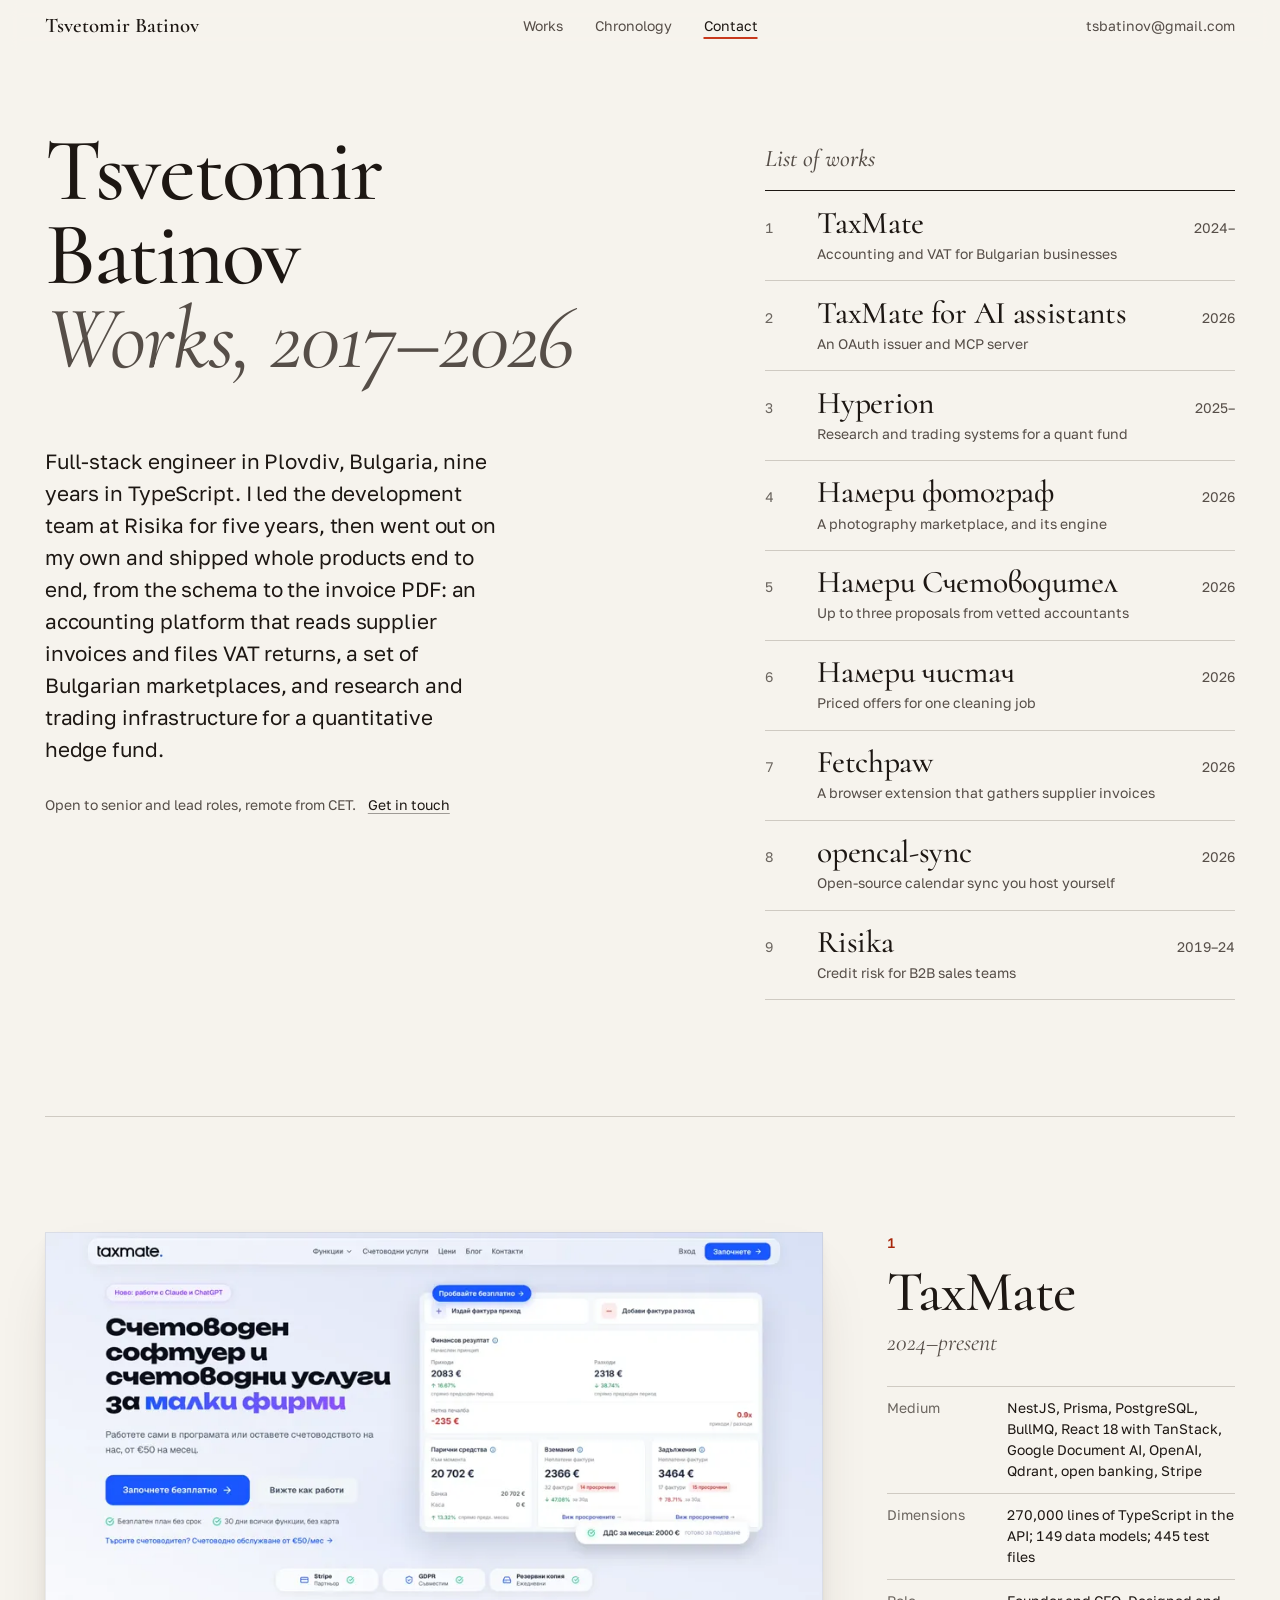
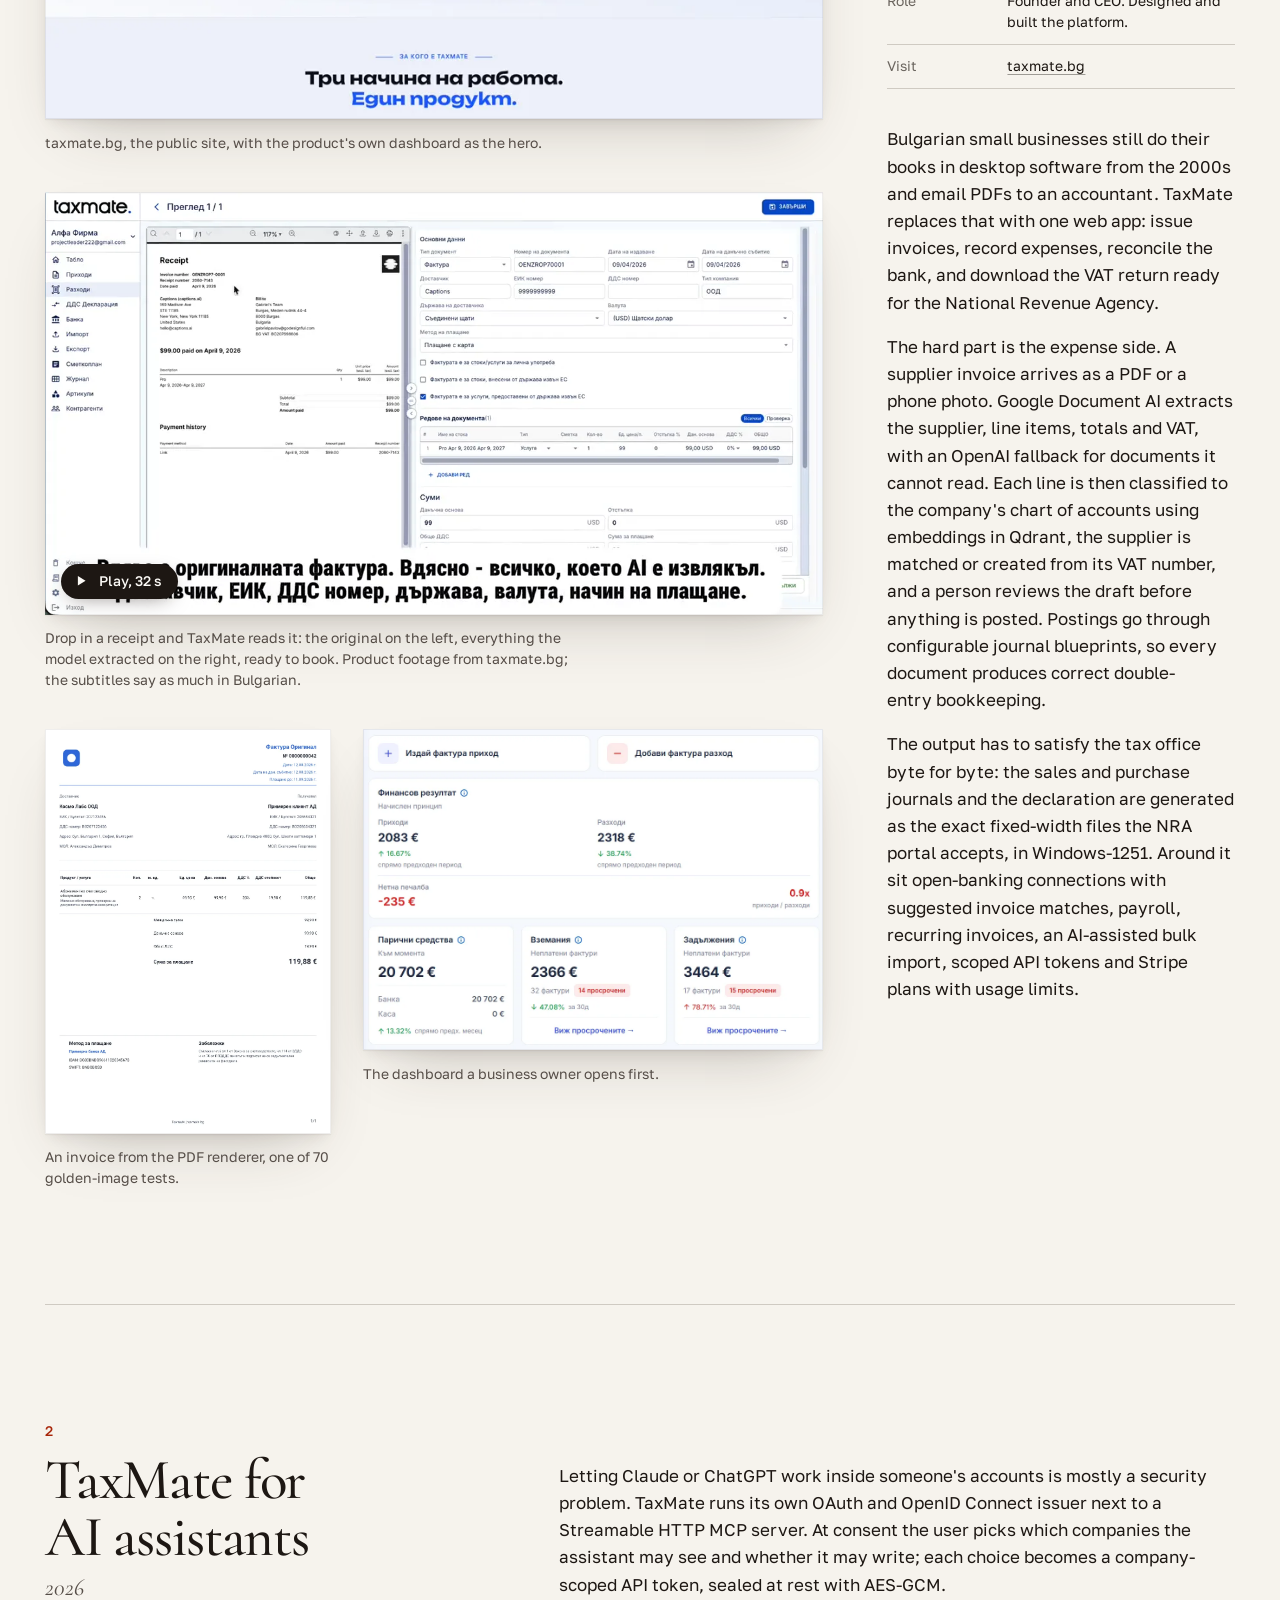
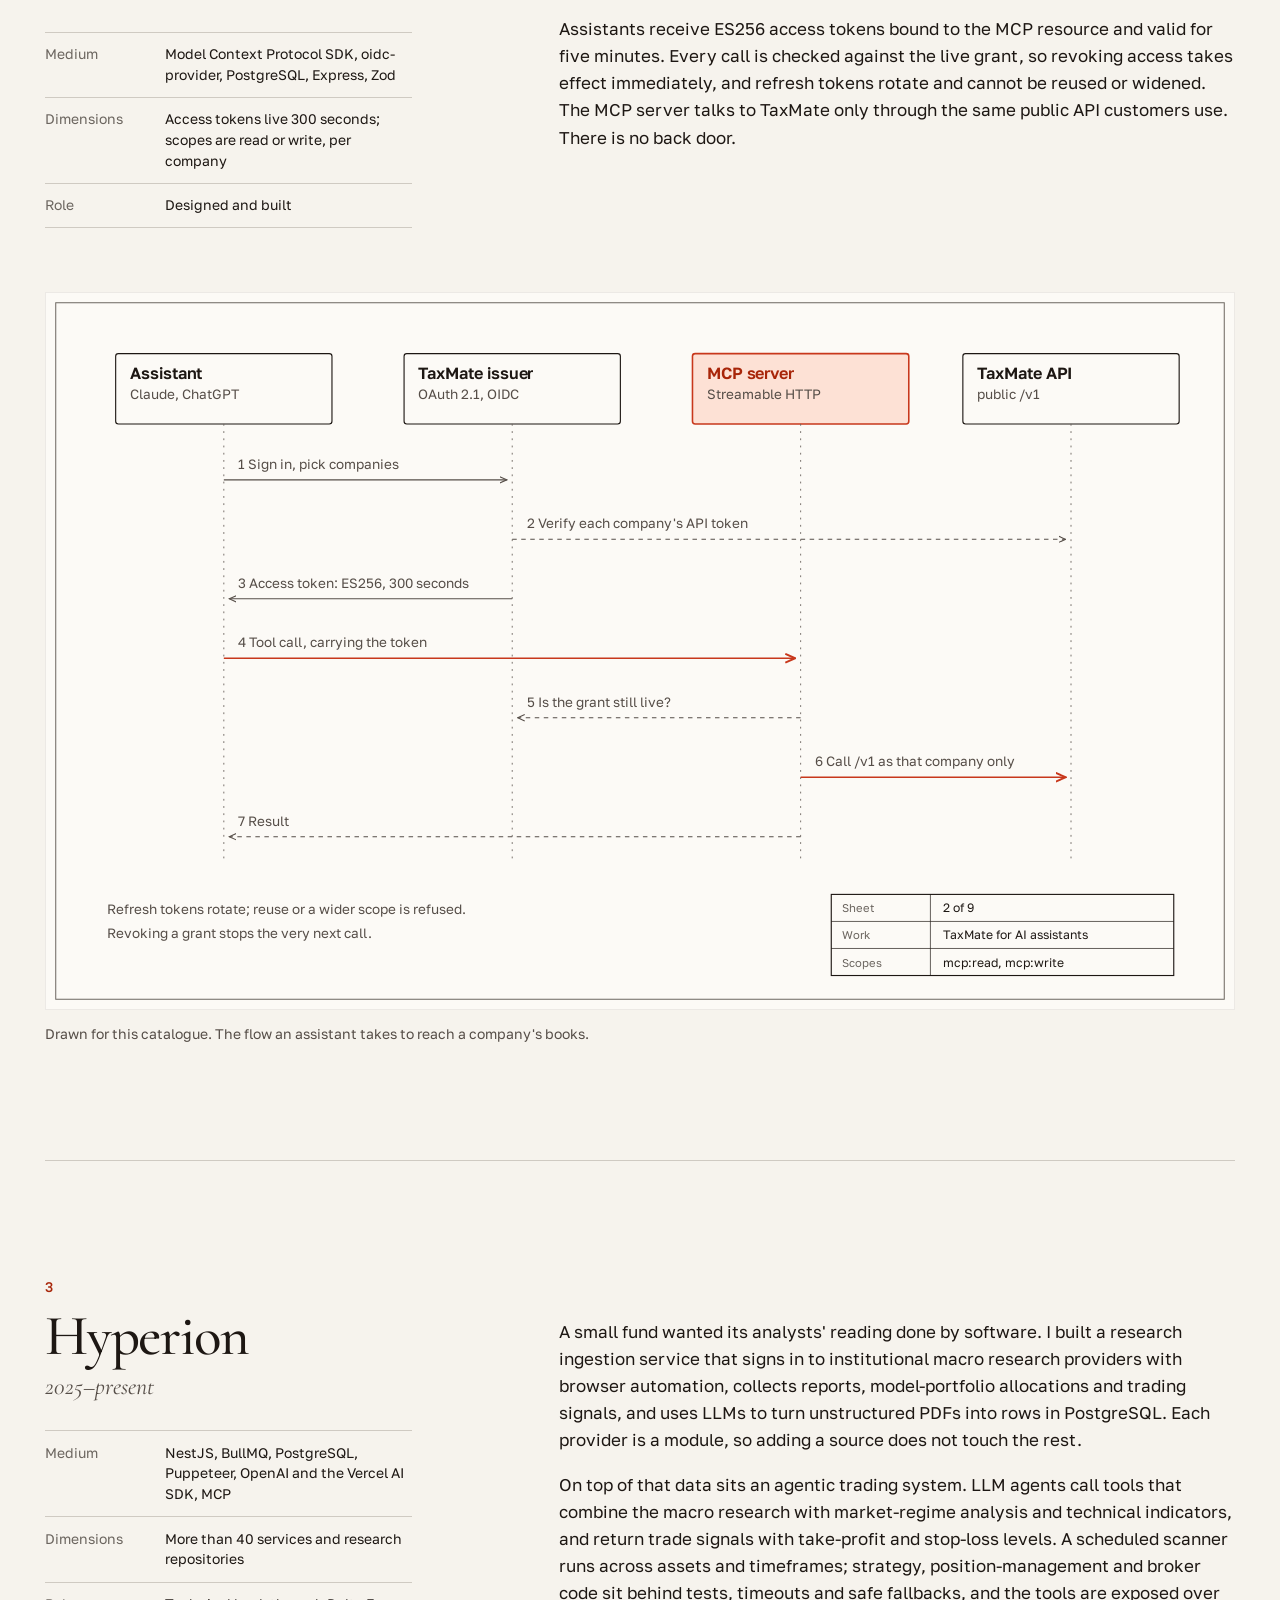
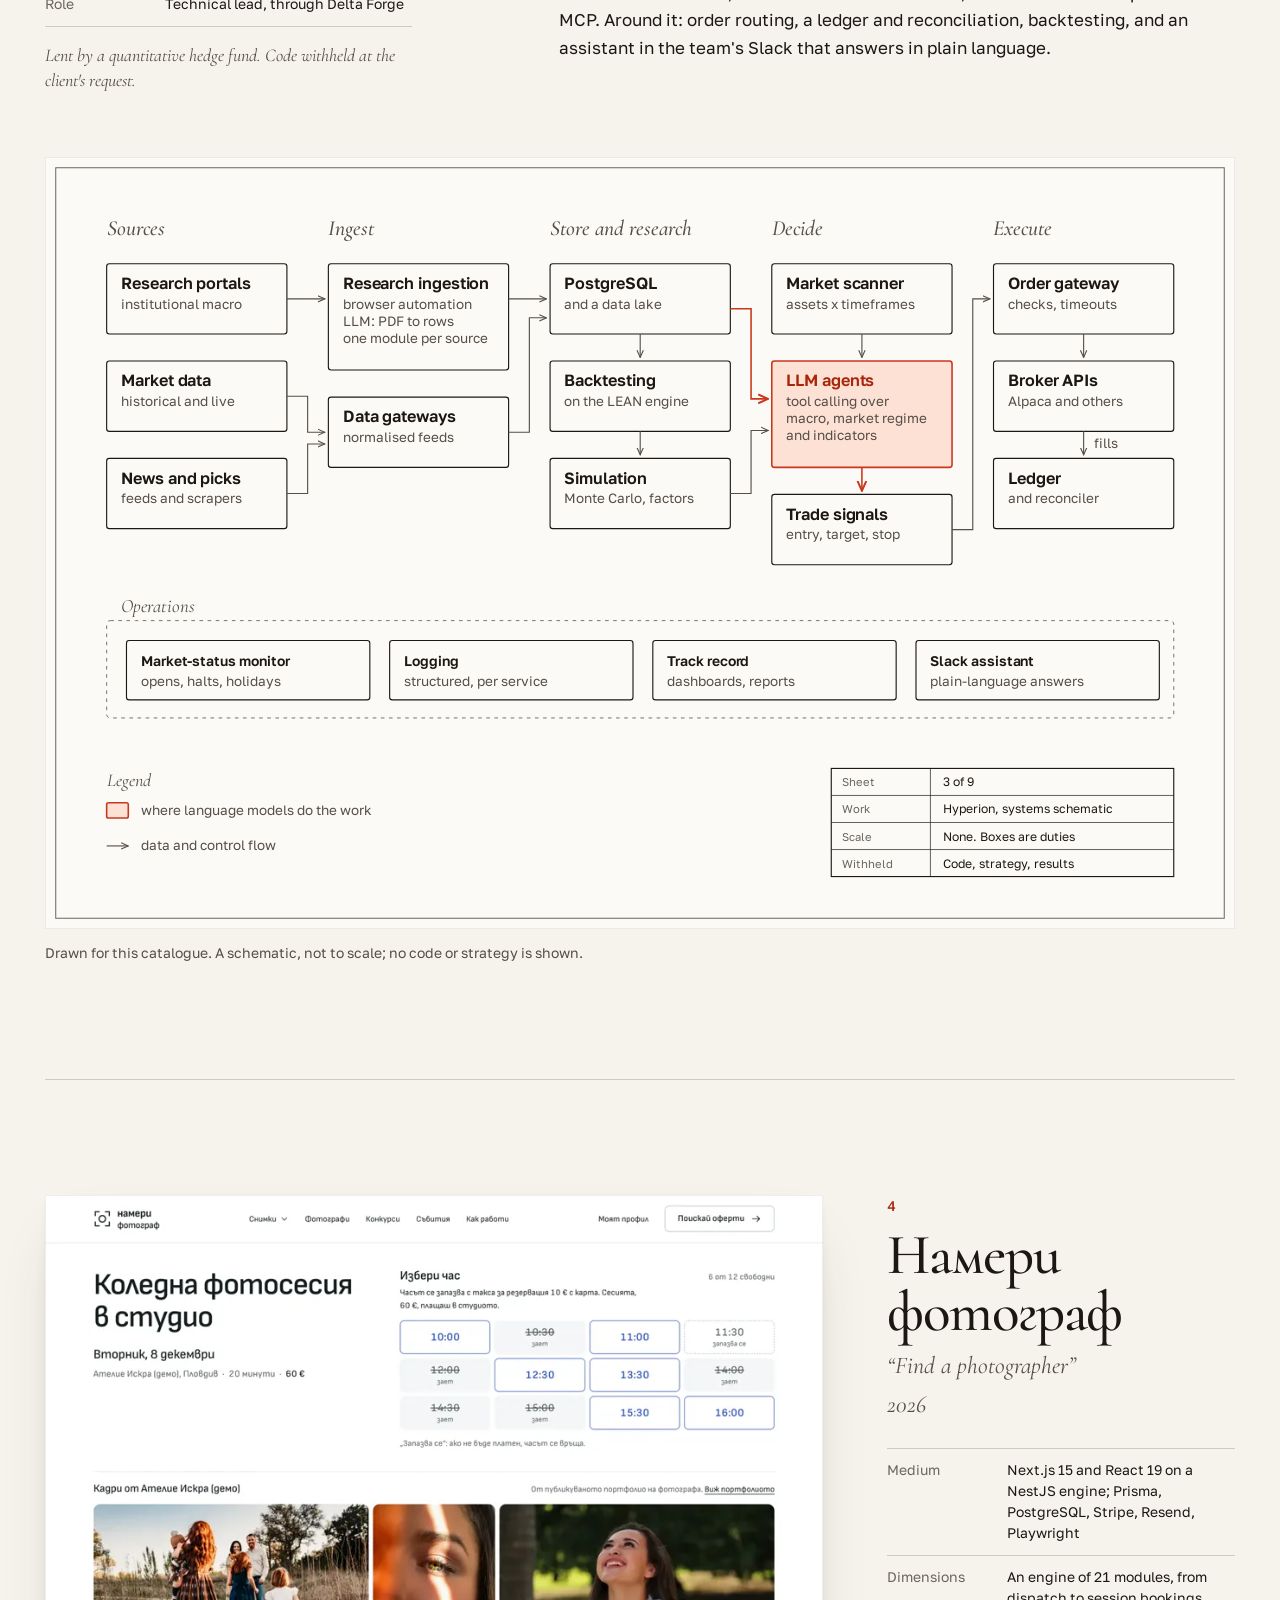
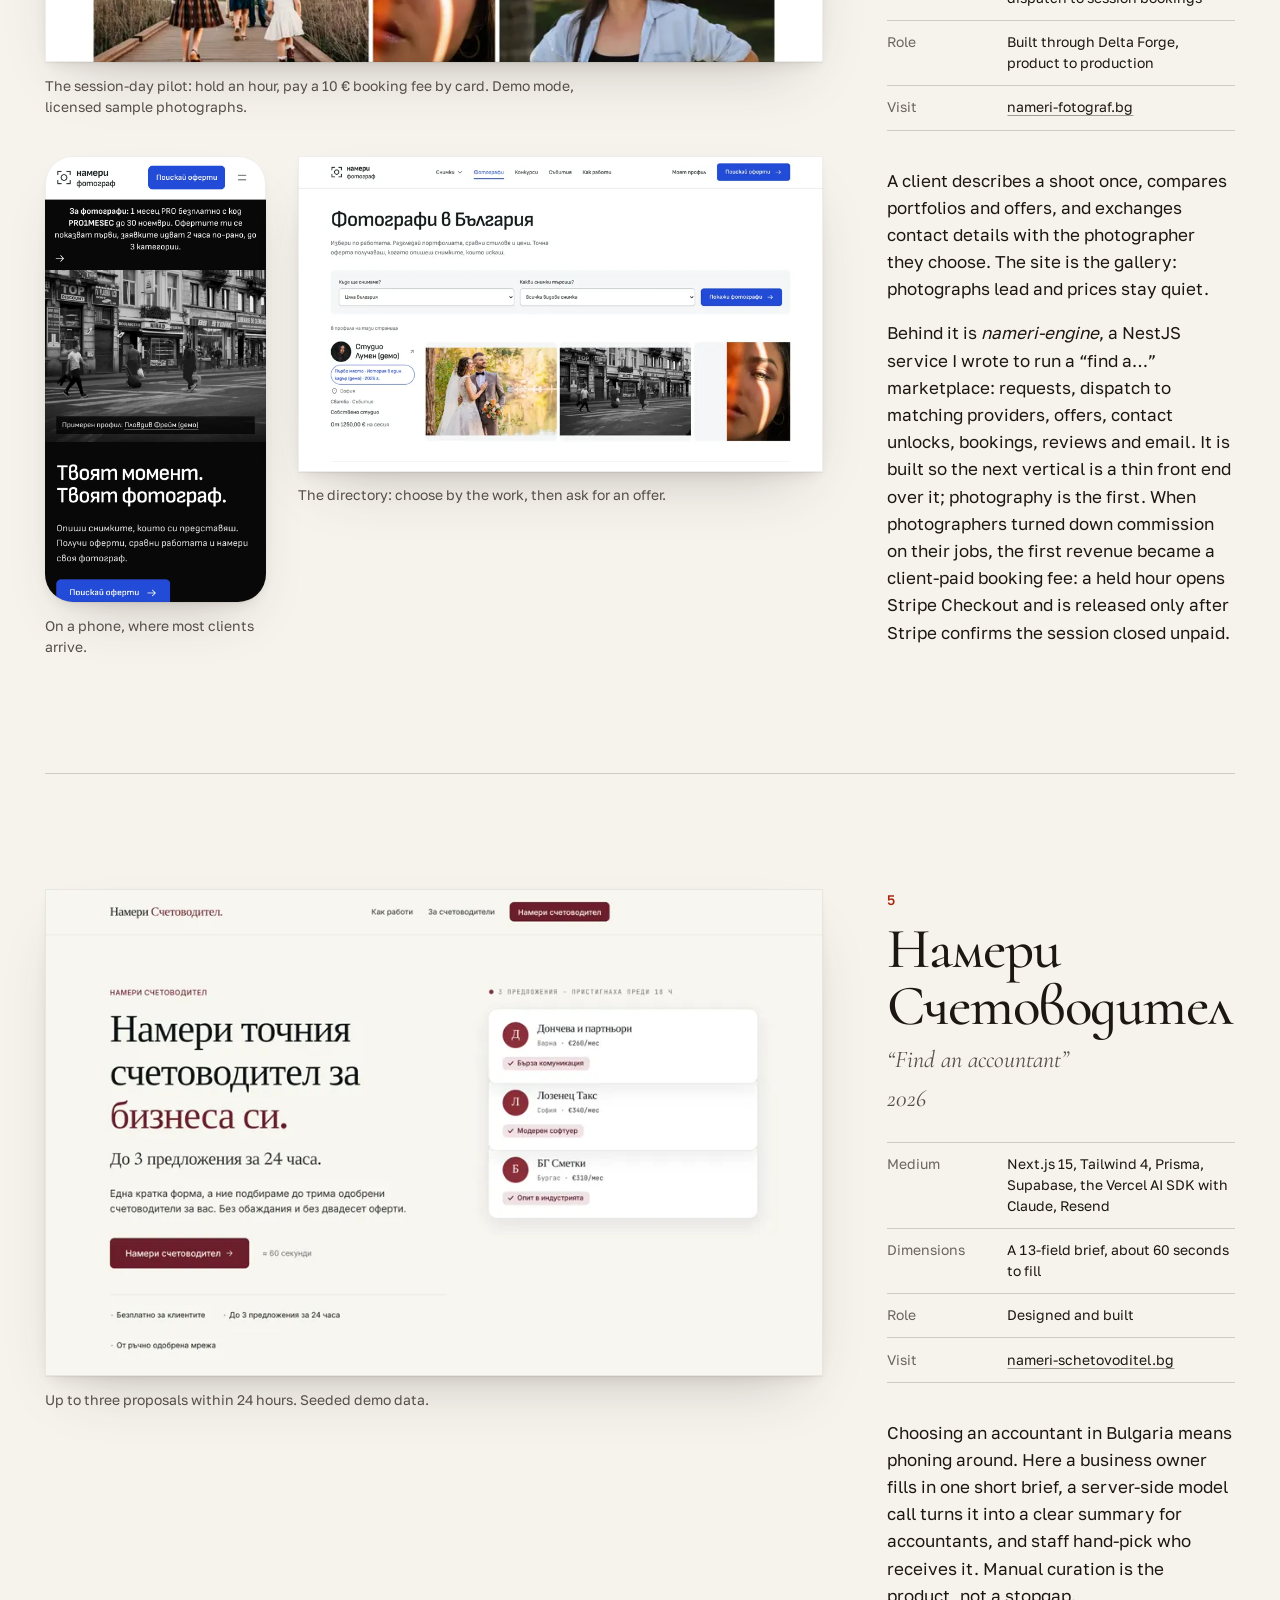
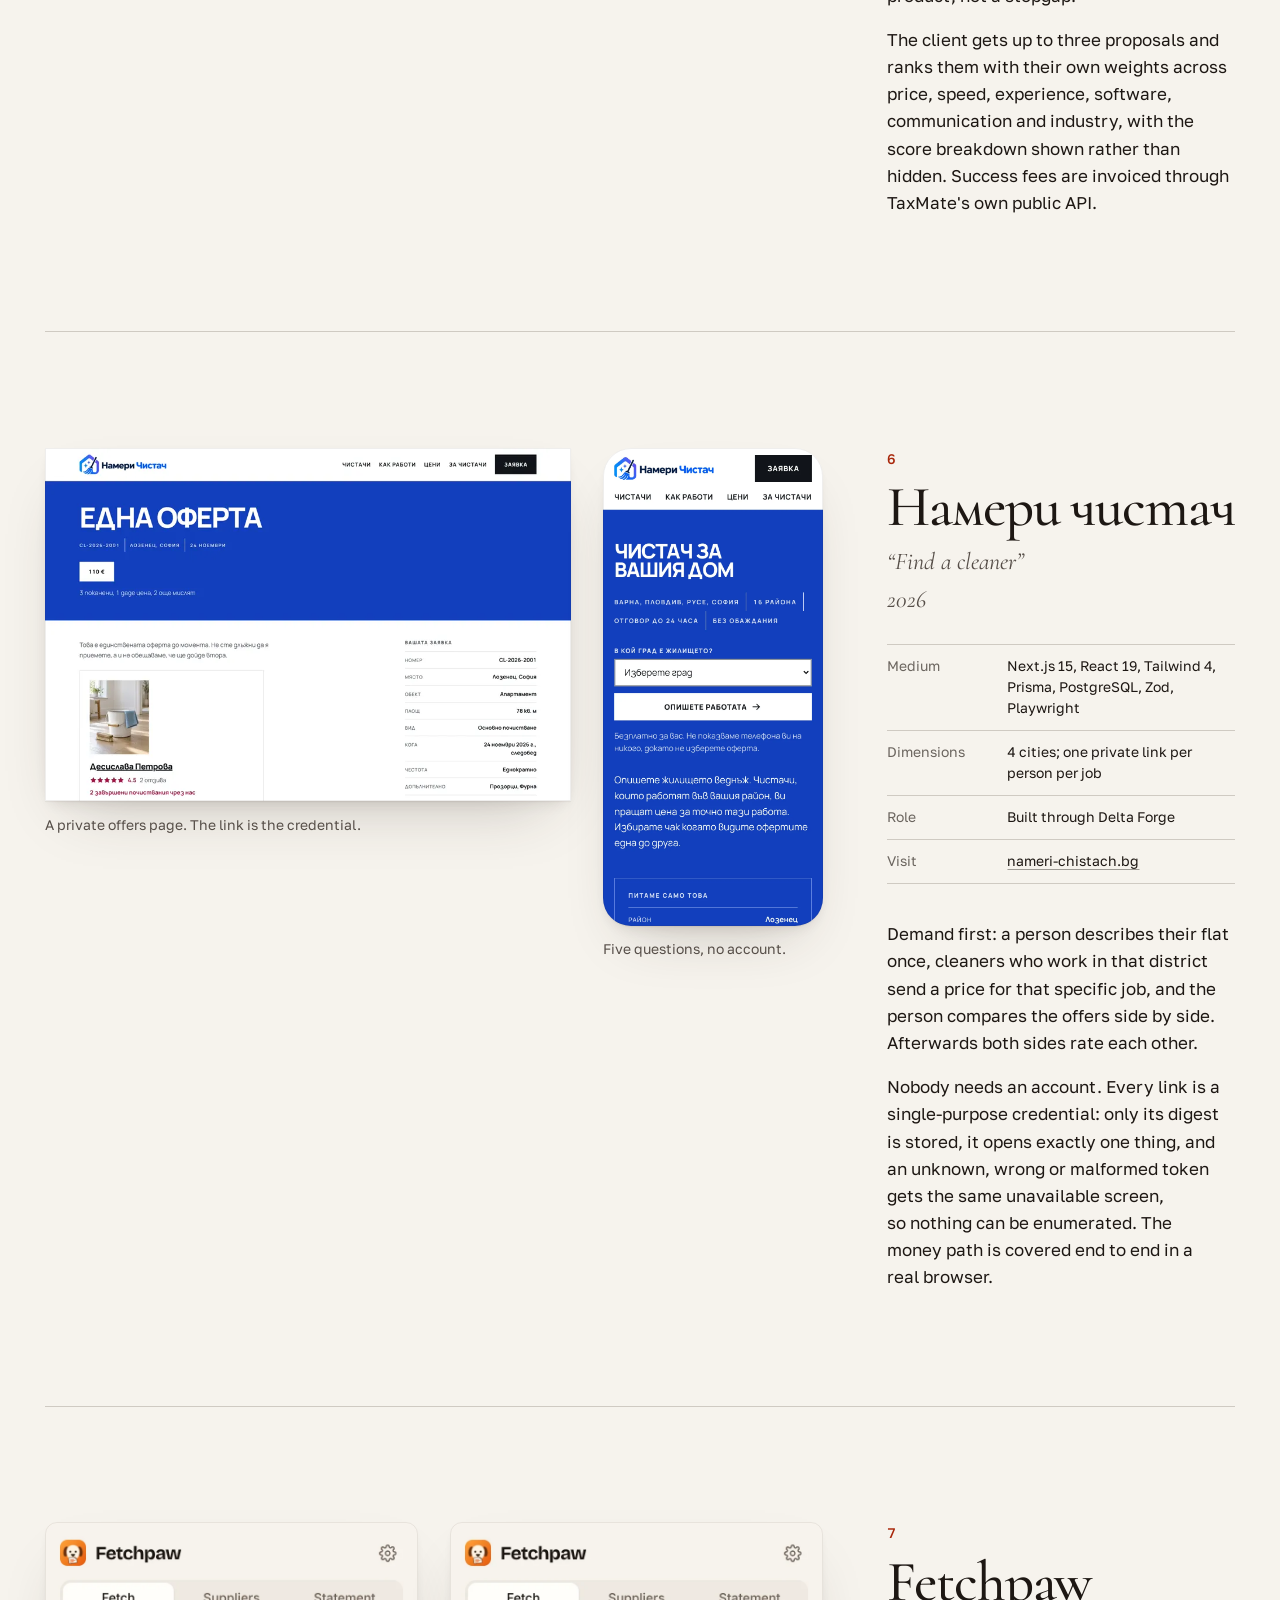
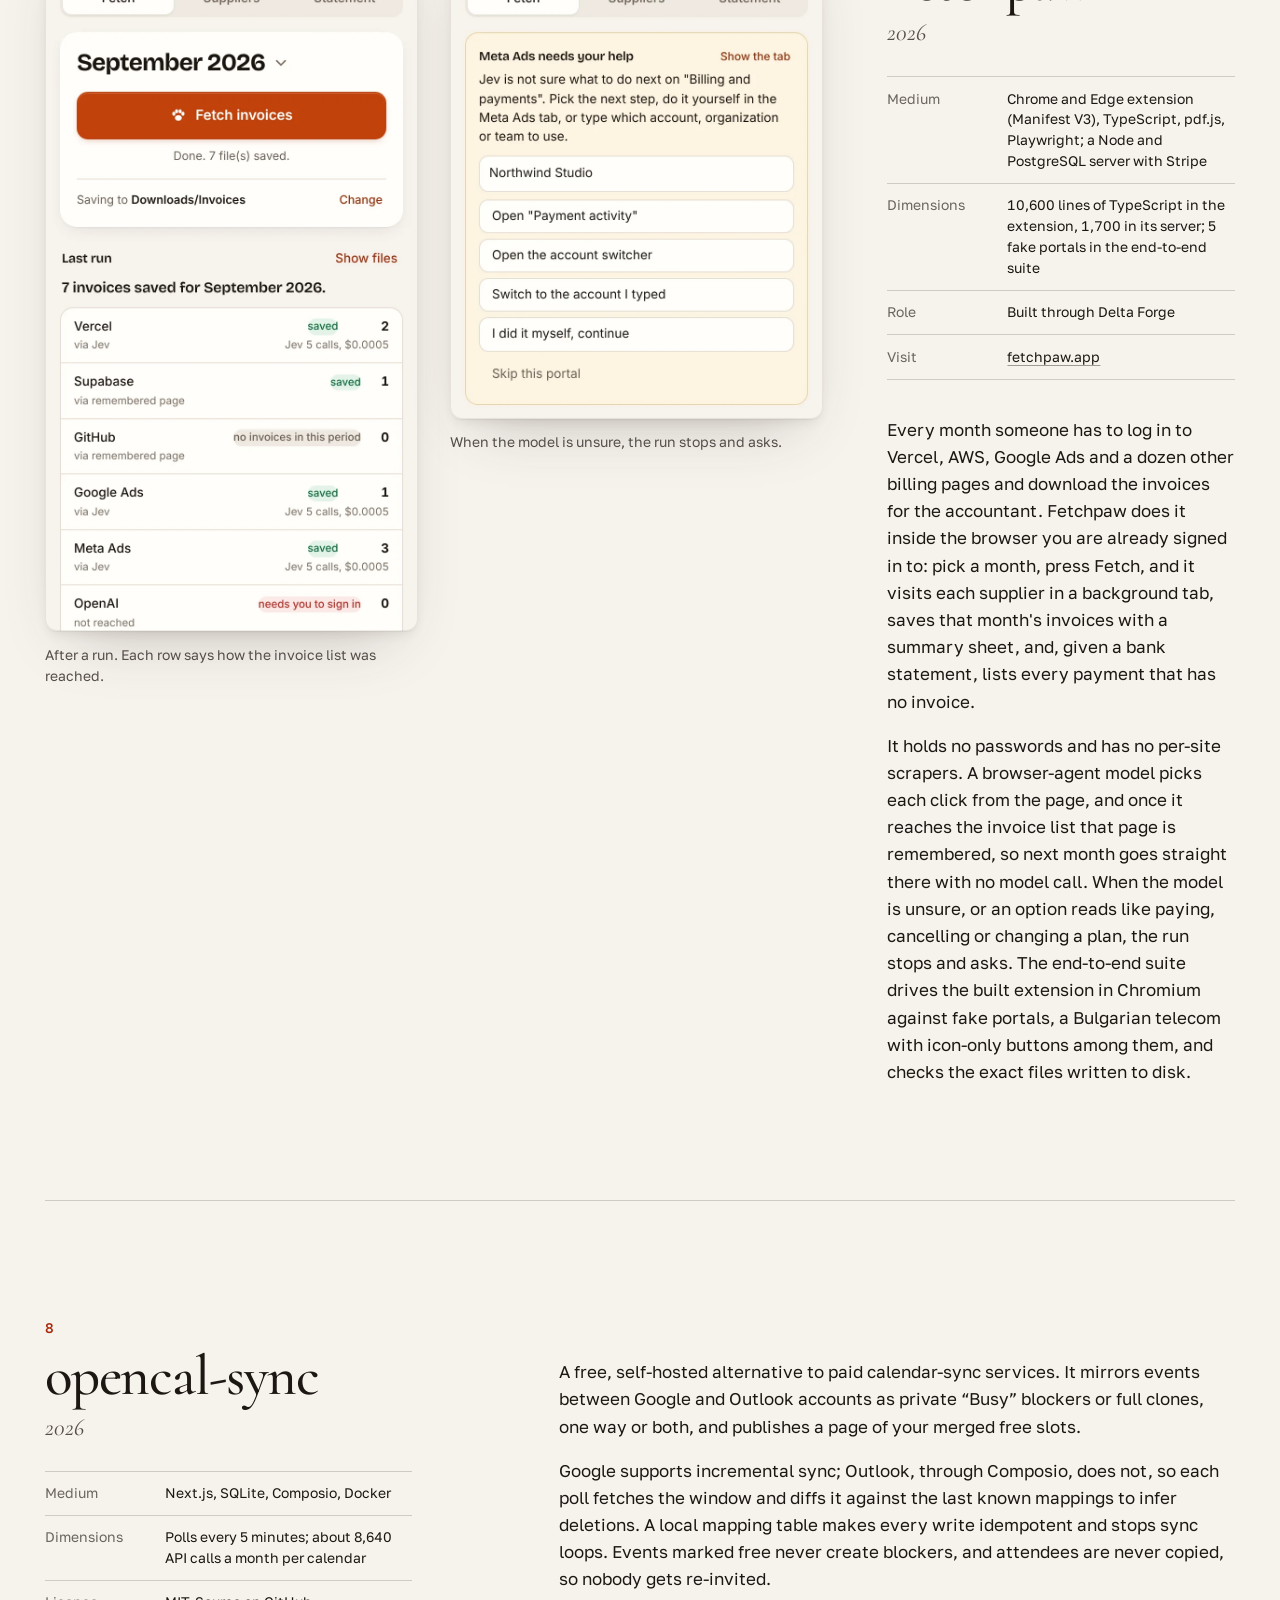
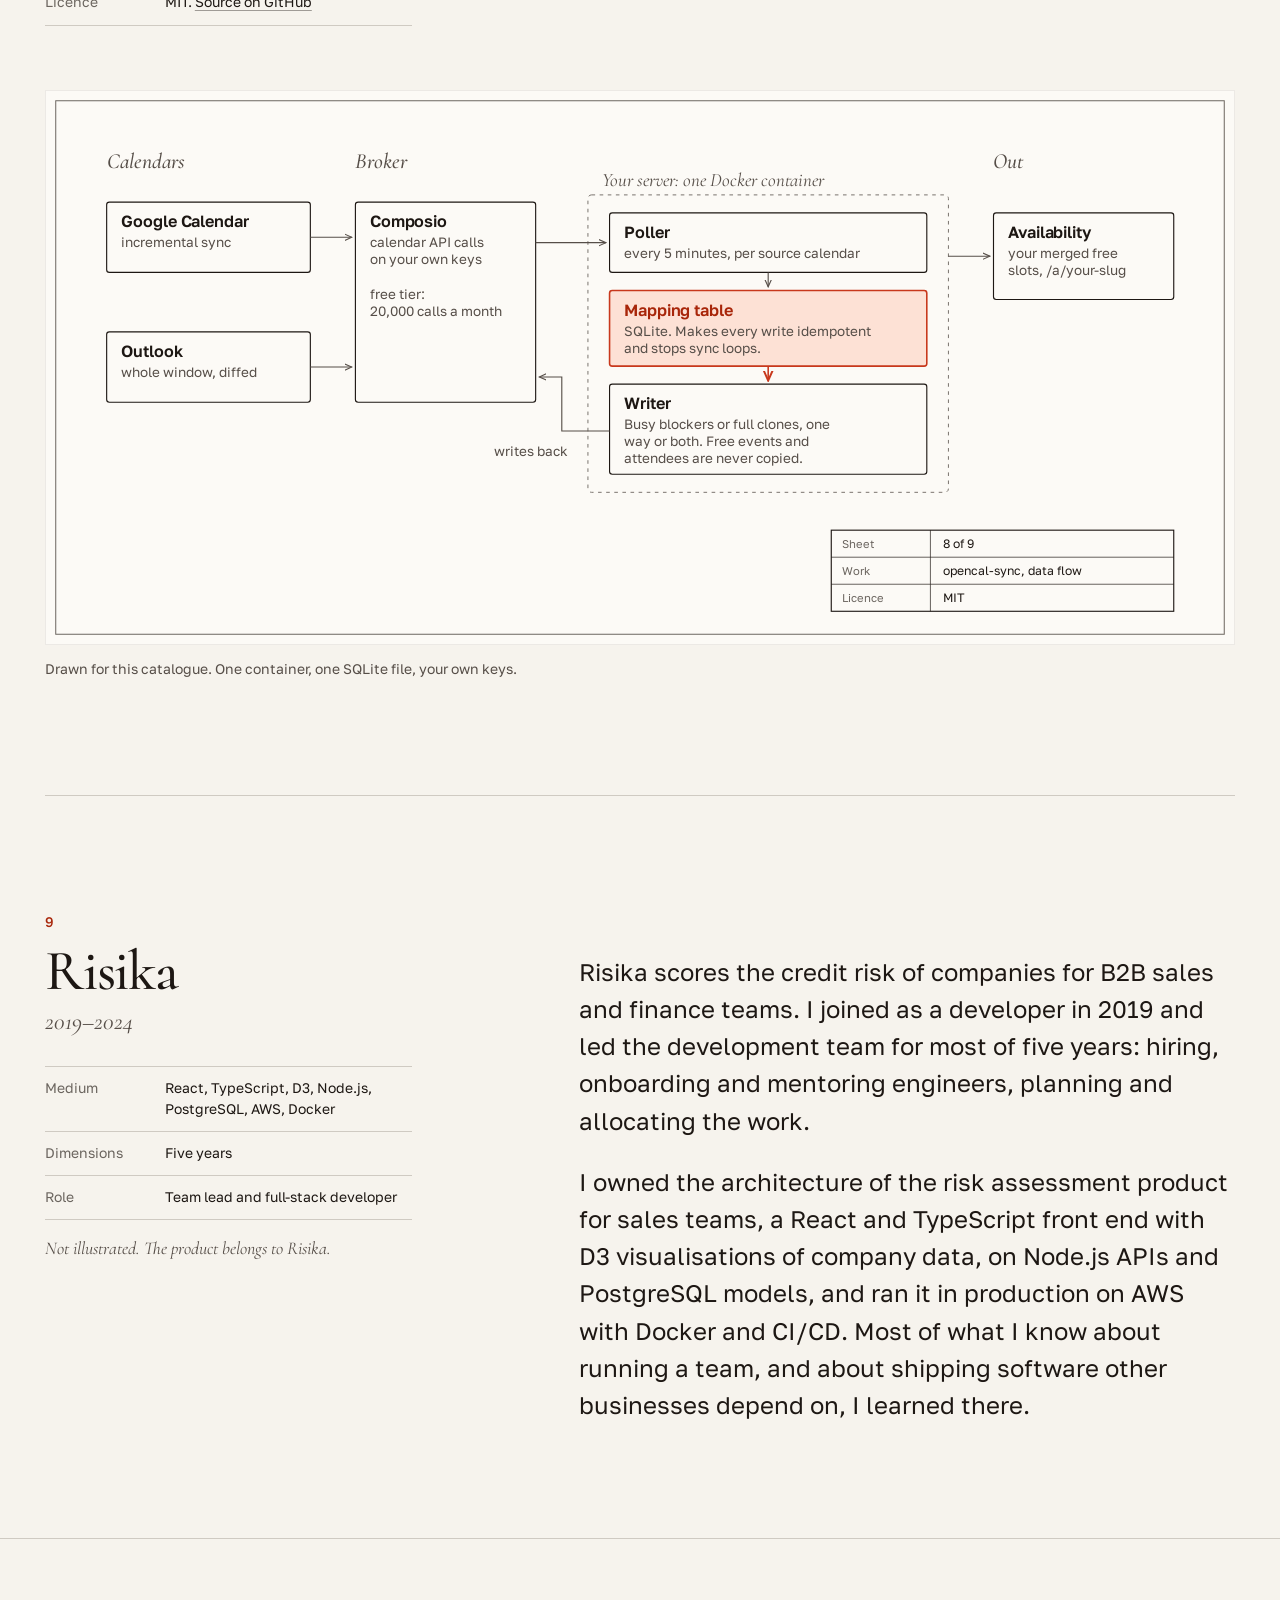
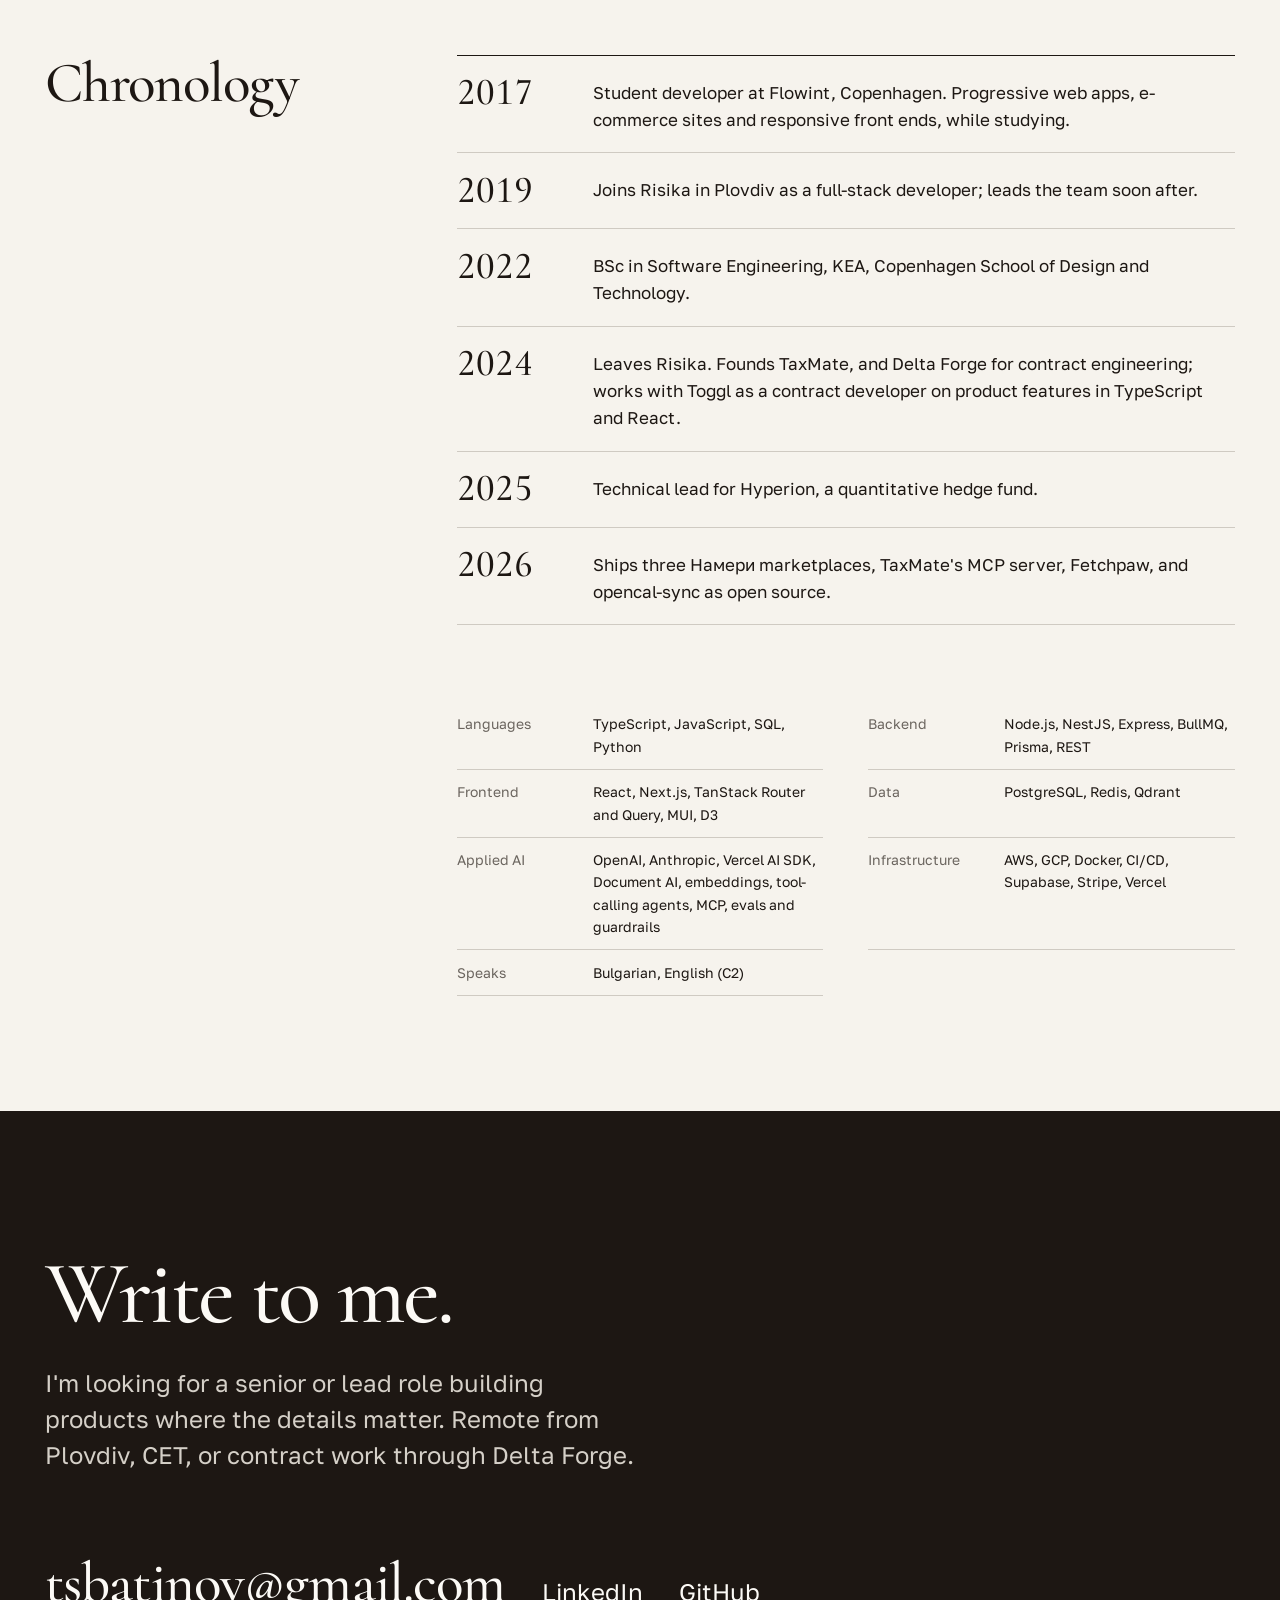
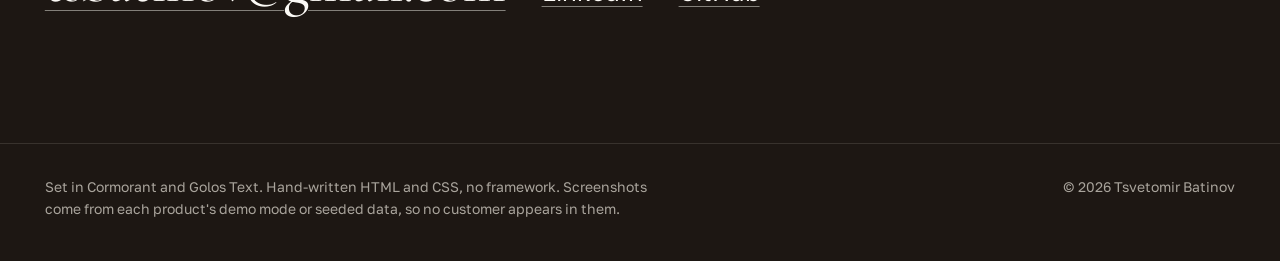
==== commit aadc24f0: "Say open banking without naming the provider Co-Authored-By: Claude Opus 5.5 <noreply@anthropic.com>" ====
--- a/index.html
+++ b/index.html
@@ -114,7 +114,7 @@
     <h2 class="label__title" id="w1">TaxMate</h2>
     <p class="label__date">2024–present</p>
     <dl class="label__meta">
-      <div><dt>Medium</dt><dd>NestJS, Prisma, PostgreSQL, BullMQ, React 18 with TanStack, Google Document AI, OpenAI, Qdrant, IRIS open banking, Stripe</dd></div>
+      <div><dt>Medium</dt><dd>NestJS, Prisma, PostgreSQL, BullMQ, React 18 with TanStack, Google Document AI, OpenAI, Qdrant, open banking, Stripe</dd></div>
       <div><dt>Dimensions</dt><dd><span class="num">270,000</span> lines of TypeScript in the API; <span class="num">149</span> data models; <span class="num">445</span> test files</dd></div>
       <div><dt>Role</dt><dd>Founder and CEO. Designed and built the platform.</dd></div>
       <div><dt>Visit</dt><dd><a href="https://taxmate.bg">taxmate.bg</a></dd></div>
@@ -124,7 +124,7 @@
   <div class="walltext work__text">
     <p>Bulgarian small businesses still do their books in desktop software from the 2000s and email PDFs to an accountant. TaxMate replaces that with one web app: issue invoices, record expenses, reconcile the bank, and download the VAT return ready for the National Revenue Agency.</p>
     <p>The hard part is the expense side. A supplier invoice arrives as a PDF or a phone photo. Google Document AI extracts the supplier, line items, totals and VAT, with an OpenAI fallback for documents it cannot read. Each line is then classified to the company's chart of accounts using embeddings in Qdrant, the supplier is matched or created from its VAT number, and a person reviews the draft before anything is posted. Postings go through configurable journal blueprints, so every document produces correct double-entry bookkeeping.</p>
-    <p>The output has to satisfy the tax office byte for byte: the sales and purchase journals and the declaration are generated as the exact fixed-width files the NRA portal accepts, in Windows-1251. Around it sit bank connections through IRIS open banking with suggested invoice matches, payroll, recurring invoices, an AI-assisted bulk import, scoped API tokens and Stripe plans with usage limits.</p>
+    <p>The output has to satisfy the tax office byte for byte: the sales and purchase journals and the declaration are generated as the exact fixed-width files the NRA portal accepts, in Windows-1251. Around it sit open-banking connections with suggested invoice matches, payroll, recurring invoices, an AI-assisted bulk import, scoped API tokens and Stripe plans with usage limits.</p>
   </div>
 </article>
 
